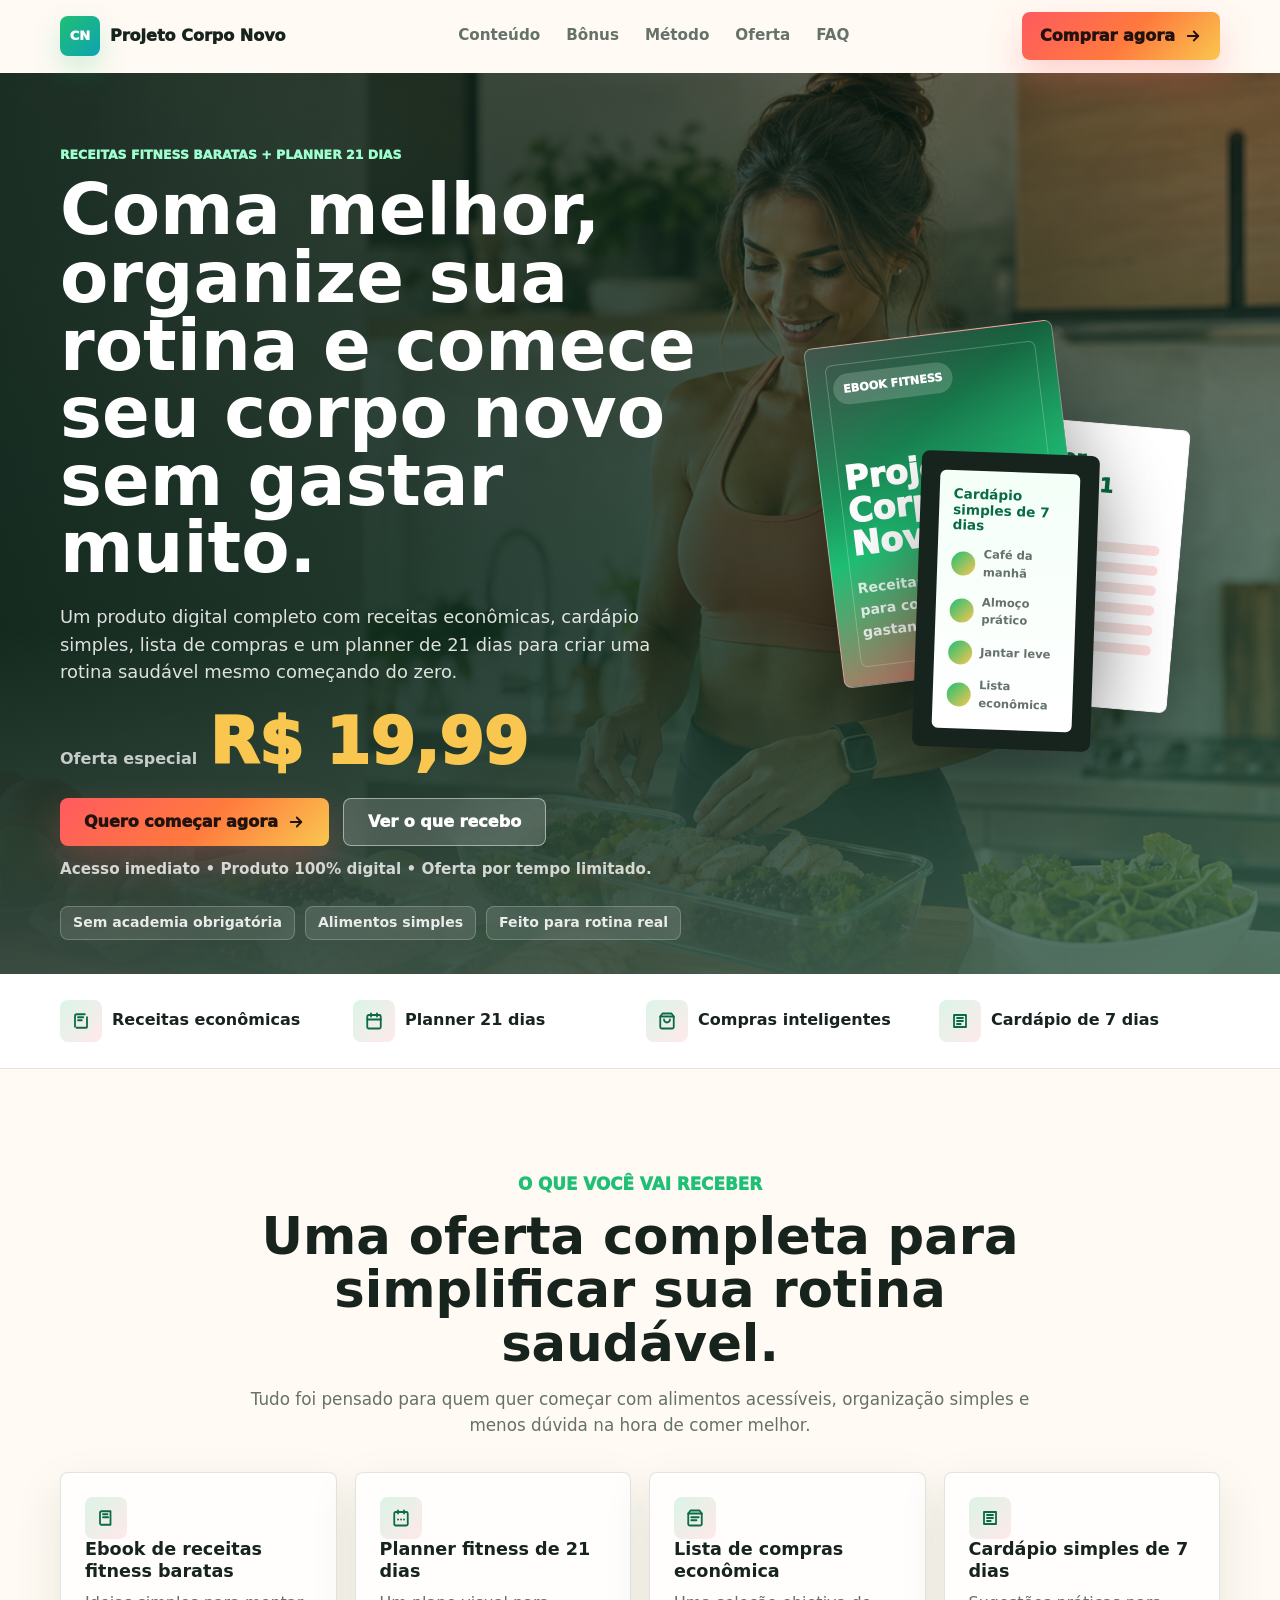
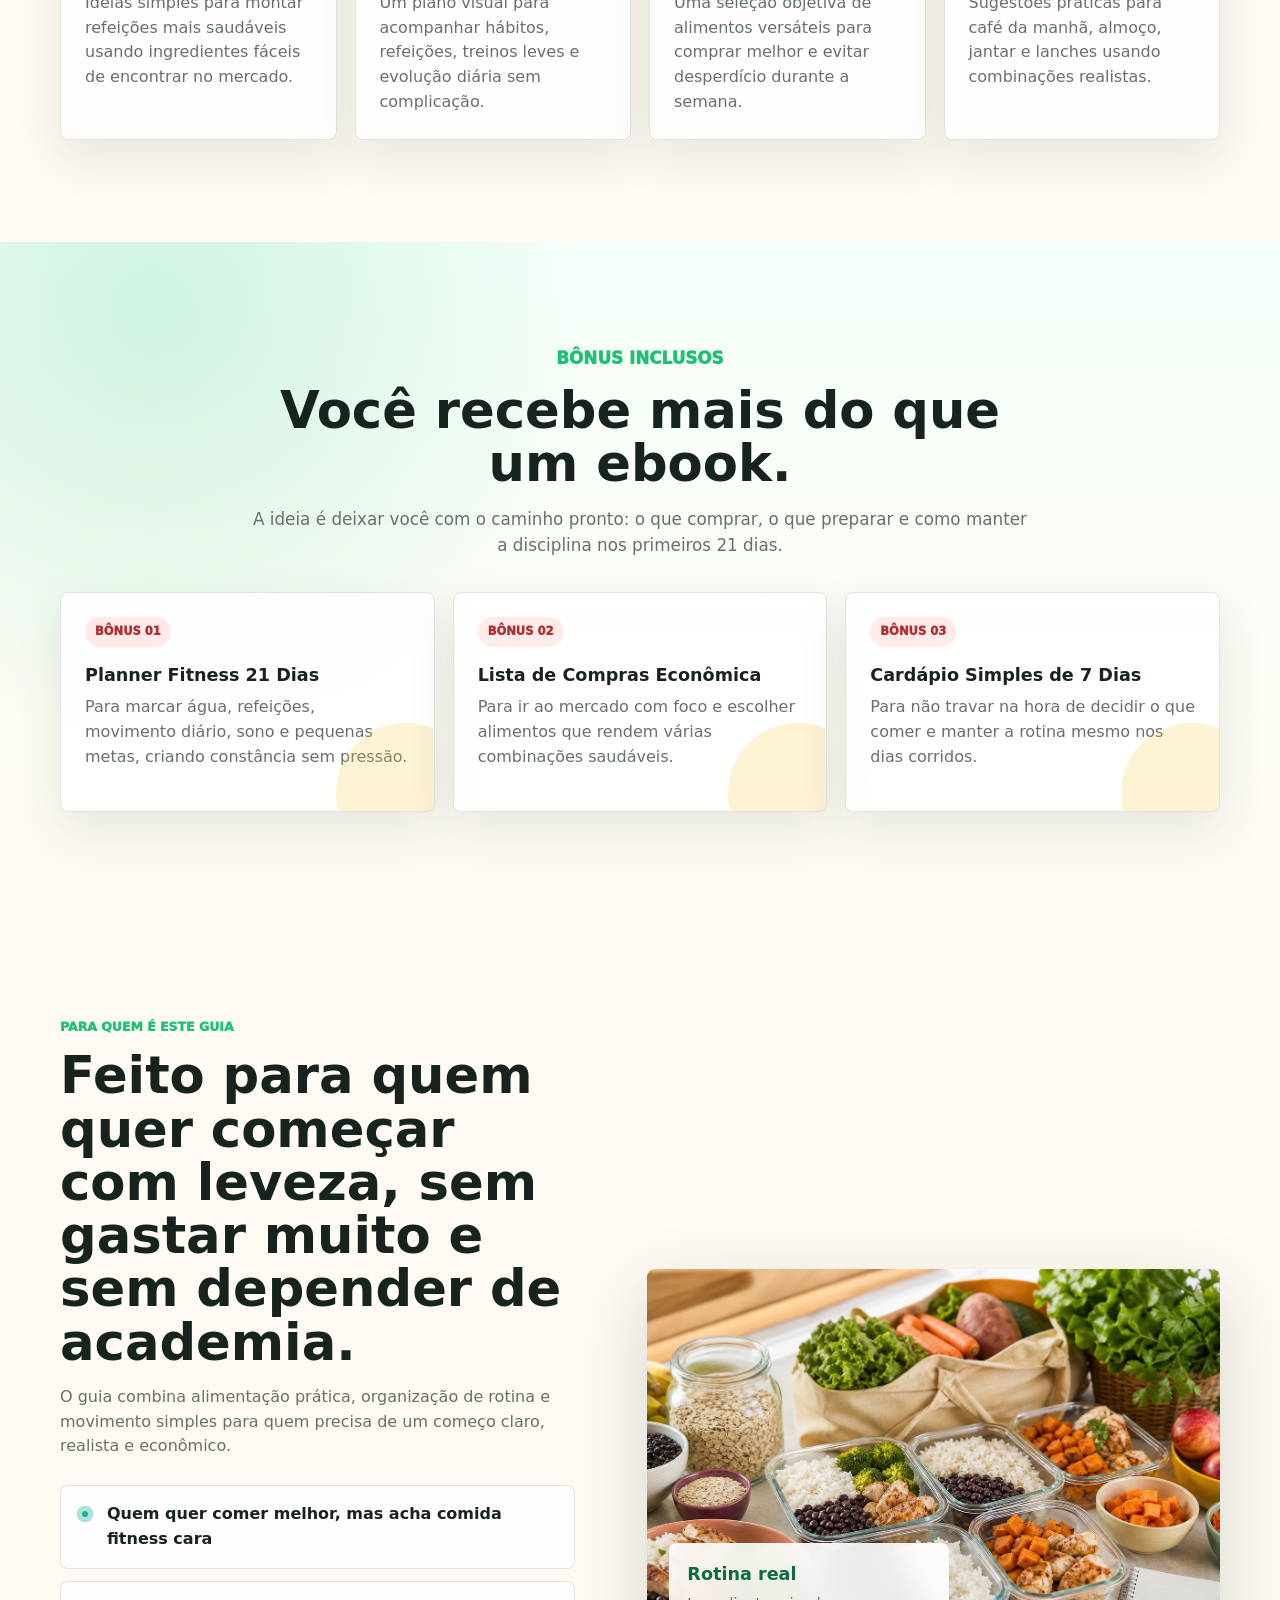
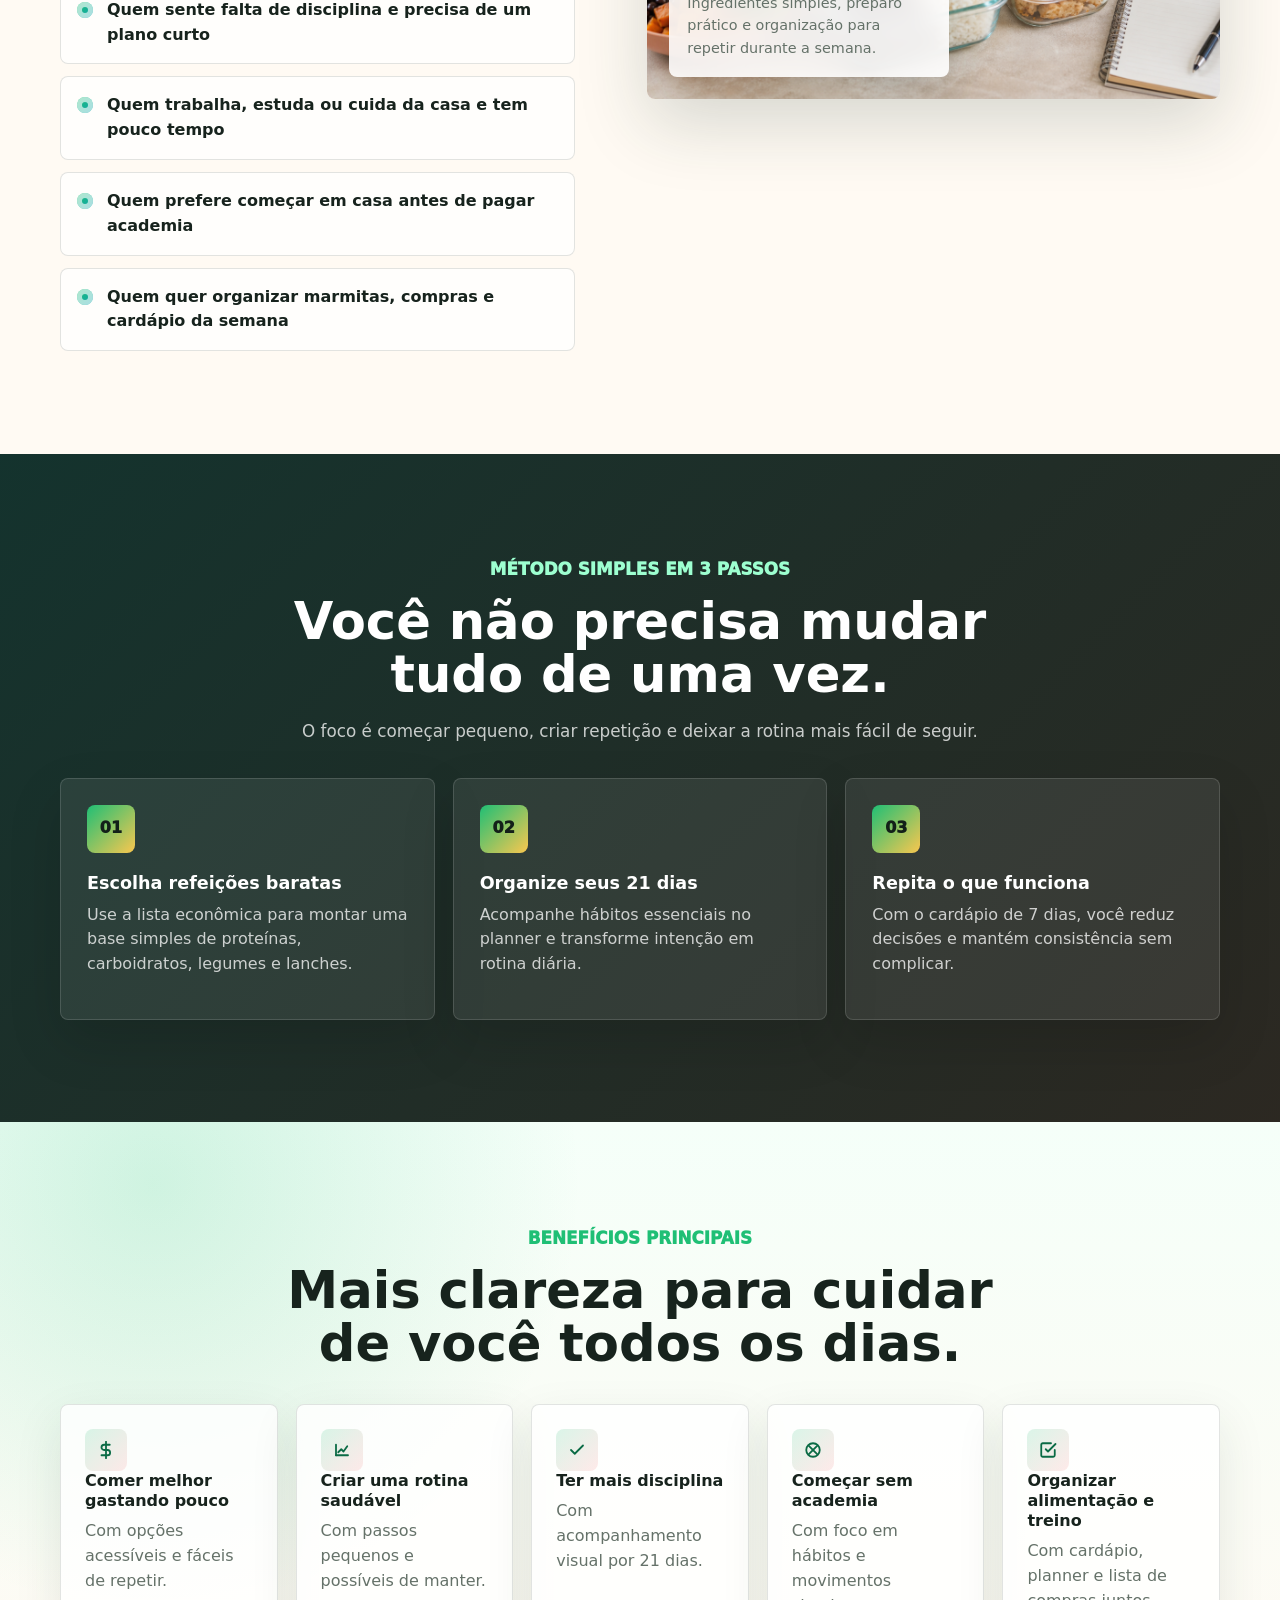
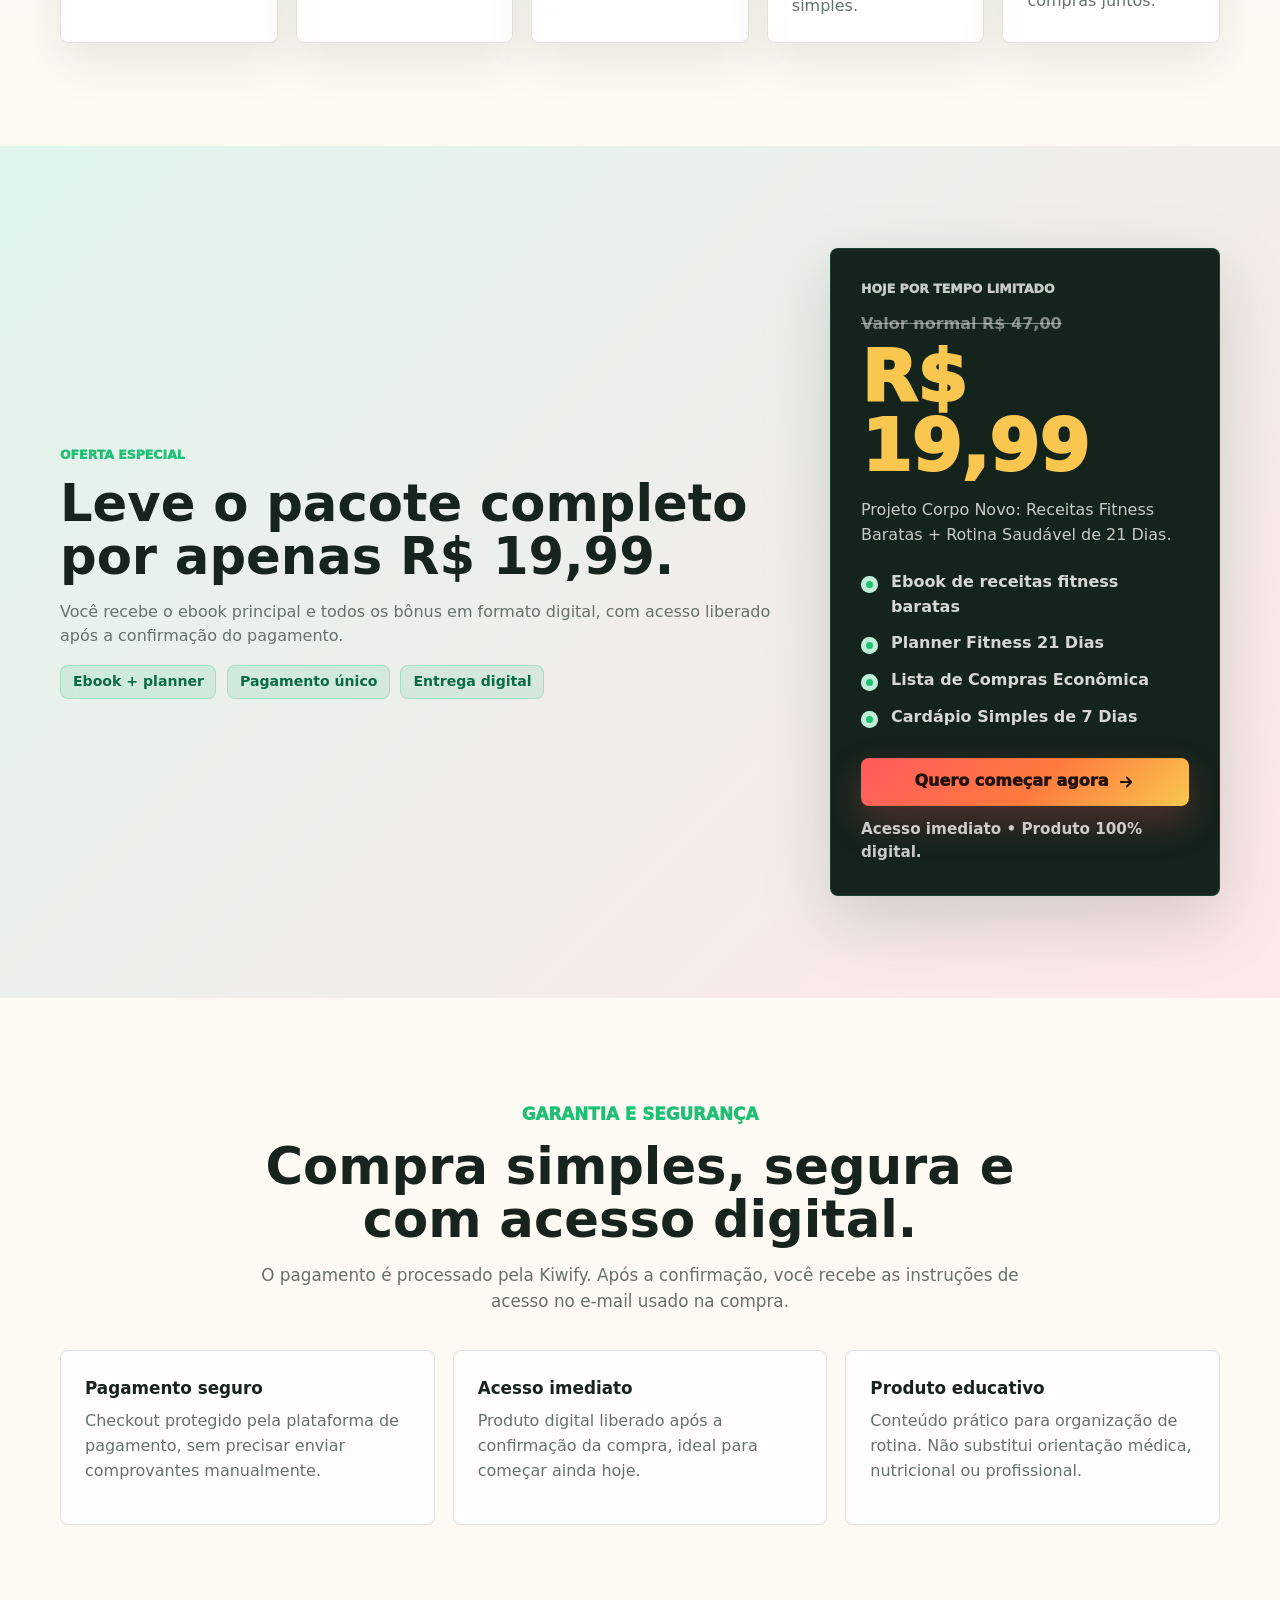
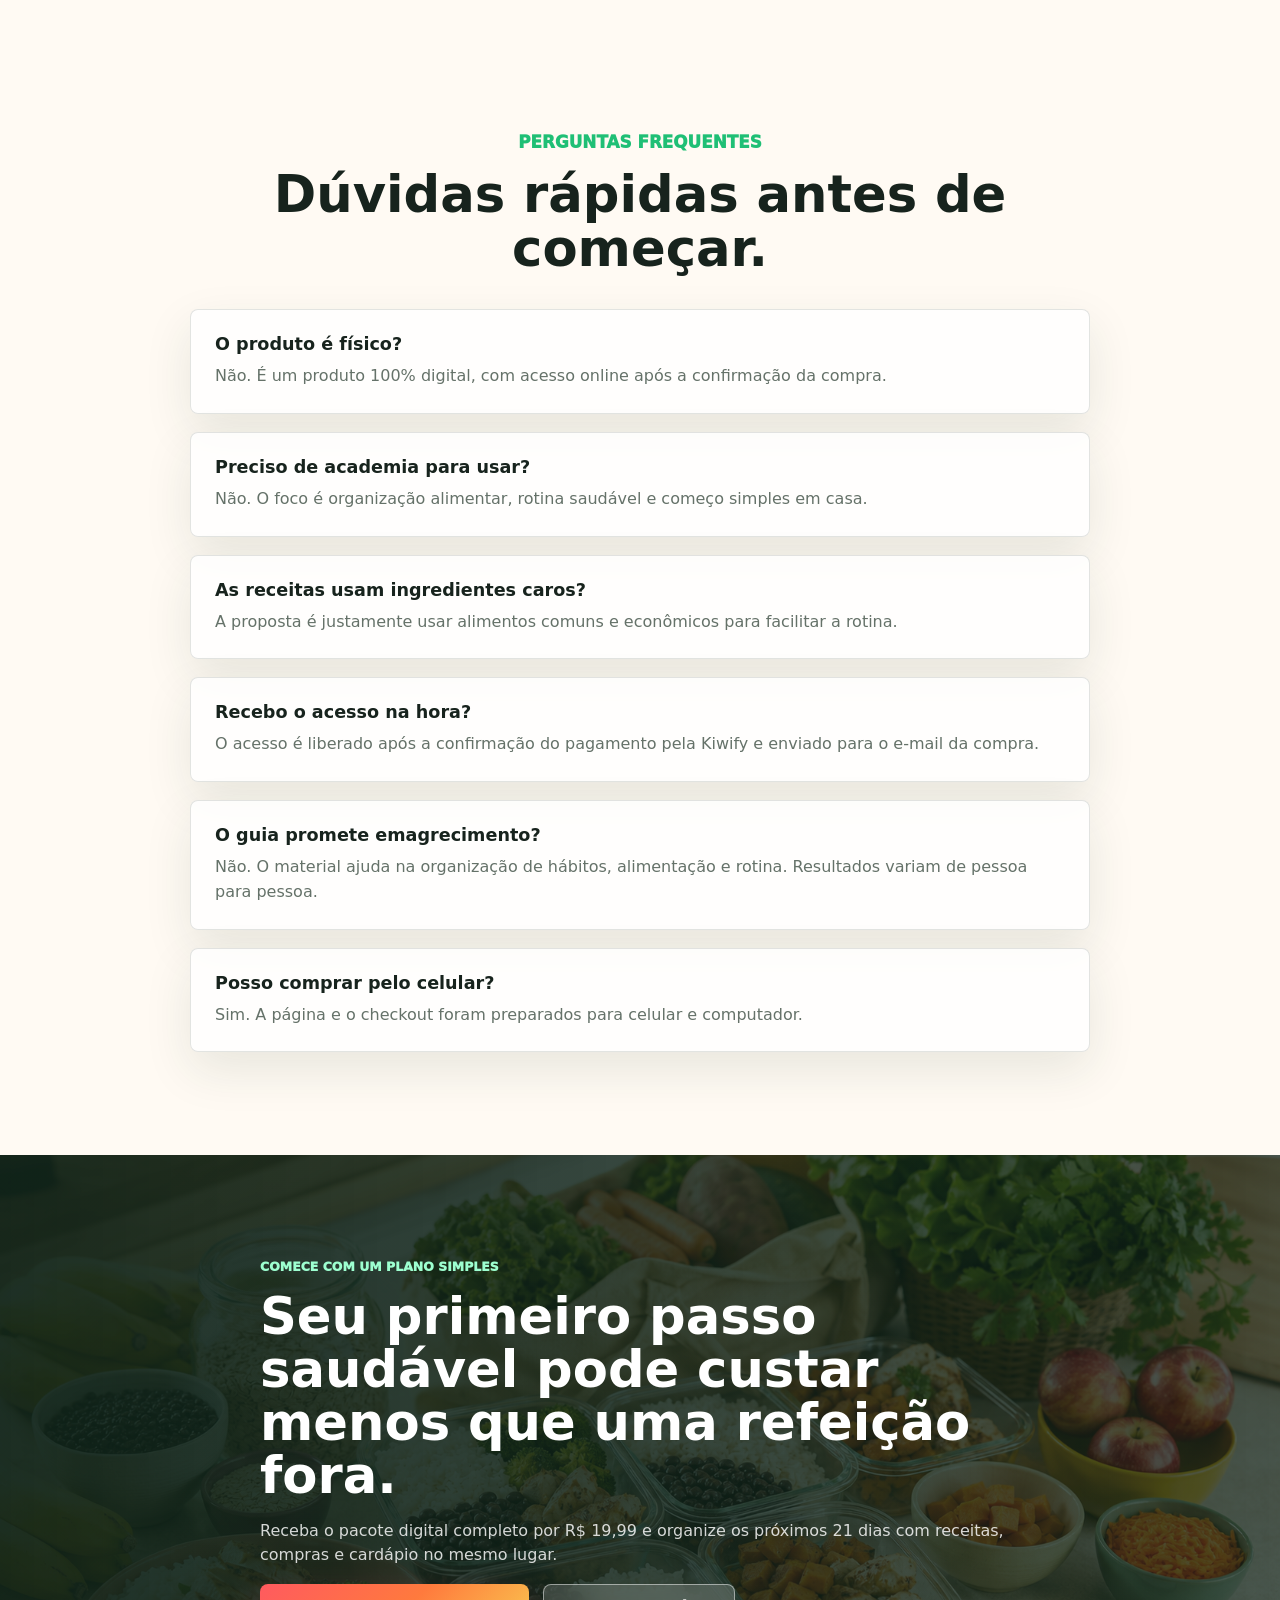
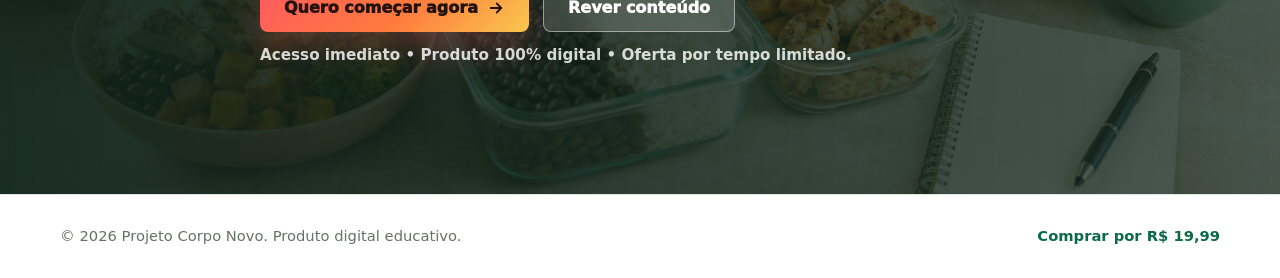
==== index.html @ d10a330c "Add files via upload" ====
<!DOCTYPE html>
<html lang="pt-BR">
<head>
  <meta charset="UTF-8">
  <meta name="viewport" content="width=device-width, initial-scale=1.0">
  <meta name="description" content="Projeto Corpo Novo: ebook de receitas fitness baratas com planner fitness de 21 dias, lista de compras econômica e cardápio simples por R$ 19,99.">
  <meta property="og:title" content="Projeto Corpo Novo | Receitas Fitness Baratas">
  <meta property="og:description" content="Coma melhor, organize sua rotina e comece uma vida mais saudável gastando pouco. Produto 100% digital por R$ 19,99.">
  <meta property="og:type" content="website">
  <meta property="og:image" content="assets/images/projeto-corpo-novo-hero.png">
  <title>Projeto Corpo Novo | Receitas Fitness Baratas + Planner 21 Dias</title>
  <script>document.documentElement.classList.add("js");</script>
  <style>
    :root {
      --cream: #fffaf3;
      --mint: #e8fff3;
      --green: #1fbf75;
      --green-dark: #0a6b45;
      --teal: #0fa3b1;
      --coral: #ff5a5f;
      --yellow: #f9c74f;
      --ink: #17231d;
      --muted: #657269;
      --white: #ffffff;
      --line: rgba(23, 35, 29, 0.12);
      --shadow: 0 24px 70px rgba(25, 55, 42, 0.18);
      --radius: 8px;
    }

    * {
      box-sizing: border-box;
    }

    html {
      scroll-behavior: smooth;
    }

    body {
      margin: 0;
      background: var(--cream);
      color: var(--ink);
      font-family: Inter, ui-sans-serif, system-ui, -apple-system, BlinkMacSystemFont, "Segoe UI", Arial, sans-serif;
      line-height: 1.55;
      overflow-x: hidden;
    }

    a {
      color: inherit;
    }

    img,
    svg {
      display: block;
    }

    .wrap {
      width: min(1160px, calc(100% - 40px));
      margin: 0 auto;
    }

    .site-header {
      position: sticky;
      top: 0;
      z-index: 50;
      border-bottom: 1px solid rgba(255, 255, 255, 0.26);
      background: rgba(255, 250, 243, 0.84);
      backdrop-filter: blur(18px);
    }

    .nav {
      min-height: 72px;
      display: flex;
      align-items: center;
      justify-content: space-between;
      gap: 20px;
    }

    .brand {
      display: inline-flex;
      align-items: center;
      gap: 10px;
      color: var(--ink);
      font-weight: 950;
      text-decoration: none;
      white-space: nowrap;
    }

    .brand-mark {
      width: 40px;
      height: 40px;
      display: inline-grid;
      place-items: center;
      border-radius: var(--radius);
      background: linear-gradient(135deg, var(--green), var(--teal));
      color: var(--white);
      font-size: 0.82rem;
      font-weight: 950;
      box-shadow: 0 12px 28px rgba(31, 191, 117, 0.22);
    }

    .nav-links {
      display: flex;
      align-items: center;
      gap: 26px;
      color: var(--muted);
      font-size: 0.95rem;
      font-weight: 800;
    }

    .nav-links a {
      text-decoration: none;
    }

    .nav-links a:hover {
      color: var(--green-dark);
    }

    .nav-cta,
    .btn-primary,
    .btn-secondary {
      min-height: 48px;
      display: inline-flex;
      align-items: center;
      justify-content: center;
      gap: 9px;
      border-radius: var(--radius);
      font-weight: 950;
      text-decoration: none;
      transition: transform 180ms ease, box-shadow 180ms ease, background 180ms ease;
    }

    .nav-cta,
    .btn-primary {
      background: linear-gradient(135deg, var(--coral), #ff7a3d 54%, var(--yellow));
      color: #23130e;
      box-shadow: 0 16px 36px rgba(255, 90, 95, 0.26);
    }

    .nav-cta {
      padding: 0 18px;
    }

    .btn-primary,
    .btn-secondary {
      padding: 0 24px;
    }

    .btn-secondary {
      border: 1px solid rgba(255, 255, 255, 0.48);
      background: rgba(255, 255, 255, 0.16);
      color: var(--white);
      backdrop-filter: blur(14px);
    }

    .nav-cta:hover,
    .btn-primary:hover,
    .btn-secondary:hover {
      transform: translateY(-2px);
      box-shadow: 0 20px 42px rgba(255, 90, 95, 0.3);
    }

    .icon-svg {
      width: 18px;
      height: 18px;
      flex: 0 0 auto;
      stroke: currentColor;
      stroke-width: 2.4;
      stroke-linecap: round;
      stroke-linejoin: round;
      fill: none;
    }

    .hero {
      position: relative;
      isolation: isolate;
      min-height: auto;
      display: grid;
      align-items: center;
      padding: clamp(48px, 6vw, 72px) 0 34px;
      overflow: hidden;
      background: #14221a;
    }

    .hero-bg {
      position: absolute;
      inset: 0;
      z-index: -3;
      width: 100%;
      height: 100%;
      object-fit: cover;
      object-position: center right;
      transform: scale(1.02);
    }

    .hero::before {
      content: "";
      position: absolute;
      inset: 0;
      z-index: -2;
      background:
        linear-gradient(90deg, rgba(9, 30, 20, 0.9) 0%, rgba(9, 30, 20, 0.72) 44%, rgba(9, 30, 20, 0.28) 100%),
        linear-gradient(180deg, rgba(12, 84, 55, 0.08), rgba(12, 84, 55, 0.7));
    }

    .hero::after {
      content: "";
      position: absolute;
      left: 0;
      right: 0;
      bottom: 0;
      z-index: -1;
      height: 38%;
      background: linear-gradient(180deg, transparent, rgba(255, 250, 243, 0.18));
      pointer-events: none;
    }

    .hero-content {
      display: grid;
      grid-template-columns: minmax(0, 0.98fr) minmax(300px, 0.68fr);
      gap: clamp(28px, 5vw, 64px);
      align-items: center;
    }

    .hero-copy {
      max-width: 720px;
      color: var(--white);
    }

    .eyebrow {
      margin: 0 0 13px;
      color: var(--green);
      font-size: 0.78rem;
      font-weight: 950;
      letter-spacing: 0;
      text-transform: uppercase;
    }

    .hero .eyebrow {
      color: #9dffd0;
    }

    h1,
    h2,
    h3,
    p {
      margin-top: 0;
    }

    h1 {
      max-width: 780px;
      margin-bottom: 20px;
      font-size: clamp(2.55rem, 5.5vw, 4.7rem);
      line-height: 0.96;
      letter-spacing: 0;
      overflow-wrap: break-word;
    }

    h2 {
      margin-bottom: 16px;
      font-size: clamp(2rem, 4vw, 3.35rem);
      line-height: 1.04;
      letter-spacing: 0;
      overflow-wrap: break-word;
    }

    h3 {
      margin-bottom: 8px;
      font-size: 1.1rem;
      line-height: 1.25;
    }

    p {
      color: var(--muted);
      overflow-wrap: break-word;
    }

    .hero-subtitle {
      max-width: 640px;
      margin-bottom: 24px;
      color: rgba(255, 255, 255, 0.86);
      font-size: 1.12rem;
    }

    .hero-price {
      display: flex;
      flex-wrap: wrap;
      align-items: baseline;
      gap: 12px;
      margin: 0 0 24px;
    }

    .hero-price span {
      color: rgba(255, 255, 255, 0.74);
      font-weight: 850;
    }

    .hero-price strong {
      color: var(--yellow);
      font-size: clamp(2.4rem, 5vw, 4rem);
      line-height: 1;
      font-weight: 950;
    }

    .hero-actions {
      display: flex;
      flex-wrap: wrap;
      gap: 14px;
      align-items: center;
      margin-bottom: 12px;
    }

    .cta-note {
      margin: 0 0 24px;
      color: rgba(255, 255, 255, 0.78);
      font-size: 0.95rem;
      font-weight: 750;
    }

    .hero-proof {
      display: flex;
      flex-wrap: wrap;
      gap: 10px;
    }

    .hero-proof span {
      display: inline-flex;
      align-items: center;
      min-height: 34px;
      padding: 0 12px;
      border: 1px solid rgba(255, 255, 255, 0.22);
      border-radius: var(--radius);
      background: rgba(255, 255, 255, 0.11);
      color: rgba(255, 255, 255, 0.88);
      font-size: 0.88rem;
      font-weight: 850;
      backdrop-filter: blur(10px);
    }

    .product-stage {
      position: relative;
      min-height: 470px;
      display: grid;
      place-items: center;
    }

    .mockup-stack {
      position: relative;
      width: min(390px, 100%);
      min-height: 430px;
    }

    .ebook-cover,
    .planner-cover,
    .phone-mockup {
      position: absolute;
      border-radius: var(--radius);
      box-shadow: 0 28px 80px rgba(0, 0, 0, 0.32);
    }

    .ebook-cover {
      left: 22px;
      top: 6px;
      z-index: 3;
      width: 250px;
      min-height: 342px;
      padding: 28px 24px;
      border: 1px solid rgba(255, 255, 255, 0.36);
      background:
        linear-gradient(145deg, rgba(255, 255, 255, 0.22), transparent 32%),
        linear-gradient(160deg, #11251b 0%, #1fbf75 52%, #ff5a5f 100%);
      color: var(--white);
      transform: rotate(-7deg);
    }

    .ebook-cover::after {
      content: "";
      position: absolute;
      inset: 18px;
      border: 1px solid rgba(255, 255, 255, 0.24);
      border-radius: 7px;
      pointer-events: none;
    }

    .mock-label {
      display: inline-flex;
      margin-bottom: 58px;
      padding: 7px 10px;
      border-radius: 999px;
      background: rgba(255, 255, 255, 0.18);
      color: var(--white);
      font-size: 0.7rem;
      font-weight: 950;
      text-transform: uppercase;
    }

    .ebook-title {
      position: relative;
      z-index: 1;
      max-width: 170px;
      font-size: 2.08rem;
      font-weight: 950;
      line-height: 0.98;
    }

    .ebook-sub {
      position: relative;
      z-index: 1;
      margin: 18px 0 0;
      color: rgba(255, 255, 255, 0.84);
      font-size: 0.88rem;
      font-weight: 750;
    }

    .planner-cover {
      right: 12px;
      top: 94px;
      z-index: 2;
      width: 210px;
      min-height: 284px;
      padding: 24px 20px;
      border: 1px solid rgba(23, 35, 29, 0.08);
      background: var(--white);
      color: var(--ink);
      transform: rotate(5deg);
    }

    .planner-cover h3 {
      margin: 0 0 18px;
      color: var(--green-dark);
      font-size: 1.25rem;
      font-weight: 950;
    }

    .planner-lines {
      display: grid;
      gap: 10px;
    }

    .planner-lines span {
      height: 10px;
      border-radius: 999px;
      background: linear-gradient(90deg, rgba(31, 191, 117, 0.22), rgba(255, 90, 95, 0.2));
    }

    .phone-mockup {
      left: 116px;
      bottom: 8px;
      z-index: 4;
      width: 178px;
      min-height: 244px;
      padding: 13px;
      border: 6px solid #17231d;
      background: #17231d;
      transform: rotate(2deg);
    }

    .phone-screen {
      min-height: 206px;
      padding: 16px 14px;
      border-radius: 6px;
      background: linear-gradient(180deg, #f4fff8, #ffffff);
    }

    .phone-screen strong {
      display: block;
      color: var(--green-dark);
      font-size: 0.85rem;
      line-height: 1.15;
    }

    .phone-row {
      display: flex;
      align-items: center;
      gap: 8px;
      margin-top: 12px;
      color: var(--muted);
      font-size: 0.72rem;
      font-weight: 800;
    }

    .phone-dot {
      width: 24px;
      height: 24px;
      border-radius: 999px;
      background: linear-gradient(135deg, var(--green), var(--yellow));
      flex: 0 0 auto;
    }

    section {
      padding: clamp(66px, 8vw, 104px) 0;
    }

    .intro-strip {
      padding: 18px 0;
      background: var(--white);
      border-bottom: 1px solid var(--line);
    }

    .strip-grid {
      display: grid;
      grid-template-columns: repeat(4, minmax(0, 1fr));
      gap: 12px;
    }

    .strip-item {
      min-height: 58px;
      display: flex;
      align-items: center;
      gap: 10px;
      color: var(--ink);
      font-weight: 900;
    }

    .strip-icon,
    .card-icon {
      width: 42px;
      height: 42px;
      display: grid;
      place-items: center;
      border-radius: var(--radius);
      background: linear-gradient(135deg, rgba(31, 191, 117, 0.16), rgba(255, 90, 95, 0.13));
      color: var(--green-dark);
      flex: 0 0 auto;
    }

    .section-head {
      max-width: 780px;
      margin-bottom: 34px;
    }

    .center {
      margin-left: auto;
      margin-right: auto;
      text-align: center;
    }

    .section-head p {
      font-size: 1.05rem;
    }

    .receive-grid,
    .bonus-grid,
    .benefit-grid,
    .faq-grid {
      display: grid;
      gap: 18px;
    }

    .receive-grid {
      grid-template-columns: repeat(4, minmax(0, 1fr));
    }

    .bonus-grid,
    .benefit-grid {
      grid-template-columns: repeat(3, minmax(0, 1fr));
    }

    .card,
    .bonus-card,
    .benefit-card,
    .faq-item {
      border: 1px solid var(--line);
      border-radius: var(--radius);
      background: rgba(255, 255, 255, 0.82);
      box-shadow: 0 18px 48px rgba(25, 55, 42, 0.1);
    }

    .card,
    .bonus-card,
    .benefit-card {
      padding: 24px;
    }

    .card {
      min-height: 248px;
    }

    .card p,
    .bonus-card p,
    .benefit-card p,
    .faq-item p {
      margin-bottom: 0;
    }

    .section-tint {
      background:
        radial-gradient(circle at 12% 10%, rgba(31, 191, 117, 0.18), transparent 34%),
        linear-gradient(180deg, #f5fff9 0%, #fffaf3 100%);
    }

    .bonus-card {
      position: relative;
      min-height: 220px;
      overflow: hidden;
    }

    .bonus-card::after {
      content: "";
      position: absolute;
      right: -42px;
      bottom: -52px;
      width: 140px;
      height: 140px;
      border-radius: 999px;
      background: rgba(249, 199, 79, 0.24);
      pointer-events: none;
    }

    .bonus-tag {
      display: inline-flex;
      margin-bottom: 18px;
      padding: 6px 10px;
      border-radius: 999px;
      background: rgba(255, 90, 95, 0.12);
      color: #ad3135;
      font-size: 0.72rem;
      font-weight: 950;
      text-transform: uppercase;
    }

    .image-split {
      display: grid;
      grid-template-columns: minmax(0, 0.9fr) minmax(320px, 1fr);
      gap: clamp(30px, 6vw, 72px);
      align-items: center;
    }

    .image-panel {
      position: relative;
      min-height: 430px;
      overflow: hidden;
      border-radius: var(--radius);
      box-shadow: var(--shadow);
    }

    .image-panel img {
      width: 100%;
      height: 100%;
      min-height: 430px;
      object-fit: cover;
    }

    .floating-note {
      position: absolute;
      left: 22px;
      bottom: 22px;
      width: min(280px, calc(100% - 44px));
      padding: 18px;
      border-radius: var(--radius);
      background: rgba(255, 255, 255, 0.9);
      box-shadow: 0 18px 48px rgba(25, 55, 42, 0.16);
      backdrop-filter: blur(12px);
    }

    .floating-note strong {
      display: block;
      margin-bottom: 4px;
      color: var(--green-dark);
      font-size: 1.1rem;
    }

    .floating-note p {
      margin: 0;
      font-size: 0.9rem;
    }

    .audience-list {
      display: grid;
      gap: 12px;
      margin: 26px 0 0;
      padding: 0;
      list-style: none;
    }

    .audience-list li {
      position: relative;
      padding: 16px 16px 16px 46px;
      border: 1px solid var(--line);
      border-radius: var(--radius);
      background: rgba(255, 255, 255, 0.72);
      color: var(--ink);
      font-weight: 850;
    }

    .audience-list li::before {
      content: "";
      position: absolute;
      left: 16px;
      top: 20px;
      width: 16px;
      height: 16px;
      border-radius: 999px;
      background: linear-gradient(135deg, var(--green), var(--teal));
      box-shadow: inset 0 0 0 5px rgba(255, 255, 255, 0.64);
    }

    .method {
      background:
        linear-gradient(135deg, rgba(15, 163, 177, 0.12), rgba(255, 90, 95, 0.1)),
        #14231b;
      color: var(--white);
    }

    .method p {
      color: rgba(255, 255, 255, 0.76);
    }

    .method .eyebrow {
      color: #9dffd0;
    }

    .steps {
      display: grid;
      grid-template-columns: repeat(3, minmax(0, 1fr));
      gap: 18px;
    }

    .step {
      padding: 26px;
      border: 1px solid rgba(255, 255, 255, 0.14);
      border-radius: var(--radius);
      background: rgba(255, 255, 255, 0.08);
      box-shadow: 0 22px 54px rgba(0, 0, 0, 0.14);
    }

    .step-num {
      width: 48px;
      height: 48px;
      display: grid;
      place-items: center;
      margin-bottom: 20px;
      border-radius: var(--radius);
      background: linear-gradient(135deg, var(--green), var(--yellow));
      color: #132019;
      font-weight: 950;
    }

    .step h3,
    .method h2 {
      color: var(--white);
    }

    .benefit-card {
      min-height: 190px;
    }

    .benefit-grid {
      grid-template-columns: repeat(5, minmax(0, 1fr));
    }

    .benefit-card h3 {
      font-size: 1rem;
    }

    .offer {
      position: relative;
      overflow: hidden;
      background:
        linear-gradient(135deg, rgba(31, 191, 117, 0.14), rgba(255, 90, 95, 0.14)),
        var(--white);
    }

    .offer-grid {
      display: grid;
      grid-template-columns: minmax(0, 1fr) minmax(320px, 390px);
      gap: clamp(28px, 5vw, 58px);
      align-items: center;
    }

    .offer-copy {
      max-width: 720px;
    }

    .price-box {
      padding: 30px;
      border: 1px solid rgba(31, 191, 117, 0.2);
      border-radius: var(--radius);
      background: #14231b;
      color: var(--white);
      box-shadow: var(--shadow);
    }

    .price-box p {
      color: rgba(255, 255, 255, 0.76);
    }

    .old-price {
      display: inline-block;
      margin-bottom: 7px;
      color: rgba(255, 255, 255, 0.48);
      font-weight: 900;
      text-decoration: line-through;
    }

    .price {
      margin-bottom: 18px;
      color: var(--yellow);
      font-size: clamp(3rem, 6vw, 4.5rem);
      line-height: 0.95;
      font-weight: 950;
    }

    .check-list {
      display: grid;
      gap: 12px;
      margin: 22px 0;
      padding: 0;
      list-style: none;
    }

    .check-list li {
      position: relative;
      padding-left: 30px;
      color: rgba(255, 255, 255, 0.82);
      font-weight: 760;
    }

    .check-list li::before {
      content: "";
      position: absolute;
      left: 0;
      top: 6px;
      width: 17px;
      height: 17px;
      border-radius: 999px;
      background: var(--green);
      box-shadow: inset 0 0 0 5px rgba(255, 255, 255, 0.72);
    }

    .price-box .btn-primary {
      width: 100%;
      margin-top: 6px;
    }

    .safe-row {
      display: grid;
      grid-template-columns: repeat(3, minmax(0, 1fr));
      gap: 18px;
      margin-top: 36px;
    }

    .safe-item {
      min-height: 168px;
      padding: 24px;
      border: 1px solid var(--line);
      border-radius: var(--radius);
      background: rgba(255, 255, 255, 0.78);
    }

    .safe-item strong {
      display: block;
      margin-bottom: 8px;
      font-size: 1.05rem;
    }

    .faq {
      background: var(--cream);
    }

    .faq-grid {
      max-width: 900px;
      margin: 0 auto;
    }

    .faq-item {
      padding: 24px;
    }

    .final-cta {
      position: relative;
      color: var(--white);
      background:
        linear-gradient(90deg, rgba(15, 35, 25, 0.94), rgba(15, 35, 25, 0.72)),
        url("assets/images/projeto-corpo-novo-mealprep.png") center/cover;
    }

    .final-cta p {
      color: rgba(255, 255, 255, 0.82);
    }

    .final-cta .eyebrow {
      color: #9dffd0;
    }

    .final-box {
      max-width: 760px;
    }

    .footer {
      padding: 30px 0;
      border-top: 1px solid var(--line);
      background: var(--white);
      color: var(--muted);
      font-size: 0.92rem;
    }

    .footer .wrap {
      display: flex;
      justify-content: space-between;
      gap: 18px;
      align-items: center;
    }

    .footer a {
      color: var(--green-dark);
      font-weight: 900;
      text-decoration: none;
    }

    .reveal {
      opacity: 1;
      transform: none;
    }

    .js .reveal {
      opacity: 0;
      transform: translateY(18px);
      transition: opacity 560ms ease, transform 560ms ease;
    }

    .js .reveal.is-visible {
      opacity: 1;
      transform: translateY(0);
    }

    @media (prefers-reduced-motion: reduce) {
      html {
        scroll-behavior: auto;
      }

      .nav-cta,
      .btn-primary,
      .btn-secondary,
      .js .reveal {
        transition: none;
      }
    }

    @media (max-width: 1040px) {
      .nav-links {
        display: none;
      }

      .hero-content,
      .image-split,
      .offer-grid {
        grid-template-columns: 1fr;
      }

      .hero {
        min-height: auto;
      }

      .product-stage {
        min-height: 430px;
        place-items: start center;
      }

      .receive-grid,
      .benefit-grid {
        grid-template-columns: repeat(2, minmax(0, 1fr));
      }
    }

    @media (max-width: 760px) {
      .wrap {
        width: calc(100vw - 32px);
      }

      .nav {
        min-height: 64px;
      }

      .brand span:last-child {
        max-width: 132px;
        overflow: hidden;
        text-overflow: ellipsis;
      }

      .nav-cta {
        min-height: 42px;
        padding: 0 13px;
        font-size: 0.9rem;
      }

      .hero {
        padding: 34px 0 18px;
      }

      .hero::before {
        background:
          linear-gradient(180deg, rgba(9, 30, 20, 0.92) 0%, rgba(9, 30, 20, 0.78) 60%, rgba(9, 30, 20, 0.44) 100%),
          linear-gradient(180deg, rgba(12, 84, 55, 0.12), rgba(12, 84, 55, 0.68));
      }

      .hero-bg {
        object-position: 68% center;
      }

      h1 {
        font-size: clamp(2rem, 10vw, 2.55rem);
        line-height: 1;
      }

      h2 {
        font-size: clamp(1.85rem, 9vw, 2.45rem);
      }

      .hero-subtitle {
        font-size: 0.98rem;
      }

      .hero .hero-proof {
        display: none;
      }

      .hero-actions,
      .btn-primary,
      .btn-secondary {
        width: 100%;
      }

      .hero-actions {
        display: grid;
      }

      .product-stage {
        display: none;
        min-height: 0;
      }

      .mockup-stack {
        width: min(328px, 100%);
        min-height: 340px;
      }

      .ebook-cover {
        left: 5px;
        top: 14px;
        width: 196px;
        min-height: 276px;
        padding: 22px 18px;
      }

      .mock-label {
        margin-bottom: 42px;
        font-size: 0.62rem;
      }

      .ebook-title {
        font-size: 1.58rem;
      }

      .planner-cover {
        right: 0;
        top: 92px;
        width: 164px;
        min-height: 224px;
        padding: 19px 16px;
      }

      .phone-mockup {
        left: 90px;
        width: 142px;
        min-height: 198px;
        padding: 10px;
      }

      .phone-screen {
        min-height: 166px;
      }

      .strip-grid,
      .receive-grid,
      .bonus-grid,
      .benefit-grid,
      .steps,
      .safe-row {
        grid-template-columns: 1fr;
      }

      .strip-item {
        min-height: 48px;
      }

      section {
        padding: 58px 0;
      }

      .image-panel,
      .image-panel img {
        min-height: 330px;
      }

      .floating-note {
        left: 14px;
        bottom: 14px;
        width: calc(100% - 28px);
      }

      .price-box,
      .card,
      .bonus-card,
      .benefit-card,
      .safe-item,
      .faq-item {
        padding: 22px;
      }

      .footer .wrap {
        flex-direction: column;
        align-items: flex-start;
      }
    }
  </style>
</head>
<body>
  <header class="site-header">
    <div class="wrap nav">
      <a class="brand" href="#topo" aria-label="Projeto Corpo Novo">
        <span class="brand-mark">CN</span>
        <span>Projeto Corpo Novo</span>
      </a>
      <nav class="nav-links" aria-label="Navegação principal">
        <a href="#receber">Conteúdo</a>
        <a href="#bonus">Bônus</a>
        <a href="#metodo">Método</a>
        <a href="#oferta">Oferta</a>
        <a href="#faq">FAQ</a>
      </nav>
      <a class="nav-cta js-checkout-link" href="https://pay.kiwify.com.br/RQPyQaS">
        Comprar agora
        <svg class="icon-svg" viewBox="0 0 24 24" aria-hidden="true"><path d="M5 12h14"></path><path d="m13 6 6 6-6 6"></path></svg>
      </a>
    </div>
  </header>

  <main id="topo">
    <section class="hero" aria-label="Oferta principal">
      <img class="hero-bg" src="assets/images/projeto-corpo-novo-hero.png" alt="Mulher preparando marmitas saudáveis em uma cozinha moderna">
      <div class="wrap hero-content">
        <div class="hero-copy reveal">
          <p class="eyebrow">Receitas fitness baratas + planner 21 dias</p>
          <h1>Coma melhor, organize sua rotina e comece seu corpo novo sem gastar muito.</h1>
          <p class="hero-subtitle">Um produto digital completo com receitas econômicas, cardápio simples, lista de compras e um planner de 21 dias para criar uma rotina saudável mesmo começando do zero.</p>
          <div class="hero-price" aria-label="Preço da oferta">
            <span>Oferta especial</span>
            <strong>R$ 19,99</strong>
          </div>
          <div class="hero-actions">
            <a class="btn-primary js-checkout-link" href="https://pay.kiwify.com.br/RQPyQaS">
              Quero começar agora
              <svg class="icon-svg" viewBox="0 0 24 24" aria-hidden="true"><path d="M5 12h14"></path><path d="m13 6 6 6-6 6"></path></svg>
            </a>
            <a class="btn-secondary" href="#receber">Ver o que recebo</a>
          </div>
          <p class="cta-note">Acesso imediato &bull; Produto 100% digital &bull; Oferta por tempo limitado.</p>
          <div class="hero-proof" aria-label="Destaques do produto">
            <span>Sem academia obrigatória</span>
            <span>Alimentos simples</span>
            <span>Feito para rotina real</span>
          </div>
        </div>

        <div class="product-stage reveal" aria-label="Mockups do produto">
          <div class="mockup-stack">
            <div class="ebook-cover">
              <span class="mock-label">Ebook fitness</span>
              <div class="ebook-title">Projeto Corpo Novo</div>
              <p class="ebook-sub">Receitas fitness baratas para comer melhor gastando pouco.</p>
            </div>
            <div class="planner-cover">
              <h3>Planner Fitness 21 Dias</h3>
              <div class="planner-lines" aria-hidden="true">
                <span></span>
                <span></span>
                <span></span>
                <span></span>
                <span></span>
                <span></span>
              </div>
            </div>
            <div class="phone-mockup">
              <div class="phone-screen">
                <strong>Cardápio simples de 7 dias</strong>
                <div class="phone-row"><span class="phone-dot"></span><span>Café da manhã</span></div>
                <div class="phone-row"><span class="phone-dot"></span><span>Almoço prático</span></div>
                <div class="phone-row"><span class="phone-dot"></span><span>Jantar leve</span></div>
                <div class="phone-row"><span class="phone-dot"></span><span>Lista econômica</span></div>
              </div>
            </div>
          </div>
        </div>
      </div>
    </section>

    <section class="intro-strip" aria-label="Resumo rápido">
      <div class="wrap strip-grid">
        <div class="strip-item"><span class="strip-icon"><svg class="icon-svg" viewBox="0 0 24 24" aria-hidden="true"><path d="M4 19.5V5a2 2 0 0 1 2-2h11"></path><path d="M8 7h7"></path><path d="M8 11h5"></path><path d="M6 21h13a1 1 0 0 0 1-1V7"></path></svg></span>Receitas econômicas</div>
        <div class="strip-item"><span class="strip-icon"><svg class="icon-svg" viewBox="0 0 24 24" aria-hidden="true"><path d="M8 2v4"></path><path d="M16 2v4"></path><rect x="3" y="4" width="18" height="18" rx="2"></rect><path d="M3 10h18"></path></svg></span>Planner 21 dias</div>
        <div class="strip-item"><span class="strip-icon"><svg class="icon-svg" viewBox="0 0 24 24" aria-hidden="true"><path d="M6 2 3 6v14a2 2 0 0 0 2 2h14a2 2 0 0 0 2-2V6l-3-4Z"></path><path d="M3 6h18"></path><path d="M16 10a4 4 0 0 1-8 0"></path></svg></span>Compras inteligentes</div>
        <div class="strip-item"><span class="strip-icon"><svg class="icon-svg" viewBox="0 0 24 24" aria-hidden="true"><path d="M4 4h16v16H4z"></path><path d="M8 8h8"></path><path d="M8 12h8"></path><path d="M8 16h5"></path></svg></span>Cardápio de 7 dias</div>
      </div>
    </section>

    <section id="receber">
      <div class="wrap">
        <div class="section-head center reveal">
          <p class="eyebrow">O que você vai receber</p>
          <h2>Uma oferta completa para simplificar sua rotina saudável.</h2>
          <p>Tudo foi pensado para quem quer começar com alimentos acessíveis, organização simples e menos dúvida na hora de comer melhor.</p>
        </div>
        <div class="receive-grid">
          <article class="card reveal">
            <span class="card-icon"><svg class="icon-svg" viewBox="0 0 24 24" aria-hidden="true"><path d="M4 19.5V5a2 2 0 0 1 2-2h12v18H6a2 2 0 0 1-2-1.5Z"></path><path d="M8 7h6"></path><path d="M8 11h7"></path></svg></span>
            <h3>Ebook de receitas fitness baratas</h3>
            <p>Ideias simples para montar refeições mais saudáveis usando ingredientes fáceis de encontrar no mercado.</p>
          </article>
          <article class="card reveal">
            <span class="card-icon"><svg class="icon-svg" viewBox="0 0 24 24" aria-hidden="true"><path d="M8 2v4"></path><path d="M16 2v4"></path><rect x="3" y="4" width="18" height="18" rx="2"></rect><path d="M8 14h.01"></path><path d="M12 14h.01"></path><path d="M16 14h.01"></path></svg></span>
            <h3>Planner fitness de 21 dias</h3>
            <p>Um plano visual para acompanhar hábitos, refeições, treinos leves e evolução diária sem complicação.</p>
          </article>
          <article class="card reveal">
            <span class="card-icon"><svg class="icon-svg" viewBox="0 0 24 24" aria-hidden="true"><path d="M6 2 3 6v14a2 2 0 0 0 2 2h14a2 2 0 0 0 2-2V6l-3-4Z"></path><path d="M3 6h18"></path><path d="M7 11h10"></path><path d="M7 15h7"></path></svg></span>
            <h3>Lista de compras econômica</h3>
            <p>Uma seleção objetiva de alimentos versáteis para comprar melhor e evitar desperdício durante a semana.</p>
          </article>
          <article class="card reveal">
            <span class="card-icon"><svg class="icon-svg" viewBox="0 0 24 24" aria-hidden="true"><path d="M4 4h16v16H4z"></path><path d="M8 8h8"></path><path d="M8 12h8"></path><path d="M8 16h5"></path></svg></span>
            <h3>Cardápio simples de 7 dias</h3>
            <p>Sugestões práticas para café da manhã, almoço, jantar e lanches usando combinações realistas.</p>
          </article>
        </div>
      </div>
    </section>

    <section id="bonus" class="section-tint">
      <div class="wrap">
        <div class="section-head center reveal">
          <p class="eyebrow">Bônus inclusos</p>
          <h2>Você recebe mais do que um ebook.</h2>
          <p>A ideia é deixar você com o caminho pronto: o que comprar, o que preparar e como manter a disciplina nos primeiros 21 dias.</p>
        </div>
        <div class="bonus-grid">
          <article class="bonus-card reveal">
            <span class="bonus-tag">Bônus 01</span>
            <h3>Planner Fitness 21 Dias</h3>
            <p>Para marcar água, refeições, movimento diário, sono e pequenas metas, criando constância sem pressão.</p>
          </article>
          <article class="bonus-card reveal">
            <span class="bonus-tag">Bônus 02</span>
            <h3>Lista de Compras Econômica</h3>
            <p>Para ir ao mercado com foco e escolher alimentos que rendem várias combinações saudáveis.</p>
          </article>
          <article class="bonus-card reveal">
            <span class="bonus-tag">Bônus 03</span>
            <h3>Cardápio Simples de 7 Dias</h3>
            <p>Para não travar na hora de decidir o que comer e manter a rotina mesmo nos dias corridos.</p>
          </article>
        </div>
      </div>
    </section>

    <section id="para-quem">
      <div class="wrap image-split">
        <div class="reveal">
          <p class="eyebrow">Para quem é este guia</p>
          <h2>Feito para quem quer começar com leveza, sem gastar muito e sem depender de academia.</h2>
          <p>O guia combina alimentação prática, organização de rotina e movimento simples para quem precisa de um começo claro, realista e econômico.</p>
          <ul class="audience-list">
            <li>Quem quer comer melhor, mas acha comida fitness cara</li>
            <li>Quem sente falta de disciplina e precisa de um plano curto</li>
            <li>Quem trabalha, estuda ou cuida da casa e tem pouco tempo</li>
            <li>Quem prefere começar em casa antes de pagar academia</li>
            <li>Quem quer organizar marmitas, compras e cardápio da semana</li>
          </ul>
        </div>
        <div class="image-panel reveal">
          <img src="assets/images/projeto-corpo-novo-mealprep.png" alt="Marmitas saudáveis e ingredientes econômicos organizados na cozinha">
          <div class="floating-note">
            <strong>Rotina real</strong>
            <p>Ingredientes simples, preparo prático e organização para repetir durante a semana.</p>
          </div>
        </div>
      </div>
    </section>

    <section id="metodo" class="method">
      <div class="wrap">
        <div class="section-head center reveal">
          <p class="eyebrow">Método simples em 3 passos</p>
          <h2>Você não precisa mudar tudo de uma vez.</h2>
          <p>O foco é começar pequeno, criar repetição e deixar a rotina mais fácil de seguir.</p>
        </div>
        <div class="steps">
          <article class="step reveal">
            <span class="step-num">01</span>
            <h3>Escolha refeições baratas</h3>
            <p>Use a lista econômica para montar uma base simples de proteínas, carboidratos, legumes e lanches.</p>
          </article>
          <article class="step reveal">
            <span class="step-num">02</span>
            <h3>Organize seus 21 dias</h3>
            <p>Acompanhe hábitos essenciais no planner e transforme intenção em rotina diária.</p>
          </article>
          <article class="step reveal">
            <span class="step-num">03</span>
            <h3>Repita o que funciona</h3>
            <p>Com o cardápio de 7 dias, você reduz decisões e mantém consistência sem complicar.</p>
          </article>
        </div>
      </div>
    </section>

    <section id="beneficios" class="section-tint">
      <div class="wrap">
        <div class="section-head center reveal">
          <p class="eyebrow">Benefícios principais</p>
          <h2>Mais clareza para cuidar de você todos os dias.</h2>
        </div>
        <div class="benefit-grid">
          <article class="benefit-card reveal">
            <span class="card-icon"><svg class="icon-svg" viewBox="0 0 24 24" aria-hidden="true"><path d="M12 1v22"></path><path d="M17 5H9.5a3.5 3.5 0 0 0 0 7H14a3.5 3.5 0 0 1 0 7H6"></path></svg></span>
            <h3>Comer melhor gastando pouco</h3>
            <p>Com opções acessíveis e fáceis de repetir.</p>
          </article>
          <article class="benefit-card reveal">
            <span class="card-icon"><svg class="icon-svg" viewBox="0 0 24 24" aria-hidden="true"><path d="M4 19V5"></path><path d="M4 19h16"></path><path d="m7 15 4-4 3 3 5-7"></path></svg></span>
            <h3>Criar uma rotina saudável</h3>
            <p>Com passos pequenos e possíveis de manter.</p>
          </article>
          <article class="benefit-card reveal">
            <span class="card-icon"><svg class="icon-svg" viewBox="0 0 24 24" aria-hidden="true"><path d="M20 6 9 17l-5-5"></path></svg></span>
            <h3>Ter mais disciplina</h3>
            <p>Com acompanhamento visual por 21 dias.</p>
          </article>
          <article class="benefit-card reveal">
            <span class="card-icon"><svg class="icon-svg" viewBox="0 0 24 24" aria-hidden="true"><path d="M6.5 6.5 17.5 17.5"></path><path d="M17.5 6.5 6.5 17.5"></path><circle cx="12" cy="12" r="9"></circle></svg></span>
            <h3>Começar sem academia</h3>
            <p>Com foco em hábitos e movimentos simples.</p>
          </article>
          <article class="benefit-card reveal">
            <span class="card-icon"><svg class="icon-svg" viewBox="0 0 24 24" aria-hidden="true"><path d="M9 11l3 3L22 4"></path><path d="M21 12v7a2 2 0 0 1-2 2H5a2 2 0 0 1-2-2V5a2 2 0 0 1 2-2h11"></path></svg></span>
            <h3>Organizar alimentação e treino</h3>
            <p>Com cardápio, planner e lista de compras juntos.</p>
          </article>
        </div>
      </div>
    </section>

    <section id="oferta" class="offer">
      <div class="wrap offer-grid">
        <div class="offer-copy reveal">
          <p class="eyebrow">Oferta especial</p>
          <h2>Leve o pacote completo por apenas R$ 19,99.</h2>
          <p>Você recebe o ebook principal e todos os bônus em formato digital, com acesso liberado após a confirmação do pagamento.</p>
          <div class="hero-proof" aria-label="Resumo da oferta">
            <span style="color: var(--green-dark); background: rgba(31,191,117,0.12); border-color: rgba(31,191,117,0.25);">Ebook + planner</span>
            <span style="color: var(--green-dark); background: rgba(31,191,117,0.12); border-color: rgba(31,191,117,0.25);">Pagamento único</span>
            <span style="color: var(--green-dark); background: rgba(31,191,117,0.12); border-color: rgba(31,191,117,0.25);">Entrega digital</span>
          </div>
        </div>
        <aside class="price-box reveal" aria-label="Preço e compra">
          <p class="eyebrow">Hoje por tempo limitado</p>
          <span class="old-price">Valor normal R$ 47,00</span>
          <div class="price">R$ 19,99</div>
          <p>Projeto Corpo Novo: Receitas Fitness Baratas + Rotina Saudável de 21 Dias.</p>
          <ul class="check-list">
            <li>Ebook de receitas fitness baratas</li>
            <li>Planner Fitness 21 Dias</li>
            <li>Lista de Compras Econômica</li>
            <li>Cardápio Simples de 7 Dias</li>
          </ul>
          <a class="btn-primary js-checkout-link" href="https://pay.kiwify.com.br/RQPyQaS">
            Quero começar agora
            <svg class="icon-svg" viewBox="0 0 24 24" aria-hidden="true"><path d="M5 12h14"></path><path d="m13 6 6 6-6 6"></path></svg>
          </a>
          <p class="cta-note" style="margin-top: 12px; margin-bottom: 0;">Acesso imediato &bull; Produto 100% digital.</p>
        </aside>
      </div>
    </section>

    <section id="seguranca">
      <div class="wrap">
        <div class="section-head center reveal">
          <p class="eyebrow">Garantia e segurança</p>
          <h2>Compra simples, segura e com acesso digital.</h2>
          <p>O pagamento é processado pela Kiwify. Após a confirmação, você recebe as instruções de acesso no e-mail usado na compra.</p>
        </div>
        <div class="safe-row">
          <article class="safe-item reveal">
            <strong>Pagamento seguro</strong>
            <p>Checkout protegido pela plataforma de pagamento, sem precisar enviar comprovantes manualmente.</p>
          </article>
          <article class="safe-item reveal">
            <strong>Acesso imediato</strong>
            <p>Produto digital liberado após a confirmação da compra, ideal para começar ainda hoje.</p>
          </article>
          <article class="safe-item reveal">
            <strong>Produto educativo</strong>
            <p>Conteúdo prático para organização de rotina. Não substitui orientação médica, nutricional ou profissional.</p>
          </article>
        </div>
      </div>
    </section>

    <section id="faq" class="faq">
      <div class="wrap">
        <div class="section-head center reveal">
          <p class="eyebrow">Perguntas frequentes</p>
          <h2>Dúvidas rápidas antes de começar.</h2>
        </div>
        <div class="faq-grid">
          <article class="faq-item reveal">
            <h3>O produto é físico?</h3>
            <p>Não. É um produto 100% digital, com acesso online após a confirmação da compra.</p>
          </article>
          <article class="faq-item reveal">
            <h3>Preciso de academia para usar?</h3>
            <p>Não. O foco é organização alimentar, rotina saudável e começo simples em casa.</p>
          </article>
          <article class="faq-item reveal">
            <h3>As receitas usam ingredientes caros?</h3>
            <p>A proposta é justamente usar alimentos comuns e econômicos para facilitar a rotina.</p>
          </article>
          <article class="faq-item reveal">
            <h3>Recebo o acesso na hora?</h3>
            <p>O acesso é liberado após a confirmação do pagamento pela Kiwify e enviado para o e-mail da compra.</p>
          </article>
          <article class="faq-item reveal">
            <h3>O guia promete emagrecimento?</h3>
            <p>Não. O material ajuda na organização de hábitos, alimentação e rotina. Resultados variam de pessoa para pessoa.</p>
          </article>
          <article class="faq-item reveal">
            <h3>Posso comprar pelo celular?</h3>
            <p>Sim. A página e o checkout foram preparados para celular e computador.</p>
          </article>
        </div>
      </div>
    </section>

    <section class="final-cta">
      <div class="wrap final-box reveal">
        <p class="eyebrow">Comece com um plano simples</p>
        <h2>Seu primeiro passo saudável pode custar menos que uma refeição fora.</h2>
        <p>Receba o pacote digital completo por R$ 19,99 e organize os próximos 21 dias com receitas, compras e cardápio no mesmo lugar.</p>
        <div class="hero-actions">
          <a class="btn-primary js-checkout-link" href="https://pay.kiwify.com.br/RQPyQaS">
            Quero começar agora
            <svg class="icon-svg" viewBox="0 0 24 24" aria-hidden="true"><path d="M5 12h14"></path><path d="m13 6 6 6-6 6"></path></svg>
          </a>
          <a class="btn-secondary" href="#receber">Rever conteúdo</a>
        </div>
        <p class="cta-note">Acesso imediato &bull; Produto 100% digital &bull; Oferta por tempo limitado.</p>
      </div>
    </section>
  </main>

  <footer class="footer">
    <div class="wrap">
      <span>© 2026 Projeto Corpo Novo. Produto digital educativo.</span>
      <a class="js-checkout-link" href="https://pay.kiwify.com.br/RQPyQaS">Comprar por R$ 19,99</a>
    </div>
  </footer>

  <script>
    const checkoutLinks = document.querySelectorAll(".js-checkout-link");
    const params = new URLSearchParams(window.location.search);

    if ([...params].length) {
      checkoutLinks.forEach((link) => {
        const url = new URL(link.href);
        params.forEach((value, key) => url.searchParams.set(key, value));
        link.href = url.toString();
      });
    }

    const observer = new IntersectionObserver((entries) => {
      entries.forEach((entry) => {
        if (entry.isIntersecting) {
          entry.target.classList.add("is-visible");
          observer.unobserve(entry.target);
        }
      });
    }, { threshold: 0.14 });

    document.querySelectorAll(".reveal").forEach((element) => observer.observe(element));
  </script>
</body>
</html>
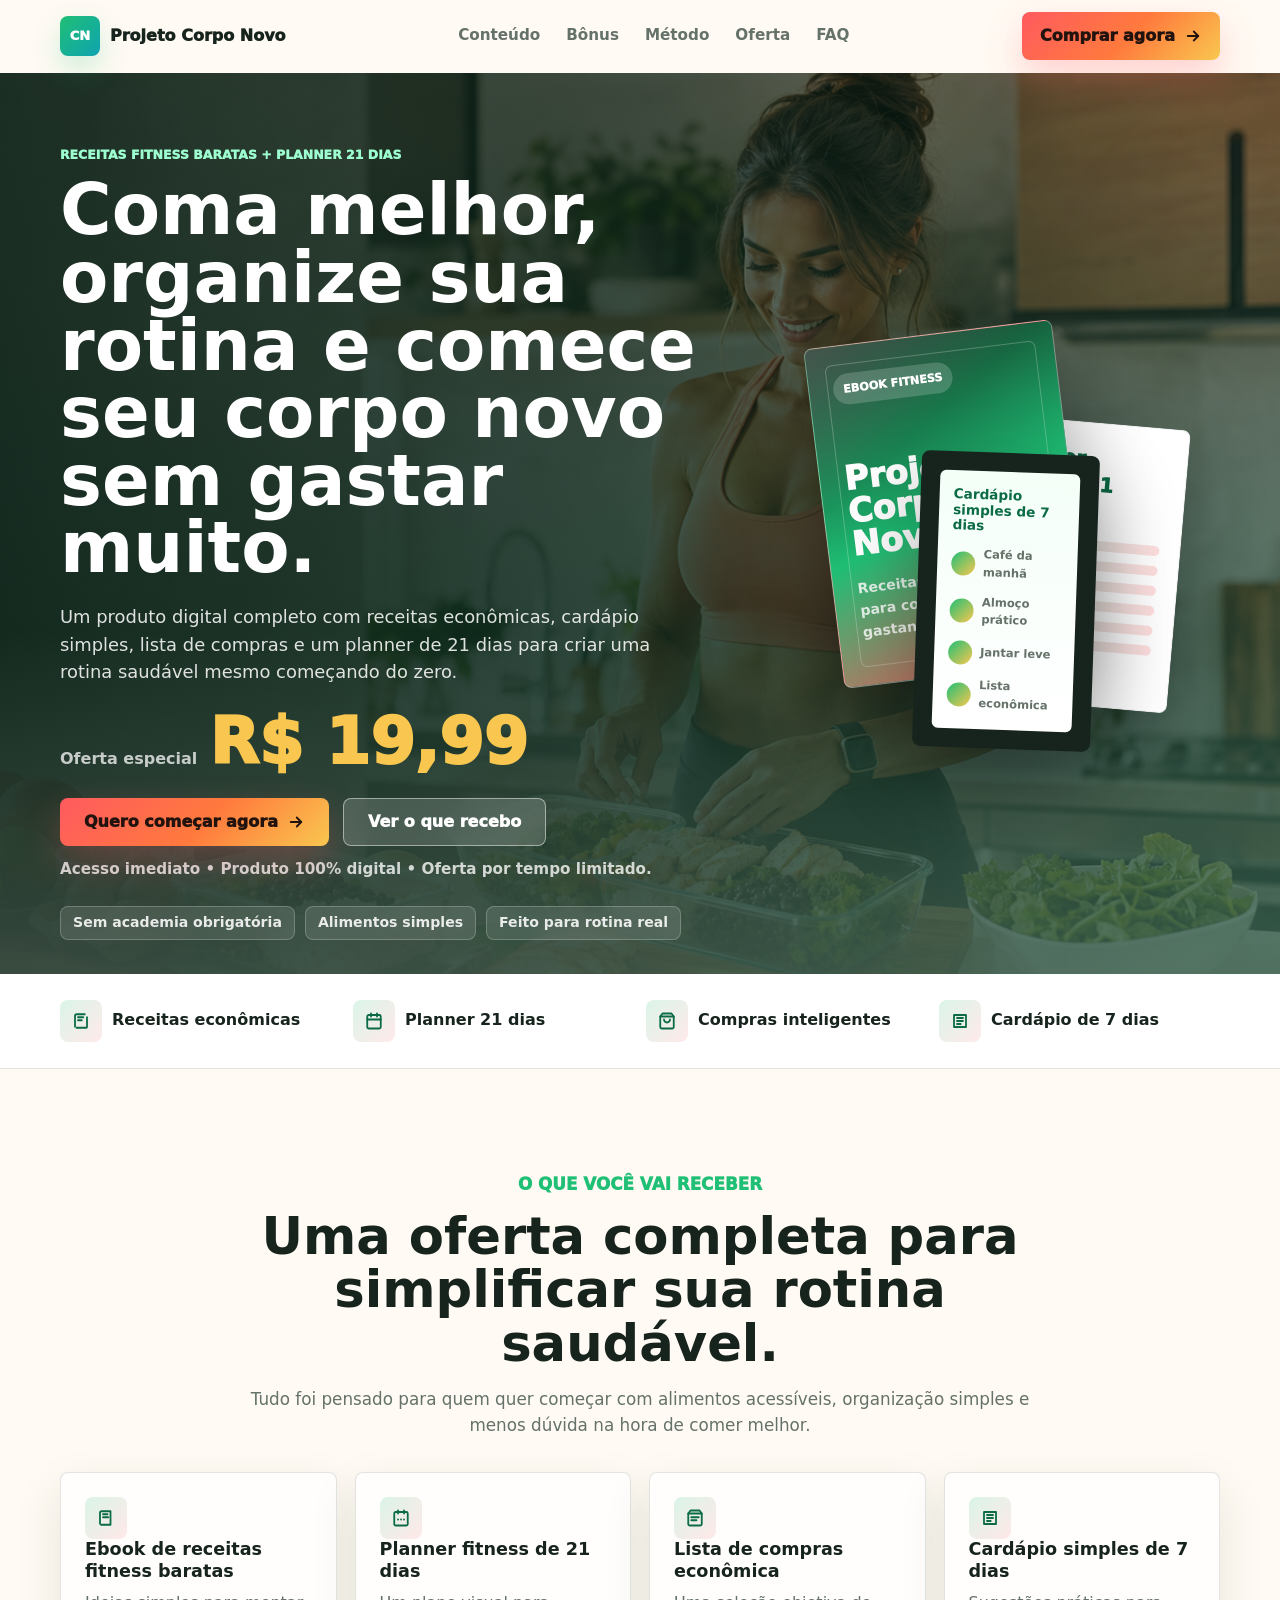
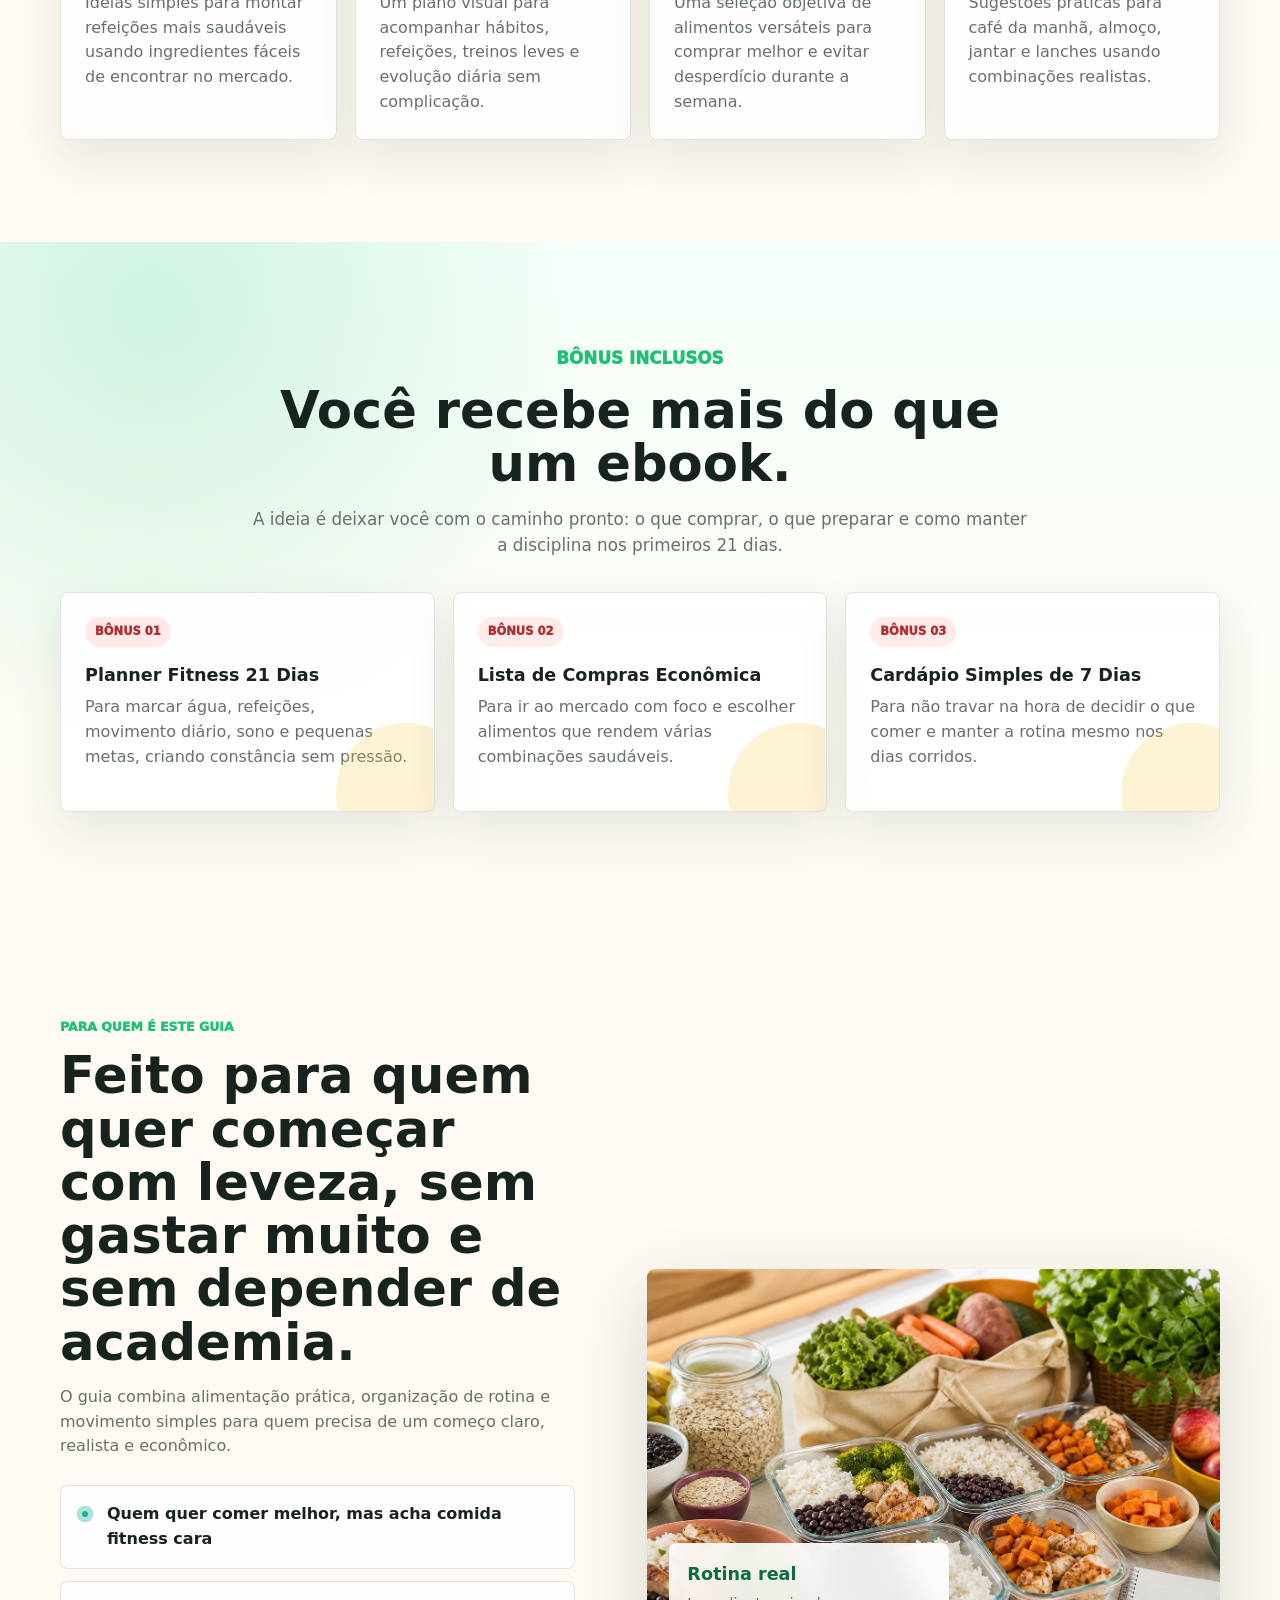
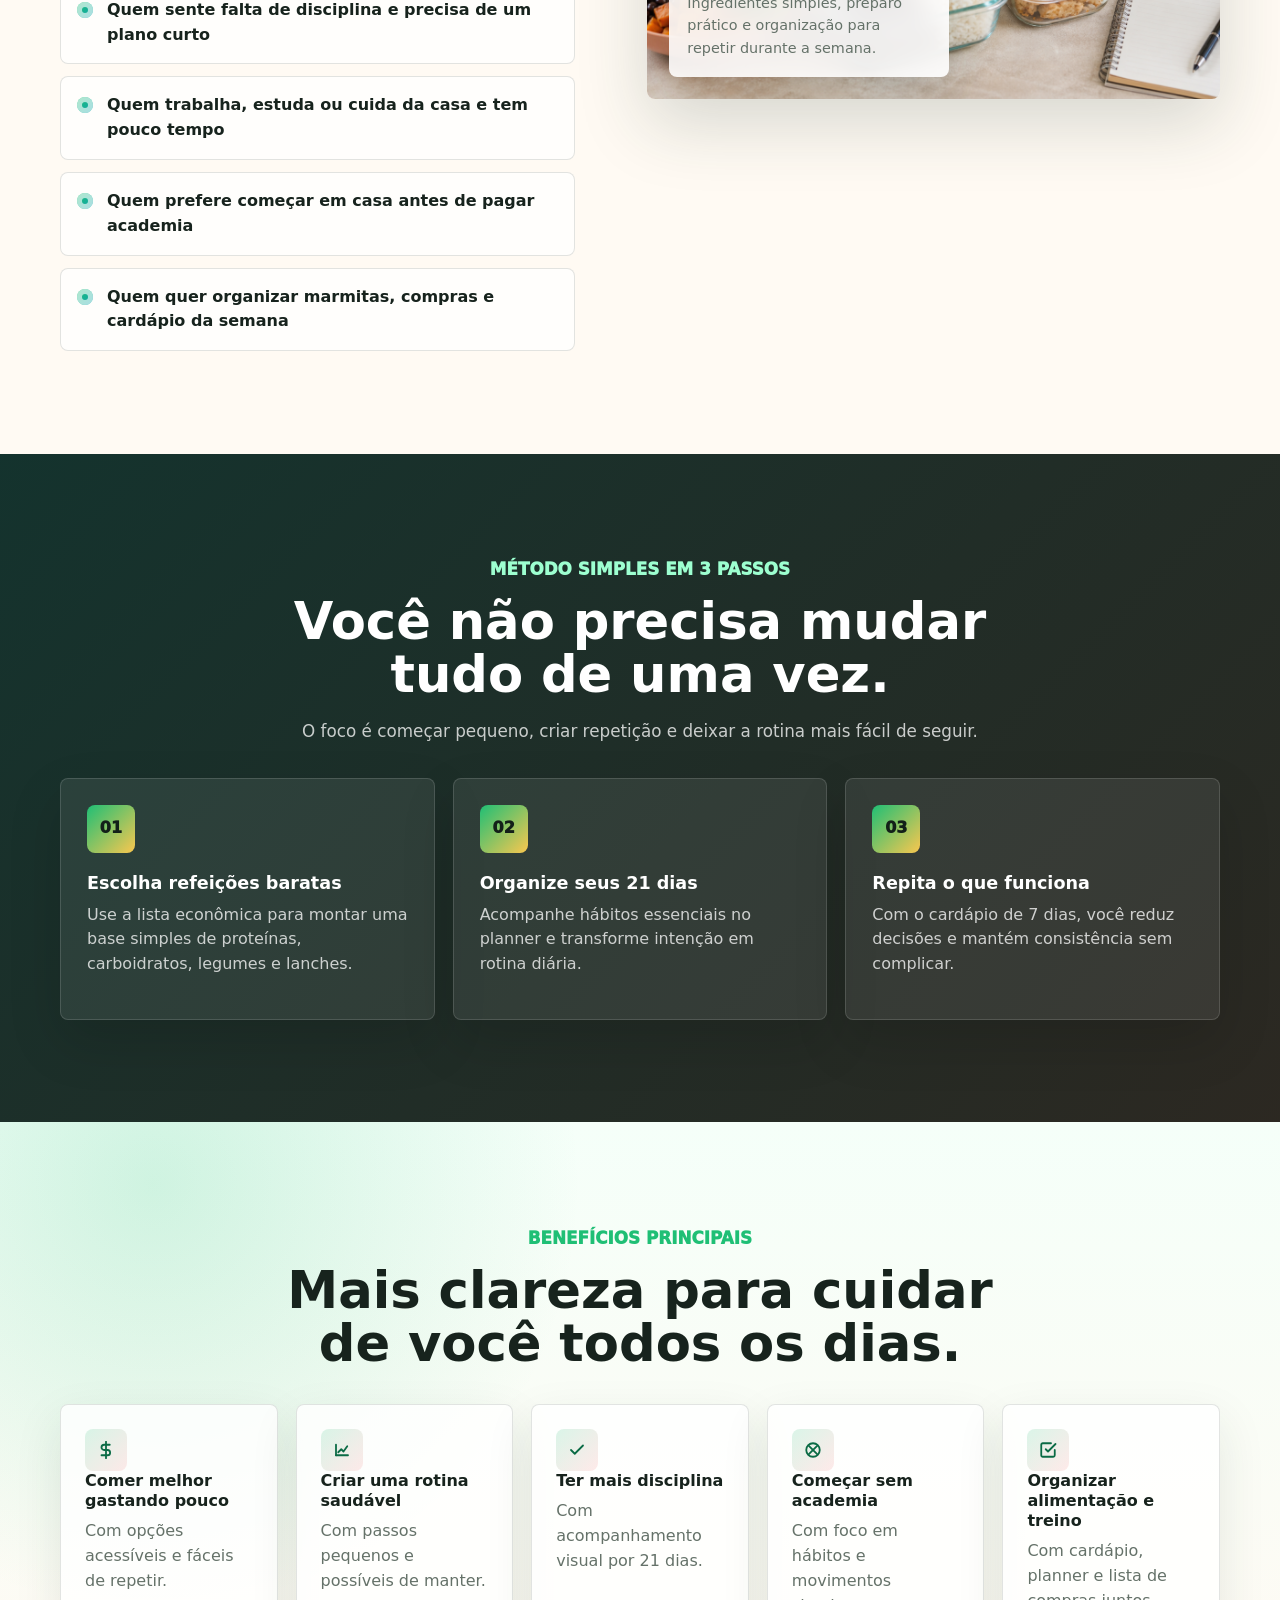
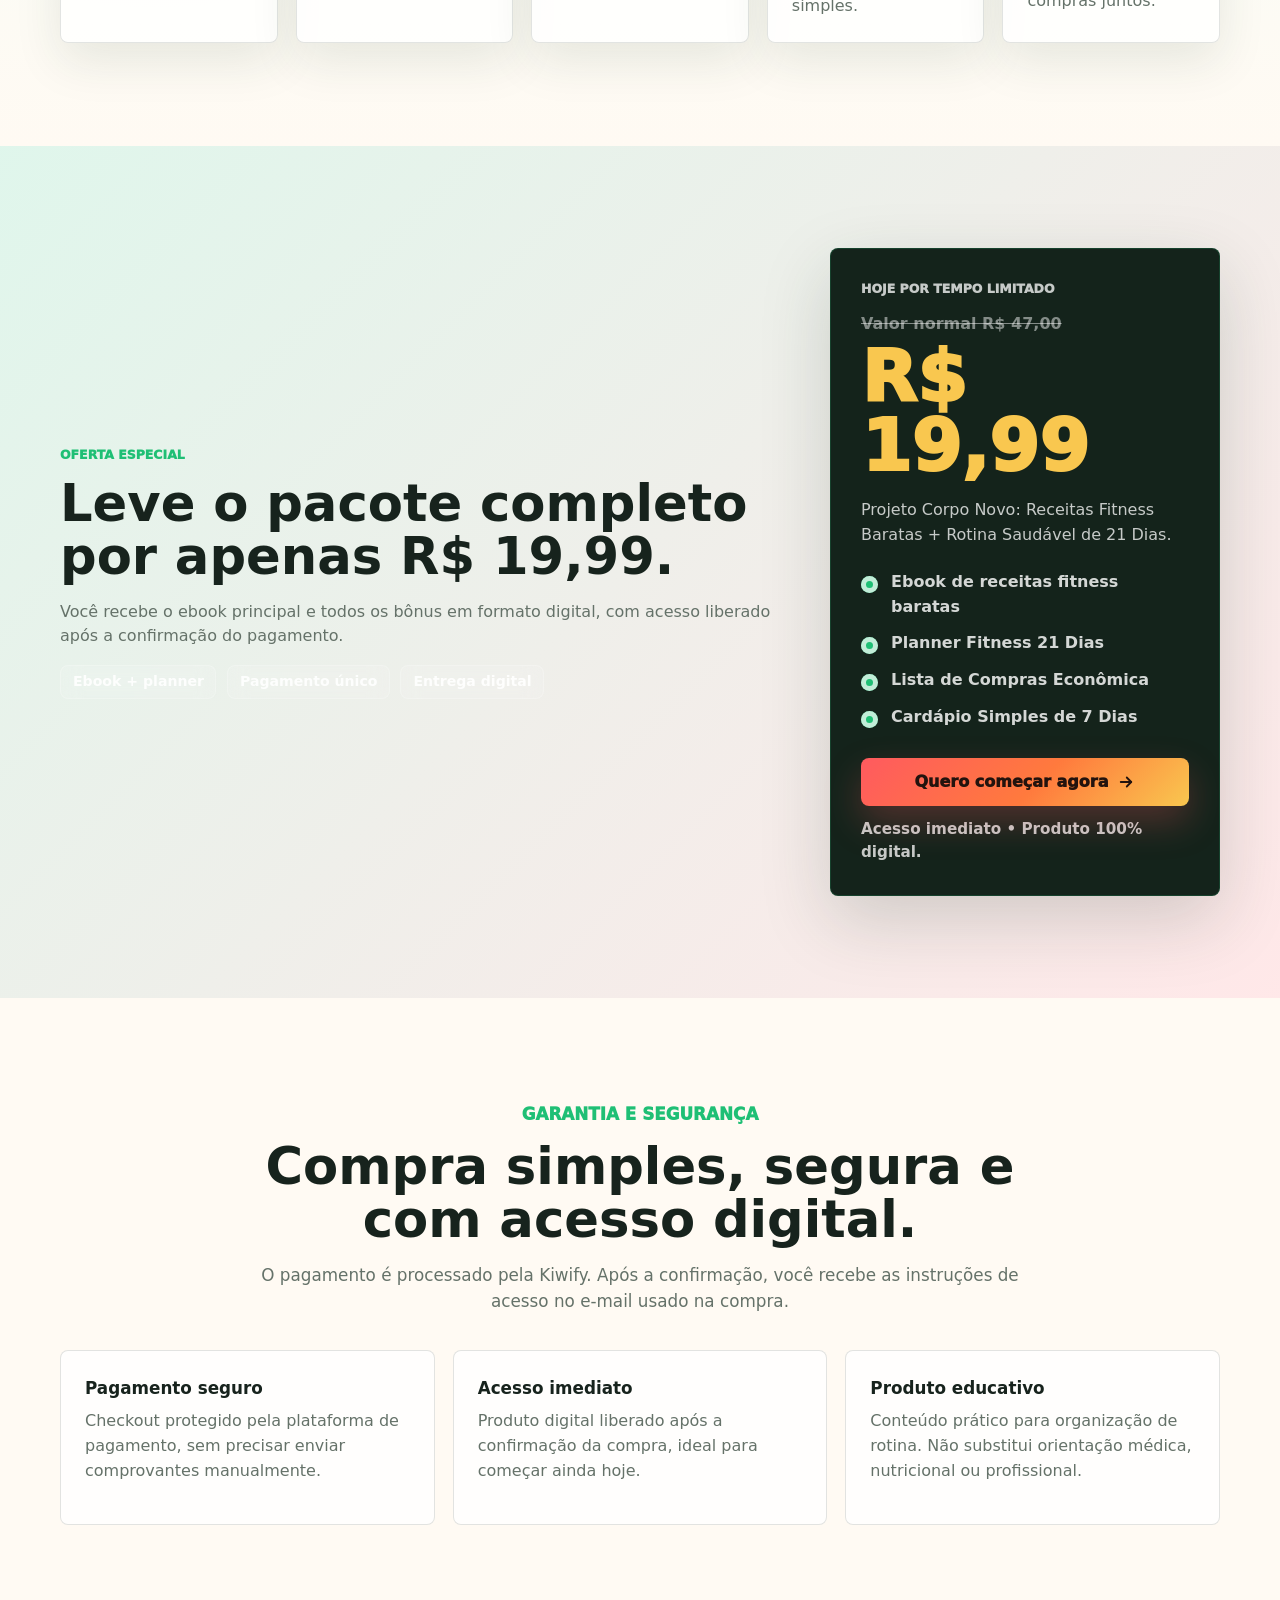
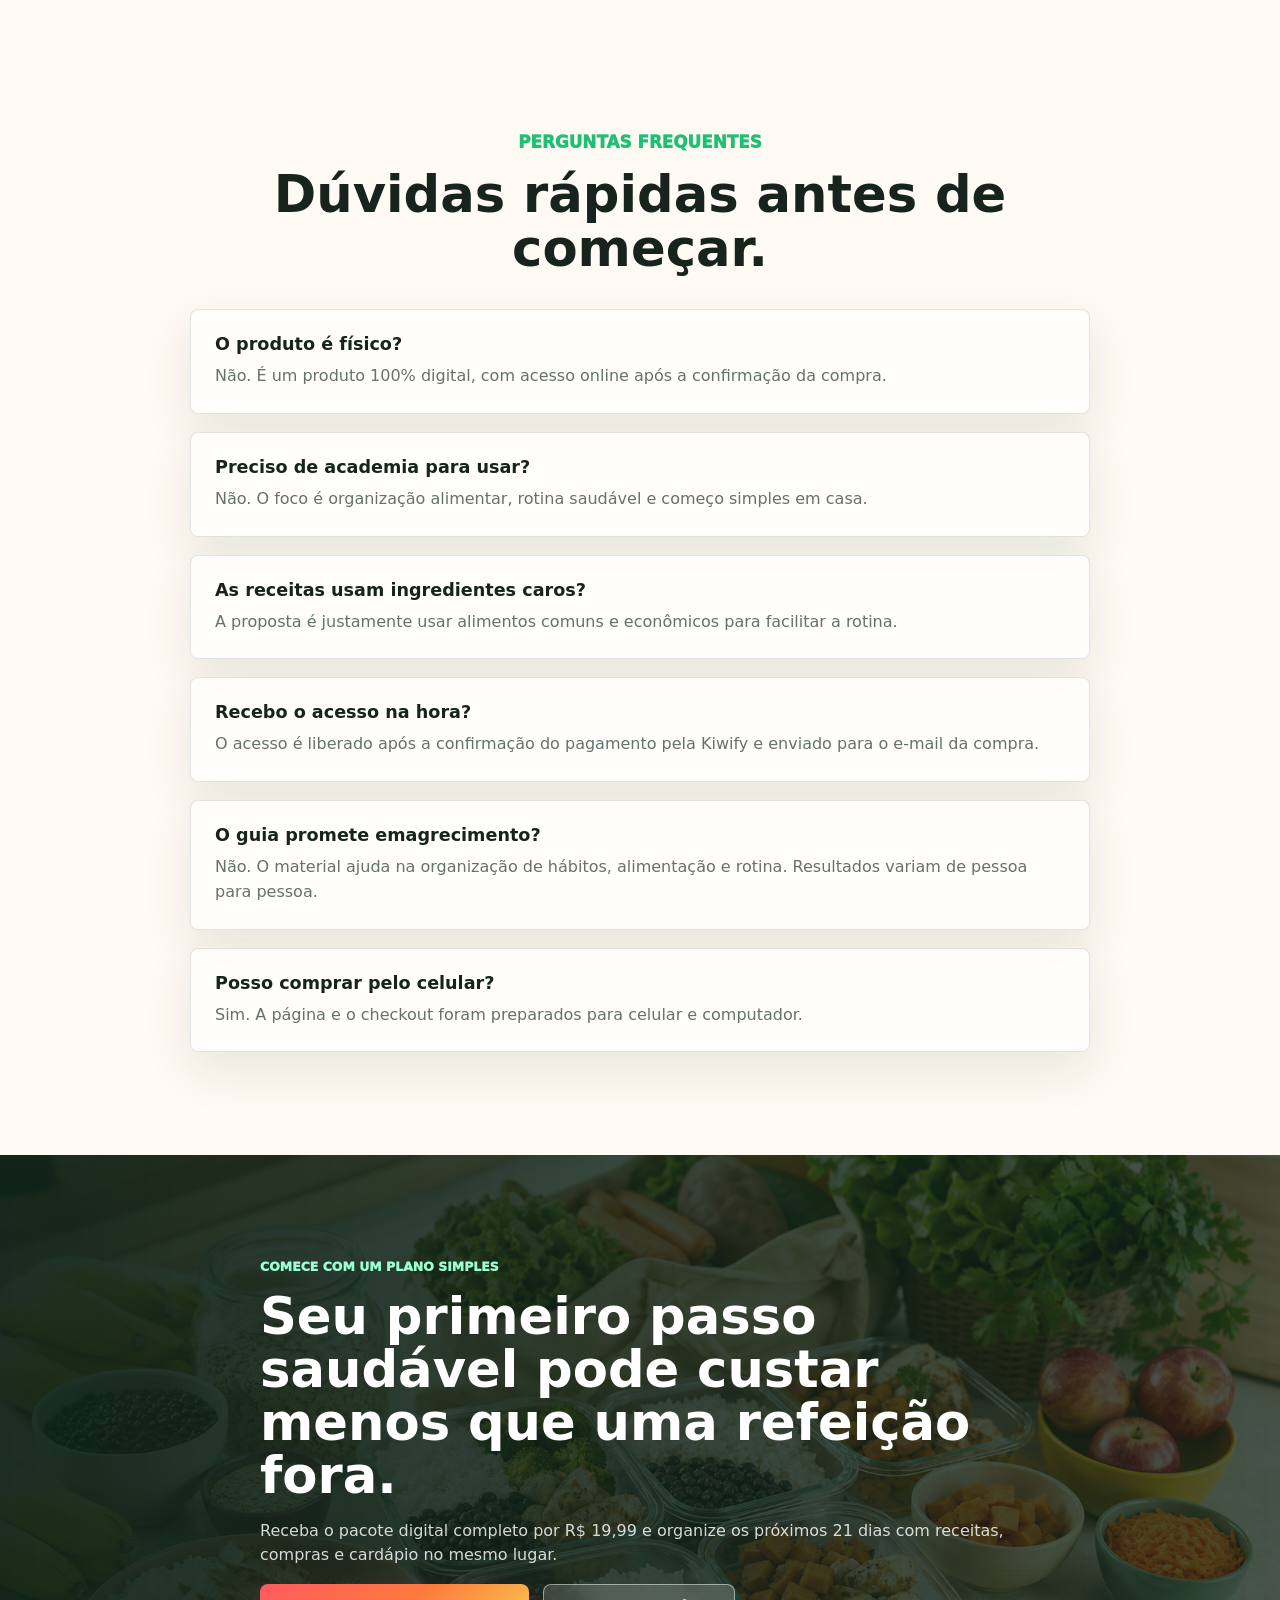
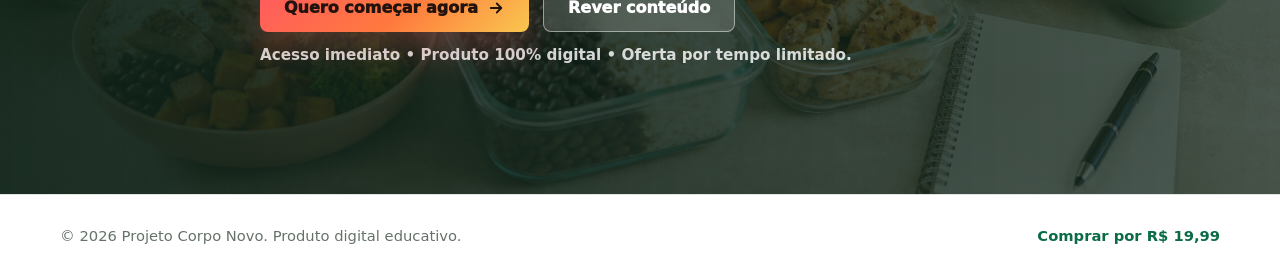
==== commit 73a1cf86: "Add files via upload" ====
--- a/index.html
+++ b/index.html
@@ -1,1491 +1,366 @@
-<!DOCTYPE html>
-<html lang="pt-BR">
-<head>
-  <meta charset="UTF-8">
-  <meta name="viewport" content="width=device-width, initial-scale=1.0">
-  <meta name="description" content="Projeto Corpo Novo: ebook de receitas fitness baratas com planner fitness de 21 dias, lista de compras econômica e cardápio simples por R$ 19,99.">
-  <meta property="og:title" content="Projeto Corpo Novo | Receitas Fitness Baratas">
-  <meta property="og:description" content="Coma melhor, organize sua rotina e comece uma vida mais saudável gastando pouco. Produto 100% digital por R$ 19,99.">
+<!DOCTYPE html>
+<html lang="pt-BR">
+<head>
+  <meta charset="UTF-8">
+  <meta name="viewport" content="width=device-width, initial-scale=1.0">
+  <meta name="description" content="Projeto Corpo Novo: ebook de receitas fitness baratas com planner fitness de 21 dias, lista de compras econômica e cardápio simples por R$ 19,99.">
+  <meta property="og:title" content="Projeto Corpo Novo | Receitas Fitness Baratas">
+  <meta property="og:description" content="Coma melhor, organize sua rotina e comece uma vida mais saudável gastando pouco. Produto 100% digital por R$ 19,99.">
   <meta property="og:type" content="website">
   <meta property="og:image" content="assets/images/projeto-corpo-novo-hero.png">
+  <link rel="icon" href="assets/images/favicon.svg" type="image/svg+xml">
   <title>Projeto Corpo Novo | Receitas Fitness Baratas + Planner 21 Dias</title>
-  <script>document.documentElement.classList.add("js");</script>
-  <style>
-    :root {
-      --cream: #fffaf3;
-      --mint: #e8fff3;
-      --green: #1fbf75;
-      --green-dark: #0a6b45;
-      --teal: #0fa3b1;
-      --coral: #ff5a5f;
-      --yellow: #f9c74f;
-      --ink: #17231d;
-      --muted: #657269;
-      --white: #ffffff;
-      --line: rgba(23, 35, 29, 0.12);
-      --shadow: 0 24px 70px rgba(25, 55, 42, 0.18);
-      --radius: 8px;
-    }
-
-    * {
-      box-sizing: border-box;
-    }
-
-    html {
-      scroll-behavior: smooth;
-    }
-
-    body {
-      margin: 0;
-      background: var(--cream);
-      color: var(--ink);
-      font-family: Inter, ui-sans-serif, system-ui, -apple-system, BlinkMacSystemFont, "Segoe UI", Arial, sans-serif;
-      line-height: 1.55;
-      overflow-x: hidden;
-    }
-
-    a {
-      color: inherit;
-    }
-
-    img,
-    svg {
-      display: block;
-    }
-
-    .wrap {
-      width: min(1160px, calc(100% - 40px));
-      margin: 0 auto;
-    }
-
-    .site-header {
-      position: sticky;
-      top: 0;
-      z-index: 50;
-      border-bottom: 1px solid rgba(255, 255, 255, 0.26);
-      background: rgba(255, 250, 243, 0.84);
-      backdrop-filter: blur(18px);
-    }
-
-    .nav {
-      min-height: 72px;
-      display: flex;
-      align-items: center;
-      justify-content: space-between;
-      gap: 20px;
-    }
-
-    .brand {
-      display: inline-flex;
-      align-items: center;
-      gap: 10px;
-      color: var(--ink);
-      font-weight: 950;
-      text-decoration: none;
-      white-space: nowrap;
-    }
-
-    .brand-mark {
-      width: 40px;
-      height: 40px;
-      display: inline-grid;
-      place-items: center;
-      border-radius: var(--radius);
-      background: linear-gradient(135deg, var(--green), var(--teal));
-      color: var(--white);
-      font-size: 0.82rem;
-      font-weight: 950;
-      box-shadow: 0 12px 28px rgba(31, 191, 117, 0.22);
-    }
-
-    .nav-links {
-      display: flex;
-      align-items: center;
-      gap: 26px;
-      color: var(--muted);
-      font-size: 0.95rem;
-      font-weight: 800;
-    }
-
-    .nav-links a {
-      text-decoration: none;
-    }
-
-    .nav-links a:hover {
-      color: var(--green-dark);
-    }
-
-    .nav-cta,
-    .btn-primary,
-    .btn-secondary {
-      min-height: 48px;
-      display: inline-flex;
-      align-items: center;
-      justify-content: center;
-      gap: 9px;
-      border-radius: var(--radius);
-      font-weight: 950;
-      text-decoration: none;
-      transition: transform 180ms ease, box-shadow 180ms ease, background 180ms ease;
-    }
-
-    .nav-cta,
-    .btn-primary {
-      background: linear-gradient(135deg, var(--coral), #ff7a3d 54%, var(--yellow));
-      color: #23130e;
-      box-shadow: 0 16px 36px rgba(255, 90, 95, 0.26);
-    }
-
-    .nav-cta {
-      padding: 0 18px;
-    }
-
-    .btn-primary,
-    .btn-secondary {
-      padding: 0 24px;
-    }
-
-    .btn-secondary {
-      border: 1px solid rgba(255, 255, 255, 0.48);
-      background: rgba(255, 255, 255, 0.16);
-      color: var(--white);
-      backdrop-filter: blur(14px);
-    }
-
-    .nav-cta:hover,
-    .btn-primary:hover,
-    .btn-secondary:hover {
-      transform: translateY(-2px);
-      box-shadow: 0 20px 42px rgba(255, 90, 95, 0.3);
-    }
-
-    .icon-svg {
-      width: 18px;
-      height: 18px;
-      flex: 0 0 auto;
-      stroke: currentColor;
-      stroke-width: 2.4;
-      stroke-linecap: round;
-      stroke-linejoin: round;
-      fill: none;
-    }
-
-    .hero {
-      position: relative;
-      isolation: isolate;
-      min-height: auto;
-      display: grid;
-      align-items: center;
-      padding: clamp(48px, 6vw, 72px) 0 34px;
-      overflow: hidden;
-      background: #14221a;
-    }
-
-    .hero-bg {
-      position: absolute;
-      inset: 0;
-      z-index: -3;
-      width: 100%;
-      height: 100%;
-      object-fit: cover;
-      object-position: center right;
-      transform: scale(1.02);
-    }
-
-    .hero::before {
-      content: "";
-      position: absolute;
-      inset: 0;
-      z-index: -2;
-      background:
-        linear-gradient(90deg, rgba(9, 30, 20, 0.9) 0%, rgba(9, 30, 20, 0.72) 44%, rgba(9, 30, 20, 0.28) 100%),
-        linear-gradient(180deg, rgba(12, 84, 55, 0.08), rgba(12, 84, 55, 0.7));
-    }
-
-    .hero::after {
-      content: "";
-      position: absolute;
-      left: 0;
-      right: 0;
-      bottom: 0;
-      z-index: -1;
-      height: 38%;
-      background: linear-gradient(180deg, transparent, rgba(255, 250, 243, 0.18));
-      pointer-events: none;
-    }
-
-    .hero-content {
-      display: grid;
-      grid-template-columns: minmax(0, 0.98fr) minmax(300px, 0.68fr);
-      gap: clamp(28px, 5vw, 64px);
-      align-items: center;
-    }
-
-    .hero-copy {
-      max-width: 720px;
-      color: var(--white);
-    }
-
-    .eyebrow {
-      margin: 0 0 13px;
-      color: var(--green);
-      font-size: 0.78rem;
-      font-weight: 950;
-      letter-spacing: 0;
-      text-transform: uppercase;
-    }
-
-    .hero .eyebrow {
-      color: #9dffd0;
-    }
-
-    h1,
-    h2,
-    h3,
-    p {
-      margin-top: 0;
-    }
-
-    h1 {
-      max-width: 780px;
-      margin-bottom: 20px;
-      font-size: clamp(2.55rem, 5.5vw, 4.7rem);
-      line-height: 0.96;
-      letter-spacing: 0;
-      overflow-wrap: break-word;
-    }
-
-    h2 {
-      margin-bottom: 16px;
-      font-size: clamp(2rem, 4vw, 3.35rem);
-      line-height: 1.04;
-      letter-spacing: 0;
-      overflow-wrap: break-word;
-    }
-
-    h3 {
-      margin-bottom: 8px;
-      font-size: 1.1rem;
-      line-height: 1.25;
-    }
-
-    p {
-      color: var(--muted);
-      overflow-wrap: break-word;
-    }
-
-    .hero-subtitle {
-      max-width: 640px;
-      margin-bottom: 24px;
-      color: rgba(255, 255, 255, 0.86);
-      font-size: 1.12rem;
-    }
-
-    .hero-price {
-      display: flex;
-      flex-wrap: wrap;
-      align-items: baseline;
-      gap: 12px;
-      margin: 0 0 24px;
-    }
-
-    .hero-price span {
-      color: rgba(255, 255, 255, 0.74);
-      font-weight: 850;
-    }
-
-    .hero-price strong {
-      color: var(--yellow);
-      font-size: clamp(2.4rem, 5vw, 4rem);
-      line-height: 1;
-      font-weight: 950;
-    }
-
-    .hero-actions {
-      display: flex;
-      flex-wrap: wrap;
-      gap: 14px;
-      align-items: center;
-      margin-bottom: 12px;
-    }
-
-    .cta-note {
-      margin: 0 0 24px;
-      color: rgba(255, 255, 255, 0.78);
-      font-size: 0.95rem;
-      font-weight: 750;
-    }
-
-    .hero-proof {
-      display: flex;
-      flex-wrap: wrap;
-      gap: 10px;
-    }
-
-    .hero-proof span {
-      display: inline-flex;
-      align-items: center;
-      min-height: 34px;
-      padding: 0 12px;
-      border: 1px solid rgba(255, 255, 255, 0.22);
-      border-radius: var(--radius);
-      background: rgba(255, 255, 255, 0.11);
-      color: rgba(255, 255, 255, 0.88);
-      font-size: 0.88rem;
-      font-weight: 850;
-      backdrop-filter: blur(10px);
-    }
-
-    .product-stage {
-      position: relative;
-      min-height: 470px;
-      display: grid;
-      place-items: center;
-    }
-
-    .mockup-stack {
-      position: relative;
-      width: min(390px, 100%);
-      min-height: 430px;
-    }
-
-    .ebook-cover,
-    .planner-cover,
-    .phone-mockup {
-      position: absolute;
-      border-radius: var(--radius);
-      box-shadow: 0 28px 80px rgba(0, 0, 0, 0.32);
-    }
-
-    .ebook-cover {
-      left: 22px;
-      top: 6px;
-      z-index: 3;
-      width: 250px;
-      min-height: 342px;
-      padding: 28px 24px;
-      border: 1px solid rgba(255, 255, 255, 0.36);
-      background:
-        linear-gradient(145deg, rgba(255, 255, 255, 0.22), transparent 32%),
-        linear-gradient(160deg, #11251b 0%, #1fbf75 52%, #ff5a5f 100%);
-      color: var(--white);
-      transform: rotate(-7deg);
-    }
-
-    .ebook-cover::after {
-      content: "";
-      position: absolute;
-      inset: 18px;
-      border: 1px solid rgba(255, 255, 255, 0.24);
-      border-radius: 7px;
-      pointer-events: none;
-    }
-
-    .mock-label {
-      display: inline-flex;
-      margin-bottom: 58px;
-      padding: 7px 10px;
-      border-radius: 999px;
-      background: rgba(255, 255, 255, 0.18);
-      color: var(--white);
-      font-size: 0.7rem;
-      font-weight: 950;
-      text-transform: uppercase;
-    }
-
-    .ebook-title {
-      position: relative;
-      z-index: 1;
-      max-width: 170px;
-      font-size: 2.08rem;
-      font-weight: 950;
-      line-height: 0.98;
-    }
-
-    .ebook-sub {
-      position: relative;
-      z-index: 1;
-      margin: 18px 0 0;
-      color: rgba(255, 255, 255, 0.84);
-      font-size: 0.88rem;
-      font-weight: 750;
-    }
-
-    .planner-cover {
-      right: 12px;
-      top: 94px;
-      z-index: 2;
-      width: 210px;
-      min-height: 284px;
-      padding: 24px 20px;
-      border: 1px solid rgba(23, 35, 29, 0.08);
-      background: var(--white);
-      color: var(--ink);
-      transform: rotate(5deg);
-    }
-
-    .planner-cover h3 {
-      margin: 0 0 18px;
-      color: var(--green-dark);
-      font-size: 1.25rem;
-      font-weight: 950;
-    }
-
-    .planner-lines {
-      display: grid;
-      gap: 10px;
-    }
-
-    .planner-lines span {
-      height: 10px;
-      border-radius: 999px;
-      background: linear-gradient(90deg, rgba(31, 191, 117, 0.22), rgba(255, 90, 95, 0.2));
-    }
-
-    .phone-mockup {
-      left: 116px;
-      bottom: 8px;
-      z-index: 4;
-      width: 178px;
-      min-height: 244px;
-      padding: 13px;
-      border: 6px solid #17231d;
-      background: #17231d;
-      transform: rotate(2deg);
-    }
-
-    .phone-screen {
-      min-height: 206px;
-      padding: 16px 14px;
-      border-radius: 6px;
-      background: linear-gradient(180deg, #f4fff8, #ffffff);
-    }
-
-    .phone-screen strong {
-      display: block;
-      color: var(--green-dark);
-      font-size: 0.85rem;
-      line-height: 1.15;
-    }
-
-    .phone-row {
-      display: flex;
-      align-items: center;
-      gap: 8px;
-      margin-top: 12px;
-      color: var(--muted);
-      font-size: 0.72rem;
-      font-weight: 800;
-    }
-
-    .phone-dot {
-      width: 24px;
-      height: 24px;
-      border-radius: 999px;
-      background: linear-gradient(135deg, var(--green), var(--yellow));
-      flex: 0 0 auto;
-    }
-
-    section {
-      padding: clamp(66px, 8vw, 104px) 0;
-    }
-
-    .intro-strip {
-      padding: 18px 0;
-      background: var(--white);
-      border-bottom: 1px solid var(--line);
-    }
-
-    .strip-grid {
-      display: grid;
-      grid-template-columns: repeat(4, minmax(0, 1fr));
-      gap: 12px;
-    }
-
-    .strip-item {
-      min-height: 58px;
-      display: flex;
-      align-items: center;
-      gap: 10px;
-      color: var(--ink);
-      font-weight: 900;
-    }
-
-    .strip-icon,
-    .card-icon {
-      width: 42px;
-      height: 42px;
-      display: grid;
-      place-items: center;
-      border-radius: var(--radius);
-      background: linear-gradient(135deg, rgba(31, 191, 117, 0.16), rgba(255, 90, 95, 0.13));
-      color: var(--green-dark);
-      flex: 0 0 auto;
-    }
-
-    .section-head {
-      max-width: 780px;
-      margin-bottom: 34px;
-    }
-
-    .center {
-      margin-left: auto;
-      margin-right: auto;
-      text-align: center;
-    }
-
-    .section-head p {
-      font-size: 1.05rem;
-    }
-
-    .receive-grid,
-    .bonus-grid,
-    .benefit-grid,
-    .faq-grid {
-      display: grid;
-      gap: 18px;
-    }
-
-    .receive-grid {
-      grid-template-columns: repeat(4, minmax(0, 1fr));
-    }
-
-    .bonus-grid,
-    .benefit-grid {
-      grid-template-columns: repeat(3, minmax(0, 1fr));
-    }
-
-    .card,
-    .bonus-card,
-    .benefit-card,
-    .faq-item {
-      border: 1px solid var(--line);
-      border-radius: var(--radius);
-      background: rgba(255, 255, 255, 0.82);
-      box-shadow: 0 18px 48px rgba(25, 55, 42, 0.1);
-    }
-
-    .card,
-    .bonus-card,
-    .benefit-card {
-      padding: 24px;
-    }
-
-    .card {
-      min-height: 248px;
-    }
-
-    .card p,
-    .bonus-card p,
-    .benefit-card p,
-    .faq-item p {
-      margin-bottom: 0;
-    }
-
-    .section-tint {
-      background:
-        radial-gradient(circle at 12% 10%, rgba(31, 191, 117, 0.18), transparent 34%),
-        linear-gradient(180deg, #f5fff9 0%, #fffaf3 100%);
-    }
-
-    .bonus-card {
-      position: relative;
-      min-height: 220px;
-      overflow: hidden;
-    }
-
-    .bonus-card::after {
-      content: "";
-      position: absolute;
-      right: -42px;
-      bottom: -52px;
-      width: 140px;
-      height: 140px;
-      border-radius: 999px;
-      background: rgba(249, 199, 79, 0.24);
-      pointer-events: none;
-    }
-
-    .bonus-tag {
-      display: inline-flex;
-      margin-bottom: 18px;
-      padding: 6px 10px;
-      border-radius: 999px;
-      background: rgba(255, 90, 95, 0.12);
-      color: #ad3135;
-      font-size: 0.72rem;
-      font-weight: 950;
-      text-transform: uppercase;
-    }
-
-    .image-split {
-      display: grid;
-      grid-template-columns: minmax(0, 0.9fr) minmax(320px, 1fr);
-      gap: clamp(30px, 6vw, 72px);
-      align-items: center;
-    }
-
-    .image-panel {
-      position: relative;
-      min-height: 430px;
-      overflow: hidden;
-      border-radius: var(--radius);
-      box-shadow: var(--shadow);
-    }
-
-    .image-panel img {
-      width: 100%;
-      height: 100%;
-      min-height: 430px;
-      object-fit: cover;
-    }
-
-    .floating-note {
-      position: absolute;
-      left: 22px;
-      bottom: 22px;
-      width: min(280px, calc(100% - 44px));
-      padding: 18px;
-      border-radius: var(--radius);
-      background: rgba(255, 255, 255, 0.9);
-      box-shadow: 0 18px 48px rgba(25, 55, 42, 0.16);
-      backdrop-filter: blur(12px);
-    }
-
-    .floating-note strong {
-      display: block;
-      margin-bottom: 4px;
-      color: var(--green-dark);
-      font-size: 1.1rem;
-    }
-
-    .floating-note p {
-      margin: 0;
-      font-size: 0.9rem;
-    }
-
-    .audience-list {
-      display: grid;
-      gap: 12px;
-      margin: 26px 0 0;
-      padding: 0;
-      list-style: none;
-    }
-
-    .audience-list li {
-      position: relative;
-      padding: 16px 16px 16px 46px;
-      border: 1px solid var(--line);
-      border-radius: var(--radius);
-      background: rgba(255, 255, 255, 0.72);
-      color: var(--ink);
-      font-weight: 850;
-    }
-
-    .audience-list li::before {
-      content: "";
-      position: absolute;
-      left: 16px;
-      top: 20px;
-      width: 16px;
-      height: 16px;
-      border-radius: 999px;
-      background: linear-gradient(135deg, var(--green), var(--teal));
-      box-shadow: inset 0 0 0 5px rgba(255, 255, 255, 0.64);
-    }
-
-    .method {
-      background:
-        linear-gradient(135deg, rgba(15, 163, 177, 0.12), rgba(255, 90, 95, 0.1)),
-        #14231b;
-      color: var(--white);
-    }
-
-    .method p {
-      color: rgba(255, 255, 255, 0.76);
-    }
-
-    .method .eyebrow {
-      color: #9dffd0;
-    }
-
-    .steps {
-      display: grid;
-      grid-template-columns: repeat(3, minmax(0, 1fr));
-      gap: 18px;
-    }
-
-    .step {
-      padding: 26px;
-      border: 1px solid rgba(255, 255, 255, 0.14);
-      border-radius: var(--radius);
-      background: rgba(255, 255, 255, 0.08);
-      box-shadow: 0 22px 54px rgba(0, 0, 0, 0.14);
-    }
-
-    .step-num {
-      width: 48px;
-      height: 48px;
-      display: grid;
-      place-items: center;
-      margin-bottom: 20px;
-      border-radius: var(--radius);
-      background: linear-gradient(135deg, var(--green), var(--yellow));
-      color: #132019;
-      font-weight: 950;
-    }
-
-    .step h3,
-    .method h2 {
-      color: var(--white);
-    }
-
-    .benefit-card {
-      min-height: 190px;
-    }
-
-    .benefit-grid {
-      grid-template-columns: repeat(5, minmax(0, 1fr));
-    }
-
-    .benefit-card h3 {
-      font-size: 1rem;
-    }
-
-    .offer {
-      position: relative;
-      overflow: hidden;
-      background:
-        linear-gradient(135deg, rgba(31, 191, 117, 0.14), rgba(255, 90, 95, 0.14)),
-        var(--white);
-    }
-
-    .offer-grid {
-      display: grid;
-      grid-template-columns: minmax(0, 1fr) minmax(320px, 390px);
-      gap: clamp(28px, 5vw, 58px);
-      align-items: center;
-    }
-
-    .offer-copy {
-      max-width: 720px;
-    }
-
-    .price-box {
-      padding: 30px;
-      border: 1px solid rgba(31, 191, 117, 0.2);
-      border-radius: var(--radius);
-      background: #14231b;
-      color: var(--white);
-      box-shadow: var(--shadow);
-    }
-
-    .price-box p {
-      color: rgba(255, 255, 255, 0.76);
-    }
-
-    .old-price {
-      display: inline-block;
-      margin-bottom: 7px;
-      color: rgba(255, 255, 255, 0.48);
-      font-weight: 900;
-      text-decoration: line-through;
-    }
-
-    .price {
-      margin-bottom: 18px;
-      color: var(--yellow);
-      font-size: clamp(3rem, 6vw, 4.5rem);
-      line-height: 0.95;
-      font-weight: 950;
-    }
-
-    .check-list {
-      display: grid;
-      gap: 12px;
-      margin: 22px 0;
-      padding: 0;
-      list-style: none;
-    }
-
-    .check-list li {
-      position: relative;
-      padding-left: 30px;
-      color: rgba(255, 255, 255, 0.82);
-      font-weight: 760;
-    }
-
-    .check-list li::before {
-      content: "";
-      position: absolute;
-      left: 0;
-      top: 6px;
-      width: 17px;
-      height: 17px;
-      border-radius: 999px;
-      background: var(--green);
-      box-shadow: inset 0 0 0 5px rgba(255, 255, 255, 0.72);
-    }
-
-    .price-box .btn-primary {
-      width: 100%;
-      margin-top: 6px;
-    }
-
-    .safe-row {
-      display: grid;
-      grid-template-columns: repeat(3, minmax(0, 1fr));
-      gap: 18px;
-      margin-top: 36px;
-    }
-
-    .safe-item {
-      min-height: 168px;
-      padding: 24px;
-      border: 1px solid var(--line);
-      border-radius: var(--radius);
-      background: rgba(255, 255, 255, 0.78);
-    }
-
-    .safe-item strong {
-      display: block;
-      margin-bottom: 8px;
-      font-size: 1.05rem;
-    }
-
-    .faq {
-      background: var(--cream);
-    }
-
-    .faq-grid {
-      max-width: 900px;
-      margin: 0 auto;
-    }
-
-    .faq-item {
-      padding: 24px;
-    }
-
-    .final-cta {
-      position: relative;
-      color: var(--white);
-      background:
-        linear-gradient(90deg, rgba(15, 35, 25, 0.94), rgba(15, 35, 25, 0.72)),
-        url("assets/images/projeto-corpo-novo-mealprep.png") center/cover;
-    }
-
-    .final-cta p {
-      color: rgba(255, 255, 255, 0.82);
-    }
-
-    .final-cta .eyebrow {
-      color: #9dffd0;
-    }
-
-    .final-box {
-      max-width: 760px;
-    }
-
-    .footer {
-      padding: 30px 0;
-      border-top: 1px solid var(--line);
-      background: var(--white);
-      color: var(--muted);
-      font-size: 0.92rem;
-    }
-
-    .footer .wrap {
-      display: flex;
-      justify-content: space-between;
-      gap: 18px;
-      align-items: center;
-    }
-
-    .footer a {
-      color: var(--green-dark);
-      font-weight: 900;
-      text-decoration: none;
-    }
-
-    .reveal {
-      opacity: 1;
-      transform: none;
-    }
-
-    .js .reveal {
-      opacity: 0;
-      transform: translateY(18px);
-      transition: opacity 560ms ease, transform 560ms ease;
-    }
-
-    .js .reveal.is-visible {
-      opacity: 1;
-      transform: translateY(0);
-    }
-
-    @media (prefers-reduced-motion: reduce) {
-      html {
-        scroll-behavior: auto;
-      }
-
-      .nav-cta,
-      .btn-primary,
-      .btn-secondary,
-      .js .reveal {
-        transition: none;
-      }
-    }
-
-    @media (max-width: 1040px) {
-      .nav-links {
-        display: none;
-      }
-
-      .hero-content,
-      .image-split,
-      .offer-grid {
-        grid-template-columns: 1fr;
-      }
-
-      .hero {
-        min-height: auto;
-      }
-
-      .product-stage {
-        min-height: 430px;
-        place-items: start center;
-      }
-
-      .receive-grid,
-      .benefit-grid {
-        grid-template-columns: repeat(2, minmax(0, 1fr));
-      }
-    }
-
-    @media (max-width: 760px) {
-      .wrap {
-        width: calc(100vw - 32px);
-      }
-
-      .nav {
-        min-height: 64px;
-      }
-
-      .brand span:last-child {
-        max-width: 132px;
-        overflow: hidden;
-        text-overflow: ellipsis;
-      }
-
-      .nav-cta {
-        min-height: 42px;
-        padding: 0 13px;
-        font-size: 0.9rem;
-      }
-
-      .hero {
-        padding: 34px 0 18px;
-      }
-
-      .hero::before {
-        background:
-          linear-gradient(180deg, rgba(9, 30, 20, 0.92) 0%, rgba(9, 30, 20, 0.78) 60%, rgba(9, 30, 20, 0.44) 100%),
-          linear-gradient(180deg, rgba(12, 84, 55, 0.12), rgba(12, 84, 55, 0.68));
-      }
-
-      .hero-bg {
-        object-position: 68% center;
-      }
-
-      h1 {
-        font-size: clamp(2rem, 10vw, 2.55rem);
-        line-height: 1;
-      }
-
-      h2 {
-        font-size: clamp(1.85rem, 9vw, 2.45rem);
-      }
-
-      .hero-subtitle {
-        font-size: 0.98rem;
-      }
-
-      .hero .hero-proof {
-        display: none;
-      }
-
-      .hero-actions,
-      .btn-primary,
-      .btn-secondary {
-        width: 100%;
-      }
-
-      .hero-actions {
-        display: grid;
-      }
-
-      .product-stage {
-        display: none;
-        min-height: 0;
-      }
-
-      .mockup-stack {
-        width: min(328px, 100%);
-        min-height: 340px;
-      }
-
-      .ebook-cover {
-        left: 5px;
-        top: 14px;
-        width: 196px;
-        min-height: 276px;
-        padding: 22px 18px;
-      }
-
-      .mock-label {
-        margin-bottom: 42px;
-        font-size: 0.62rem;
-      }
-
-      .ebook-title {
-        font-size: 1.58rem;
-      }
-
-      .planner-cover {
-        right: 0;
-        top: 92px;
-        width: 164px;
-        min-height: 224px;
-        padding: 19px 16px;
-      }
-
-      .phone-mockup {
-        left: 90px;
-        width: 142px;
-        min-height: 198px;
-        padding: 10px;
-      }
-
-      .phone-screen {
-        min-height: 166px;
-      }
-
-      .strip-grid,
-      .receive-grid,
-      .bonus-grid,
-      .benefit-grid,
-      .steps,
-      .safe-row {
-        grid-template-columns: 1fr;
-      }
-
-      .strip-item {
-        min-height: 48px;
-      }
-
-      section {
-        padding: 58px 0;
-      }
-
-      .image-panel,
-      .image-panel img {
-        min-height: 330px;
-      }
-
-      .floating-note {
-        left: 14px;
-        bottom: 14px;
-        width: calc(100% - 28px);
-      }
-
-      .price-box,
-      .card,
-      .bonus-card,
-      .benefit-card,
-      .safe-item,
-      .faq-item {
-        padding: 22px;
-      }
-
-      .footer .wrap {
-        flex-direction: column;
-        align-items: flex-start;
-      }
-    }
-  </style>
-</head>
-<body>
-  <header class="site-header">
-    <div class="wrap nav">
-      <a class="brand" href="#topo" aria-label="Projeto Corpo Novo">
-        <span class="brand-mark">CN</span>
-        <span>Projeto Corpo Novo</span>
-      </a>
-      <nav class="nav-links" aria-label="Navegação principal">
-        <a href="#receber">Conteúdo</a>
-        <a href="#bonus">Bônus</a>
-        <a href="#metodo">Método</a>
-        <a href="#oferta">Oferta</a>
-        <a href="#faq">FAQ</a>
-      </nav>
-      <a class="nav-cta js-checkout-link" href="https://pay.kiwify.com.br/RQPyQaS">
-        Comprar agora
-        <svg class="icon-svg" viewBox="0 0 24 24" aria-hidden="true"><path d="M5 12h14"></path><path d="m13 6 6 6-6 6"></path></svg>
-      </a>
-    </div>
-  </header>
-
-  <main id="topo">
-    <section class="hero" aria-label="Oferta principal">
-      <img class="hero-bg" src="assets/images/projeto-corpo-novo-hero.png" alt="Mulher preparando marmitas saudáveis em uma cozinha moderna">
-      <div class="wrap hero-content">
-        <div class="hero-copy reveal">
-          <p class="eyebrow">Receitas fitness baratas + planner 21 dias</p>
-          <h1>Coma melhor, organize sua rotina e comece seu corpo novo sem gastar muito.</h1>
-          <p class="hero-subtitle">Um produto digital completo com receitas econômicas, cardápio simples, lista de compras e um planner de 21 dias para criar uma rotina saudável mesmo começando do zero.</p>
-          <div class="hero-price" aria-label="Preço da oferta">
-            <span>Oferta especial</span>
-            <strong>R$ 19,99</strong>
-          </div>
-          <div class="hero-actions">
-            <a class="btn-primary js-checkout-link" href="https://pay.kiwify.com.br/RQPyQaS">
-              Quero começar agora
-              <svg class="icon-svg" viewBox="0 0 24 24" aria-hidden="true"><path d="M5 12h14"></path><path d="m13 6 6 6-6 6"></path></svg>
-            </a>
-            <a class="btn-secondary" href="#receber">Ver o que recebo</a>
-          </div>
-          <p class="cta-note">Acesso imediato &bull; Produto 100% digital &bull; Oferta por tempo limitado.</p>
-          <div class="hero-proof" aria-label="Destaques do produto">
-            <span>Sem academia obrigatória</span>
-            <span>Alimentos simples</span>
-            <span>Feito para rotina real</span>
-          </div>
-        </div>
-
-        <div class="product-stage reveal" aria-label="Mockups do produto">
-          <div class="mockup-stack">
-            <div class="ebook-cover">
-              <span class="mock-label">Ebook fitness</span>
-              <div class="ebook-title">Projeto Corpo Novo</div>
-              <p class="ebook-sub">Receitas fitness baratas para comer melhor gastando pouco.</p>
-            </div>
-            <div class="planner-cover">
-              <h3>Planner Fitness 21 Dias</h3>
-              <div class="planner-lines" aria-hidden="true">
-                <span></span>
-                <span></span>
-                <span></span>
-                <span></span>
-                <span></span>
-                <span></span>
-              </div>
-            </div>
-            <div class="phone-mockup">
-              <div class="phone-screen">
-                <strong>Cardápio simples de 7 dias</strong>
-                <div class="phone-row"><span class="phone-dot"></span><span>Café da manhã</span></div>
-                <div class="phone-row"><span class="phone-dot"></span><span>Almoço prático</span></div>
-                <div class="phone-row"><span class="phone-dot"></span><span>Jantar leve</span></div>
-                <div class="phone-row"><span class="phone-dot"></span><span>Lista econômica</span></div>
-              </div>
-            </div>
-          </div>
-        </div>
-      </div>
-    </section>
-
-    <section class="intro-strip" aria-label="Resumo rápido">
-      <div class="wrap strip-grid">
-        <div class="strip-item"><span class="strip-icon"><svg class="icon-svg" viewBox="0 0 24 24" aria-hidden="true"><path d="M4 19.5V5a2 2 0 0 1 2-2h11"></path><path d="M8 7h7"></path><path d="M8 11h5"></path><path d="M6 21h13a1 1 0 0 0 1-1V7"></path></svg></span>Receitas econômicas</div>
-        <div class="strip-item"><span class="strip-icon"><svg class="icon-svg" viewBox="0 0 24 24" aria-hidden="true"><path d="M8 2v4"></path><path d="M16 2v4"></path><rect x="3" y="4" width="18" height="18" rx="2"></rect><path d="M3 10h18"></path></svg></span>Planner 21 dias</div>
-        <div class="strip-item"><span class="strip-icon"><svg class="icon-svg" viewBox="0 0 24 24" aria-hidden="true"><path d="M6 2 3 6v14a2 2 0 0 0 2 2h14a2 2 0 0 0 2-2V6l-3-4Z"></path><path d="M3 6h18"></path><path d="M16 10a4 4 0 0 1-8 0"></path></svg></span>Compras inteligentes</div>
-        <div class="strip-item"><span class="strip-icon"><svg class="icon-svg" viewBox="0 0 24 24" aria-hidden="true"><path d="M4 4h16v16H4z"></path><path d="M8 8h8"></path><path d="M8 12h8"></path><path d="M8 16h5"></path></svg></span>Cardápio de 7 dias</div>
-      </div>
-    </section>
-
-    <section id="receber">
-      <div class="wrap">
-        <div class="section-head center reveal">
-          <p class="eyebrow">O que você vai receber</p>
-          <h2>Uma oferta completa para simplificar sua rotina saudável.</h2>
-          <p>Tudo foi pensado para quem quer começar com alimentos acessíveis, organização simples e menos dúvida na hora de comer melhor.</p>
-        </div>
-        <div class="receive-grid">
-          <article class="card reveal">
-            <span class="card-icon"><svg class="icon-svg" viewBox="0 0 24 24" aria-hidden="true"><path d="M4 19.5V5a2 2 0 0 1 2-2h12v18H6a2 2 0 0 1-2-1.5Z"></path><path d="M8 7h6"></path><path d="M8 11h7"></path></svg></span>
-            <h3>Ebook de receitas fitness baratas</h3>
-            <p>Ideias simples para montar refeições mais saudáveis usando ingredientes fáceis de encontrar no mercado.</p>
-          </article>
-          <article class="card reveal">
-            <span class="card-icon"><svg class="icon-svg" viewBox="0 0 24 24" aria-hidden="true"><path d="M8 2v4"></path><path d="M16 2v4"></path><rect x="3" y="4" width="18" height="18" rx="2"></rect><path d="M8 14h.01"></path><path d="M12 14h.01"></path><path d="M16 14h.01"></path></svg></span>
-            <h3>Planner fitness de 21 dias</h3>
-            <p>Um plano visual para acompanhar hábitos, refeições, treinos leves e evolução diária sem complicação.</p>
-          </article>
-          <article class="card reveal">
-            <span class="card-icon"><svg class="icon-svg" viewBox="0 0 24 24" aria-hidden="true"><path d="M6 2 3 6v14a2 2 0 0 0 2 2h14a2 2 0 0 0 2-2V6l-3-4Z"></path><path d="M3 6h18"></path><path d="M7 11h10"></path><path d="M7 15h7"></path></svg></span>
-            <h3>Lista de compras econômica</h3>
-            <p>Uma seleção objetiva de alimentos versáteis para comprar melhor e evitar desperdício durante a semana.</p>
-          </article>
-          <article class="card reveal">
-            <span class="card-icon"><svg class="icon-svg" viewBox="0 0 24 24" aria-hidden="true"><path d="M4 4h16v16H4z"></path><path d="M8 8h8"></path><path d="M8 12h8"></path><path d="M8 16h5"></path></svg></span>
-            <h3>Cardápio simples de 7 dias</h3>
-            <p>Sugestões práticas para café da manhã, almoço, jantar e lanches usando combinações realistas.</p>
-          </article>
-        </div>
-      </div>
-    </section>
-
-    <section id="bonus" class="section-tint">
-      <div class="wrap">
-        <div class="section-head center reveal">
-          <p class="eyebrow">Bônus inclusos</p>
-          <h2>Você recebe mais do que um ebook.</h2>
-          <p>A ideia é deixar você com o caminho pronto: o que comprar, o que preparar e como manter a disciplina nos primeiros 21 dias.</p>
-        </div>
-        <div class="bonus-grid">
-          <article class="bonus-card reveal">
-            <span class="bonus-tag">Bônus 01</span>
-            <h3>Planner Fitness 21 Dias</h3>
-            <p>Para marcar água, refeições, movimento diário, sono e pequenas metas, criando constância sem pressão.</p>
-          </article>
-          <article class="bonus-card reveal">
-            <span class="bonus-tag">Bônus 02</span>
-            <h3>Lista de Compras Econômica</h3>
-            <p>Para ir ao mercado com foco e escolher alimentos que rendem várias combinações saudáveis.</p>
-          </article>
-          <article class="bonus-card reveal">
-            <span class="bonus-tag">Bônus 03</span>
-            <h3>Cardápio Simples de 7 Dias</h3>
-            <p>Para não travar na hora de decidir o que comer e manter a rotina mesmo nos dias corridos.</p>
-          </article>
-        </div>
-      </div>
-    </section>
-
-    <section id="para-quem">
-      <div class="wrap image-split">
-        <div class="reveal">
-          <p class="eyebrow">Para quem é este guia</p>
-          <h2>Feito para quem quer começar com leveza, sem gastar muito e sem depender de academia.</h2>
-          <p>O guia combina alimentação prática, organização de rotina e movimento simples para quem precisa de um começo claro, realista e econômico.</p>
-          <ul class="audience-list">
-            <li>Quem quer comer melhor, mas acha comida fitness cara</li>
-            <li>Quem sente falta de disciplina e precisa de um plano curto</li>
-            <li>Quem trabalha, estuda ou cuida da casa e tem pouco tempo</li>
-            <li>Quem prefere começar em casa antes de pagar academia</li>
-            <li>Quem quer organizar marmitas, compras e cardápio da semana</li>
-          </ul>
-        </div>
-        <div class="image-panel reveal">
-          <img src="assets/images/projeto-corpo-novo-mealprep.png" alt="Marmitas saudáveis e ingredientes econômicos organizados na cozinha">
-          <div class="floating-note">
-            <strong>Rotina real</strong>
-            <p>Ingredientes simples, preparo prático e organização para repetir durante a semana.</p>
-          </div>
-        </div>
-      </div>
-    </section>
-
-    <section id="metodo" class="method">
-      <div class="wrap">
-        <div class="section-head center reveal">
-          <p class="eyebrow">Método simples em 3 passos</p>
-          <h2>Você não precisa mudar tudo de uma vez.</h2>
-          <p>O foco é começar pequeno, criar repetição e deixar a rotina mais fácil de seguir.</p>
-        </div>
-        <div class="steps">
-          <article class="step reveal">
-            <span class="step-num">01</span>
-            <h3>Escolha refeições baratas</h3>
-            <p>Use a lista econômica para montar uma base simples de proteínas, carboidratos, legumes e lanches.</p>
-          </article>
-          <article class="step reveal">
-            <span class="step-num">02</span>
-            <h3>Organize seus 21 dias</h3>
-            <p>Acompanhe hábitos essenciais no planner e transforme intenção em rotina diária.</p>
-          </article>
-          <article class="step reveal">
-            <span class="step-num">03</span>
-            <h3>Repita o que funciona</h3>
-            <p>Com o cardápio de 7 dias, você reduz decisões e mantém consistência sem complicar.</p>
-          </article>
-        </div>
-      </div>
-    </section>
-
-    <section id="beneficios" class="section-tint">
-      <div class="wrap">
-        <div class="section-head center reveal">
-          <p class="eyebrow">Benefícios principais</p>
-          <h2>Mais clareza para cuidar de você todos os dias.</h2>
-        </div>
-        <div class="benefit-grid">
-          <article class="benefit-card reveal">
-            <span class="card-icon"><svg class="icon-svg" viewBox="0 0 24 24" aria-hidden="true"><path d="M12 1v22"></path><path d="M17 5H9.5a3.5 3.5 0 0 0 0 7H14a3.5 3.5 0 0 1 0 7H6"></path></svg></span>
-            <h3>Comer melhor gastando pouco</h3>
-            <p>Com opções acessíveis e fáceis de repetir.</p>
-          </article>
-          <article class="benefit-card reveal">
-            <span class="card-icon"><svg class="icon-svg" viewBox="0 0 24 24" aria-hidden="true"><path d="M4 19V5"></path><path d="M4 19h16"></path><path d="m7 15 4-4 3 3 5-7"></path></svg></span>
-            <h3>Criar uma rotina saudável</h3>
-            <p>Com passos pequenos e possíveis de manter.</p>
-          </article>
-          <article class="benefit-card reveal">
-            <span class="card-icon"><svg class="icon-svg" viewBox="0 0 24 24" aria-hidden="true"><path d="M20 6 9 17l-5-5"></path></svg></span>
-            <h3>Ter mais disciplina</h3>
-            <p>Com acompanhamento visual por 21 dias.</p>
-          </article>
-          <article class="benefit-card reveal">
-            <span class="card-icon"><svg class="icon-svg" viewBox="0 0 24 24" aria-hidden="true"><path d="M6.5 6.5 17.5 17.5"></path><path d="M17.5 6.5 6.5 17.5"></path><circle cx="12" cy="12" r="9"></circle></svg></span>
-            <h3>Começar sem academia</h3>
-            <p>Com foco em hábitos e movimentos simples.</p>
-          </article>
-          <article class="benefit-card reveal">
-            <span class="card-icon"><svg class="icon-svg" viewBox="0 0 24 24" aria-hidden="true"><path d="M9 11l3 3L22 4"></path><path d="M21 12v7a2 2 0 0 1-2 2H5a2 2 0 0 1-2-2V5a2 2 0 0 1 2-2h11"></path></svg></span>
-            <h3>Organizar alimentação e treino</h3>
-            <p>Com cardápio, planner e lista de compras juntos.</p>
-          </article>
-        </div>
-      </div>
-    </section>
-
-    <section id="oferta" class="offer">
-      <div class="wrap offer-grid">
-        <div class="offer-copy reveal">
-          <p class="eyebrow">Oferta especial</p>
-          <h2>Leve o pacote completo por apenas R$ 19,99.</h2>
-          <p>Você recebe o ebook principal e todos os bônus em formato digital, com acesso liberado após a confirmação do pagamento.</p>
-          <div class="hero-proof" aria-label="Resumo da oferta">
-            <span style="color: var(--green-dark); background: rgba(31,191,117,0.12); border-color: rgba(31,191,117,0.25);">Ebook + planner</span>
-            <span style="color: var(--green-dark); background: rgba(31,191,117,0.12); border-color: rgba(31,191,117,0.25);">Pagamento único</span>
-            <span style="color: var(--green-dark); background: rgba(31,191,117,0.12); border-color: rgba(31,191,117,0.25);">Entrega digital</span>
-          </div>
-        </div>
-        <aside class="price-box reveal" aria-label="Preço e compra">
-          <p class="eyebrow">Hoje por tempo limitado</p>
-          <span class="old-price">Valor normal R$ 47,00</span>
-          <div class="price">R$ 19,99</div>
-          <p>Projeto Corpo Novo: Receitas Fitness Baratas + Rotina Saudável de 21 Dias.</p>
-          <ul class="check-list">
-            <li>Ebook de receitas fitness baratas</li>
-            <li>Planner Fitness 21 Dias</li>
-            <li>Lista de Compras Econômica</li>
-            <li>Cardápio Simples de 7 Dias</li>
-          </ul>
-          <a class="btn-primary js-checkout-link" href="https://pay.kiwify.com.br/RQPyQaS">
-            Quero começar agora
-            <svg class="icon-svg" viewBox="0 0 24 24" aria-hidden="true"><path d="M5 12h14"></path><path d="m13 6 6 6-6 6"></path></svg>
-          </a>
-          <p class="cta-note" style="margin-top: 12px; margin-bottom: 0;">Acesso imediato &bull; Produto 100% digital.</p>
-        </aside>
-      </div>
-    </section>
-
-    <section id="seguranca">
-      <div class="wrap">
-        <div class="section-head center reveal">
-          <p class="eyebrow">Garantia e segurança</p>
-          <h2>Compra simples, segura e com acesso digital.</h2>
-          <p>O pagamento é processado pela Kiwify. Após a confirmação, você recebe as instruções de acesso no e-mail usado na compra.</p>
-        </div>
-        <div class="safe-row">
-          <article class="safe-item reveal">
-            <strong>Pagamento seguro</strong>
-            <p>Checkout protegido pela plataforma de pagamento, sem precisar enviar comprovantes manualmente.</p>
-          </article>
-          <article class="safe-item reveal">
-            <strong>Acesso imediato</strong>
-            <p>Produto digital liberado após a confirmação da compra, ideal para começar ainda hoje.</p>
-          </article>
-          <article class="safe-item reveal">
-            <strong>Produto educativo</strong>
-            <p>Conteúdo prático para organização de rotina. Não substitui orientação médica, nutricional ou profissional.</p>
-          </article>
-        </div>
-      </div>
-    </section>
-
-    <section id="faq" class="faq">
-      <div class="wrap">
-        <div class="section-head center reveal">
-          <p class="eyebrow">Perguntas frequentes</p>
-          <h2>Dúvidas rápidas antes de começar.</h2>
-        </div>
-        <div class="faq-grid">
-          <article class="faq-item reveal">
-            <h3>O produto é físico?</h3>
-            <p>Não. É um produto 100% digital, com acesso online após a confirmação da compra.</p>
-          </article>
-          <article class="faq-item reveal">
-            <h3>Preciso de academia para usar?</h3>
-            <p>Não. O foco é organização alimentar, rotina saudável e começo simples em casa.</p>
-          </article>
-          <article class="faq-item reveal">
-            <h3>As receitas usam ingredientes caros?</h3>
-            <p>A proposta é justamente usar alimentos comuns e econômicos para facilitar a rotina.</p>
-          </article>
-          <article class="faq-item reveal">
-            <h3>Recebo o acesso na hora?</h3>
-            <p>O acesso é liberado após a confirmação do pagamento pela Kiwify e enviado para o e-mail da compra.</p>
-          </article>
-          <article class="faq-item reveal">
-            <h3>O guia promete emagrecimento?</h3>
-            <p>Não. O material ajuda na organização de hábitos, alimentação e rotina. Resultados variam de pessoa para pessoa.</p>
-          </article>
-          <article class="faq-item reveal">
-            <h3>Posso comprar pelo celular?</h3>
-            <p>Sim. A página e o checkout foram preparados para celular e computador.</p>
-          </article>
-        </div>
-      </div>
-    </section>
-
-    <section class="final-cta">
-      <div class="wrap final-box reveal">
-        <p class="eyebrow">Comece com um plano simples</p>
-        <h2>Seu primeiro passo saudável pode custar menos que uma refeição fora.</h2>
-        <p>Receba o pacote digital completo por R$ 19,99 e organize os próximos 21 dias com receitas, compras e cardápio no mesmo lugar.</p>
-        <div class="hero-actions">
-          <a class="btn-primary js-checkout-link" href="https://pay.kiwify.com.br/RQPyQaS">
-            Quero começar agora
-            <svg class="icon-svg" viewBox="0 0 24 24" aria-hidden="true"><path d="M5 12h14"></path><path d="m13 6 6 6-6 6"></path></svg>
-          </a>
-          <a class="btn-secondary" href="#receber">Rever conteúdo</a>
-        </div>
-        <p class="cta-note">Acesso imediato &bull; Produto 100% digital &bull; Oferta por tempo limitado.</p>
-      </div>
-    </section>
-  </main>
-
-  <footer class="footer">
-    <div class="wrap">
-      <span>© 2026 Projeto Corpo Novo. Produto digital educativo.</span>
-      <a class="js-checkout-link" href="https://pay.kiwify.com.br/RQPyQaS">Comprar por R$ 19,99</a>
-    </div>
-  </footer>
-
-  <script>
-    const checkoutLinks = document.querySelectorAll(".js-checkout-link");
-    const params = new URLSearchParams(window.location.search);
-
-    if ([...params].length) {
-      checkoutLinks.forEach((link) => {
-        const url = new URL(link.href);
-        params.forEach((value, key) => url.searchParams.set(key, value));
-        link.href = url.toString();
-      });
-    }
-
-    const observer = new IntersectionObserver((entries) => {
-      entries.forEach((entry) => {
-        if (entry.isIntersecting) {
-          entry.target.classList.add("is-visible");
-          observer.unobserve(entry.target);
-        }
-      });
-    }, { threshold: 0.14 });
-
-    document.querySelectorAll(".reveal").forEach((element) => observer.observe(element));
-  </script>
-</body>
-</html>
+  
+  <link rel="stylesheet" href="assets/css/style.css">
+  <script src="assets/js/script.js"></script>
+</head>
+<body class="page-index">
+  <header class="site-header">
+    <div class="wrap nav">
+      <a class="brand" href="#topo" aria-label="Projeto Corpo Novo">
+        <span class="brand-mark">CN</span>
+        <span>Projeto Corpo Novo</span>
+      </a>
+      <nav class="nav-links" aria-label="Navegação principal">
+        <a href="#receber">Conteúdo</a>
+        <a href="#bonus">Bônus</a>
+        <a href="#metodo">Método</a>
+        <a href="#oferta">Oferta</a>
+        <a href="#faq">FAQ</a>
+      </nav>
+      <a class="nav-cta js-checkout-link" href="https://pay.kiwify.com.br/RQPyQaS">
+        Comprar agora
+        <svg class="icon-svg" viewBox="0 0 24 24" aria-hidden="true"><path d="M5 12h14"></path><path d="m13 6 6 6-6 6"></path></svg>
+      </a>
+    </div>
+  </header>
+
+  <main id="topo">
+    <section class="hero" aria-label="Oferta principal">
+      <img class="hero-bg" src="assets/images/projeto-corpo-novo-hero.png" alt="Mulher preparando marmitas saudáveis em uma cozinha moderna">
+      <div class="wrap hero-content">
+        <div class="hero-copy reveal">
+          <p class="eyebrow">Receitas fitness baratas + planner 21 dias</p>
+          <h1>Coma melhor, organize sua rotina e comece seu corpo novo sem gastar muito.</h1>
+          <p class="hero-subtitle">Um produto digital completo com receitas econômicas, cardápio simples, lista de compras e um planner de 21 dias para criar uma rotina saudável mesmo começando do zero.</p>
+          <div class="hero-price" aria-label="Preço da oferta">
+            <span>Oferta especial</span>
+            <strong>R$ 19,99</strong>
+          </div>
+          <div class="hero-actions">
+            <a class="btn-primary js-checkout-link" href="https://pay.kiwify.com.br/RQPyQaS">
+              Quero começar agora
+              <svg class="icon-svg" viewBox="0 0 24 24" aria-hidden="true"><path d="M5 12h14"></path><path d="m13 6 6 6-6 6"></path></svg>
+            </a>
+            <a class="btn-secondary" href="#receber">Ver o que recebo</a>
+          </div>
+          <p class="cta-note">Acesso imediato &bull; Produto 100% digital &bull; Oferta por tempo limitado.</p>
+          <div class="hero-proof" aria-label="Destaques do produto">
+            <span>Sem academia obrigatória</span>
+            <span>Alimentos simples</span>
+            <span>Feito para rotina real</span>
+          </div>
+        </div>
+
+        <div class="product-stage reveal" aria-label="Mockups do produto">
+          <div class="mockup-stack">
+            <div class="ebook-cover">
+              <span class="mock-label">Ebook fitness</span>
+              <div class="ebook-title">Projeto Corpo Novo</div>
+              <p class="ebook-sub">Receitas fitness baratas para comer melhor gastando pouco.</p>
+            </div>
+            <div class="planner-cover">
+              <h3>Planner Fitness 21 Dias</h3>
+              <div class="planner-lines" aria-hidden="true">
+                <span></span>
+                <span></span>
+                <span></span>
+                <span></span>
+                <span></span>
+                <span></span>
+              </div>
+            </div>
+            <div class="phone-mockup">
+              <div class="phone-screen">
+                <strong>Cardápio simples de 7 dias</strong>
+                <div class="phone-row"><span class="phone-dot"></span><span>Café da manhã</span></div>
+                <div class="phone-row"><span class="phone-dot"></span><span>Almoço prático</span></div>
+                <div class="phone-row"><span class="phone-dot"></span><span>Jantar leve</span></div>
+                <div class="phone-row"><span class="phone-dot"></span><span>Lista econômica</span></div>
+              </div>
+            </div>
+          </div>
+        </div>
+      </div>
+    </section>
+
+    <section class="intro-strip" aria-label="Resumo rápido">
+      <div class="wrap strip-grid">
+        <div class="strip-item"><span class="strip-icon"><svg class="icon-svg" viewBox="0 0 24 24" aria-hidden="true"><path d="M4 19.5V5a2 2 0 0 1 2-2h11"></path><path d="M8 7h7"></path><path d="M8 11h5"></path><path d="M6 21h13a1 1 0 0 0 1-1V7"></path></svg></span>Receitas econômicas</div>
+        <div class="strip-item"><span class="strip-icon"><svg class="icon-svg" viewBox="0 0 24 24" aria-hidden="true"><path d="M8 2v4"></path><path d="M16 2v4"></path><rect x="3" y="4" width="18" height="18" rx="2"></rect><path d="M3 10h18"></path></svg></span>Planner 21 dias</div>
+        <div class="strip-item"><span class="strip-icon"><svg class="icon-svg" viewBox="0 0 24 24" aria-hidden="true"><path d="M6 2 3 6v14a2 2 0 0 0 2 2h14a2 2 0 0 0 2-2V6l-3-4Z"></path><path d="M3 6h18"></path><path d="M16 10a4 4 0 0 1-8 0"></path></svg></span>Compras inteligentes</div>
+        <div class="strip-item"><span class="strip-icon"><svg class="icon-svg" viewBox="0 0 24 24" aria-hidden="true"><path d="M4 4h16v16H4z"></path><path d="M8 8h8"></path><path d="M8 12h8"></path><path d="M8 16h5"></path></svg></span>Cardápio de 7 dias</div>
+      </div>
+    </section>
+
+    <section id="receber">
+      <div class="wrap">
+        <div class="section-head center reveal">
+          <p class="eyebrow">O que você vai receber</p>
+          <h2>Uma oferta completa para simplificar sua rotina saudável.</h2>
+          <p>Tudo foi pensado para quem quer começar com alimentos acessíveis, organização simples e menos dúvida na hora de comer melhor.</p>
+        </div>
+        <div class="receive-grid">
+          <article class="card reveal">
+            <span class="card-icon"><svg class="icon-svg" viewBox="0 0 24 24" aria-hidden="true"><path d="M4 19.5V5a2 2 0 0 1 2-2h12v18H6a2 2 0 0 1-2-1.5Z"></path><path d="M8 7h6"></path><path d="M8 11h7"></path></svg></span>
+            <h3>Ebook de receitas fitness baratas</h3>
+            <p>Ideias simples para montar refeições mais saudáveis usando ingredientes fáceis de encontrar no mercado.</p>
+          </article>
+          <article class="card reveal">
+            <span class="card-icon"><svg class="icon-svg" viewBox="0 0 24 24" aria-hidden="true"><path d="M8 2v4"></path><path d="M16 2v4"></path><rect x="3" y="4" width="18" height="18" rx="2"></rect><path d="M8 14h.01"></path><path d="M12 14h.01"></path><path d="M16 14h.01"></path></svg></span>
+            <h3>Planner fitness de 21 dias</h3>
+            <p>Um plano visual para acompanhar hábitos, refeições, treinos leves e evolução diária sem complicação.</p>
+          </article>
+          <article class="card reveal">
+            <span class="card-icon"><svg class="icon-svg" viewBox="0 0 24 24" aria-hidden="true"><path d="M6 2 3 6v14a2 2 0 0 0 2 2h14a2 2 0 0 0 2-2V6l-3-4Z"></path><path d="M3 6h18"></path><path d="M7 11h10"></path><path d="M7 15h7"></path></svg></span>
+            <h3>Lista de compras econômica</h3>
+            <p>Uma seleção objetiva de alimentos versáteis para comprar melhor e evitar desperdício durante a semana.</p>
+          </article>
+          <article class="card reveal">
+            <span class="card-icon"><svg class="icon-svg" viewBox="0 0 24 24" aria-hidden="true"><path d="M4 4h16v16H4z"></path><path d="M8 8h8"></path><path d="M8 12h8"></path><path d="M8 16h5"></path></svg></span>
+            <h3>Cardápio simples de 7 dias</h3>
+            <p>Sugestões práticas para café da manhã, almoço, jantar e lanches usando combinações realistas.</p>
+          </article>
+        </div>
+      </div>
+    </section>
+
+    <section id="bonus" class="section-tint">
+      <div class="wrap">
+        <div class="section-head center reveal">
+          <p class="eyebrow">Bônus inclusos</p>
+          <h2>Você recebe mais do que um ebook.</h2>
+          <p>A ideia é deixar você com o caminho pronto: o que comprar, o que preparar e como manter a disciplina nos primeiros 21 dias.</p>
+        </div>
+        <div class="bonus-grid">
+          <article class="bonus-card reveal">
+            <span class="bonus-tag">Bônus 01</span>
+            <h3>Planner Fitness 21 Dias</h3>
+            <p>Para marcar água, refeições, movimento diário, sono e pequenas metas, criando constância sem pressão.</p>
+          </article>
+          <article class="bonus-card reveal">
+            <span class="bonus-tag">Bônus 02</span>
+            <h3>Lista de Compras Econômica</h3>
+            <p>Para ir ao mercado com foco e escolher alimentos que rendem várias combinações saudáveis.</p>
+          </article>
+          <article class="bonus-card reveal">
+            <span class="bonus-tag">Bônus 03</span>
+            <h3>Cardápio Simples de 7 Dias</h3>
+            <p>Para não travar na hora de decidir o que comer e manter a rotina mesmo nos dias corridos.</p>
+          </article>
+        </div>
+      </div>
+    </section>
+
+    <section id="para-quem">
+      <div class="wrap image-split">
+        <div class="reveal">
+          <p class="eyebrow">Para quem é este guia</p>
+          <h2>Feito para quem quer começar com leveza, sem gastar muito e sem depender de academia.</h2>
+          <p>O guia combina alimentação prática, organização de rotina e movimento simples para quem precisa de um começo claro, realista e econômico.</p>
+          <ul class="audience-list">
+            <li>Quem quer comer melhor, mas acha comida fitness cara</li>
+            <li>Quem sente falta de disciplina e precisa de um plano curto</li>
+            <li>Quem trabalha, estuda ou cuida da casa e tem pouco tempo</li>
+            <li>Quem prefere começar em casa antes de pagar academia</li>
+            <li>Quem quer organizar marmitas, compras e cardápio da semana</li>
+          </ul>
+        </div>
+        <div class="image-panel reveal">
+          <img src="assets/images/projeto-corpo-novo-mealprep.png" alt="Marmitas saudáveis e ingredientes econômicos organizados na cozinha">
+          <div class="floating-note">
+            <strong>Rotina real</strong>
+            <p>Ingredientes simples, preparo prático e organização para repetir durante a semana.</p>
+          </div>
+        </div>
+      </div>
+    </section>
+
+    <section id="metodo" class="method">
+      <div class="wrap">
+        <div class="section-head center reveal">
+          <p class="eyebrow">Método simples em 3 passos</p>
+          <h2>Você não precisa mudar tudo de uma vez.</h2>
+          <p>O foco é começar pequeno, criar repetição e deixar a rotina mais fácil de seguir.</p>
+        </div>
+        <div class="steps">
+          <article class="step reveal">
+            <span class="step-num">01</span>
+            <h3>Escolha refeições baratas</h3>
+            <p>Use a lista econômica para montar uma base simples de proteínas, carboidratos, legumes e lanches.</p>
+          </article>
+          <article class="step reveal">
+            <span class="step-num">02</span>
+            <h3>Organize seus 21 dias</h3>
+            <p>Acompanhe hábitos essenciais no planner e transforme intenção em rotina diária.</p>
+          </article>
+          <article class="step reveal">
+            <span class="step-num">03</span>
+            <h3>Repita o que funciona</h3>
+            <p>Com o cardápio de 7 dias, você reduz decisões e mantém consistência sem complicar.</p>
+          </article>
+        </div>
+      </div>
+    </section>
+
+    <section id="beneficios" class="section-tint">
+      <div class="wrap">
+        <div class="section-head center reveal">
+          <p class="eyebrow">Benefícios principais</p>
+          <h2>Mais clareza para cuidar de você todos os dias.</h2>
+        </div>
+        <div class="benefit-grid">
+          <article class="benefit-card reveal">
+            <span class="card-icon"><svg class="icon-svg" viewBox="0 0 24 24" aria-hidden="true"><path d="M12 1v22"></path><path d="M17 5H9.5a3.5 3.5 0 0 0 0 7H14a3.5 3.5 0 0 1 0 7H6"></path></svg></span>
+            <h3>Comer melhor gastando pouco</h3>
+            <p>Com opções acessíveis e fáceis de repetir.</p>
+          </article>
+          <article class="benefit-card reveal">
+            <span class="card-icon"><svg class="icon-svg" viewBox="0 0 24 24" aria-hidden="true"><path d="M4 19V5"></path><path d="M4 19h16"></path><path d="m7 15 4-4 3 3 5-7"></path></svg></span>
+            <h3>Criar uma rotina saudável</h3>
+            <p>Com passos pequenos e possíveis de manter.</p>
+          </article>
+          <article class="benefit-card reveal">
+            <span class="card-icon"><svg class="icon-svg" viewBox="0 0 24 24" aria-hidden="true"><path d="M20 6 9 17l-5-5"></path></svg></span>
+            <h3>Ter mais disciplina</h3>
+            <p>Com acompanhamento visual por 21 dias.</p>
+          </article>
+          <article class="benefit-card reveal">
+            <span class="card-icon"><svg class="icon-svg" viewBox="0 0 24 24" aria-hidden="true"><path d="M6.5 6.5 17.5 17.5"></path><path d="M17.5 6.5 6.5 17.5"></path><circle cx="12" cy="12" r="9"></circle></svg></span>
+            <h3>Começar sem academia</h3>
+            <p>Com foco em hábitos e movimentos simples.</p>
+          </article>
+          <article class="benefit-card reveal">
+            <span class="card-icon"><svg class="icon-svg" viewBox="0 0 24 24" aria-hidden="true"><path d="M9 11l3 3L22 4"></path><path d="M21 12v7a2 2 0 0 1-2 2H5a2 2 0 0 1-2-2V5a2 2 0 0 1 2-2h11"></path></svg></span>
+            <h3>Organizar alimentação e treino</h3>
+            <p>Com cardápio, planner e lista de compras juntos.</p>
+          </article>
+        </div>
+      </div>
+    </section>
+
+    <section id="oferta" class="offer">
+      <div class="wrap offer-grid">
+        <div class="offer-copy reveal">
+          <p class="eyebrow">Oferta especial</p>
+          <h2>Leve o pacote completo por apenas R$ 19,99.</h2>
+          <p>Você recebe o ebook principal e todos os bônus em formato digital, com acesso liberado após a confirmação do pagamento.</p>
+          <div class="hero-proof" aria-label="Resumo da oferta">
+            <span class="offer-pill">Ebook + planner</span>
+            <span class="offer-pill">Pagamento único</span>
+            <span class="offer-pill">Entrega digital</span>
+          </div>
+        </div>
+        <aside class="price-box reveal" aria-label="Preço e compra">
+          <p class="eyebrow">Hoje por tempo limitado</p>
+          <span class="old-price">Valor normal R$ 47,00</span>
+          <div class="price">R$ 19,99</div>
+          <p>Projeto Corpo Novo: Receitas Fitness Baratas + Rotina Saudável de 21 Dias.</p>
+          <ul class="check-list">
+            <li>Ebook de receitas fitness baratas</li>
+            <li>Planner Fitness 21 Dias</li>
+            <li>Lista de Compras Econômica</li>
+            <li>Cardápio Simples de 7 Dias</li>
+          </ul>
+          <a class="btn-primary js-checkout-link" href="https://pay.kiwify.com.br/RQPyQaS">
+            Quero começar agora
+            <svg class="icon-svg" viewBox="0 0 24 24" aria-hidden="true"><path d="M5 12h14"></path><path d="m13 6 6 6-6 6"></path></svg>
+          </a>
+          <p class="cta-note offer-note">Acesso imediato &bull; Produto 100% digital.</p>
+        </aside>
+      </div>
+    </section>
+
+    <section id="seguranca">
+      <div class="wrap">
+        <div class="section-head center reveal">
+          <p class="eyebrow">Garantia e segurança</p>
+          <h2>Compra simples, segura e com acesso digital.</h2>
+          <p>O pagamento é processado pela Kiwify. Após a confirmação, você recebe as instruções de acesso no e-mail usado na compra.</p>
+        </div>
+        <div class="safe-row">
+          <article class="safe-item reveal">
+            <strong>Pagamento seguro</strong>
+            <p>Checkout protegido pela plataforma de pagamento, sem precisar enviar comprovantes manualmente.</p>
+          </article>
+          <article class="safe-item reveal">
+            <strong>Acesso imediato</strong>
+            <p>Produto digital liberado após a confirmação da compra, ideal para começar ainda hoje.</p>
+          </article>
+          <article class="safe-item reveal">
+            <strong>Produto educativo</strong>
+            <p>Conteúdo prático para organização de rotina. Não substitui orientação médica, nutricional ou profissional.</p>
+          </article>
+        </div>
+      </div>
+    </section>
+
+    <section id="faq" class="faq">
+      <div class="wrap">
+        <div class="section-head center reveal">
+          <p class="eyebrow">Perguntas frequentes</p>
+          <h2>Dúvidas rápidas antes de começar.</h2>
+        </div>
+        <div class="faq-grid">
+          <article class="faq-item reveal">
+            <h3>O produto é físico?</h3>
+            <p>Não. É um produto 100% digital, com acesso online após a confirmação da compra.</p>
+          </article>
+          <article class="faq-item reveal">
+            <h3>Preciso de academia para usar?</h3>
+            <p>Não. O foco é organização alimentar, rotina saudável e começo simples em casa.</p>
+          </article>
+          <article class="faq-item reveal">
+            <h3>As receitas usam ingredientes caros?</h3>
+            <p>A proposta é justamente usar alimentos comuns e econômicos para facilitar a rotina.</p>
+          </article>
+          <article class="faq-item reveal">
+            <h3>Recebo o acesso na hora?</h3>
+            <p>O acesso é liberado após a confirmação do pagamento pela Kiwify e enviado para o e-mail da compra.</p>
+          </article>
+          <article class="faq-item reveal">
+            <h3>O guia promete emagrecimento?</h3>
+            <p>Não. O material ajuda na organização de hábitos, alimentação e rotina. Resultados variam de pessoa para pessoa.</p>
+          </article>
+          <article class="faq-item reveal">
+            <h3>Posso comprar pelo celular?</h3>
+            <p>Sim. A página e o checkout foram preparados para celular e computador.</p>
+          </article>
+        </div>
+      </div>
+    </section>
+
+    <section class="final-cta">
+      <div class="wrap final-box reveal">
+        <p class="eyebrow">Comece com um plano simples</p>
+        <h2>Seu primeiro passo saudável pode custar menos que uma refeição fora.</h2>
+        <p>Receba o pacote digital completo por R$ 19,99 e organize os próximos 21 dias com receitas, compras e cardápio no mesmo lugar.</p>
+        <div class="hero-actions">
+          <a class="btn-primary js-checkout-link" href="https://pay.kiwify.com.br/RQPyQaS">
+            Quero começar agora
+            <svg class="icon-svg" viewBox="0 0 24 24" aria-hidden="true"><path d="M5 12h14"></path><path d="m13 6 6 6-6 6"></path></svg>
+          </a>
+          <a class="btn-secondary" href="#receber">Rever conteúdo</a>
+        </div>
+        <p class="cta-note">Acesso imediato &bull; Produto 100% digital &bull; Oferta por tempo limitado.</p>
+      </div>
+    </section>
+  </main>
+
+  <footer class="footer">
+    <div class="wrap">
+      <span>© 2026 Projeto Corpo Novo. Produto digital educativo.</span>
+      <a class="js-checkout-link" href="https://pay.kiwify.com.br/RQPyQaS">Comprar por R$ 19,99</a>
+    </div>
+  </footer></body>
+</html>
--- a/assets/css/style.css
+++ b/assets/css/style.css
@@ -0,0 +1,1929 @@
+/* Projeto Corpo Novo - stylesheet central para GitHub Pages. */
+
+
+/* Landing page */
+:root {
+      --cream: #fffaf3;
+      --mint: #e8fff3;
+      --green: #1fbf75;
+      --green-dark: #0a6b45;
+      --teal: #0fa3b1;
+      --coral: #ff5a5f;
+      --yellow: #f9c74f;
+      --ink: #17231d;
+      --muted: #657269;
+      --white: #ffffff;
+      --line: rgba(23, 35, 29, 0.12);
+      --shadow: 0 24px 70px rgba(25, 55, 42, 0.18);
+      --radius: 8px;
+    
+}
+
+* {
+      box-sizing: border-box;
+    
+}
+
+html {
+      scroll-behavior: smooth;
+    
+}
+
+body.page-index {
+      margin: 0;
+      background: var(--cream);
+      color: var(--ink);
+      font-family: Inter, ui-sans-serif, system-ui, -apple-system, BlinkMacSystemFont, "Segoe UI", Arial, sans-serif;
+      line-height: 1.55;
+      overflow-x: hidden;
+    
+}
+
+.page-index a {
+      color: inherit;
+    
+}
+
+.page-index img,
+.page-index svg {
+      display: block;
+    
+}
+
+.page-index .wrap {
+      width: min(1160px, calc(100% - 40px));
+      margin: 0 auto;
+    
+}
+
+.page-index .site-header {
+      position: sticky;
+      top: 0;
+      z-index: 50;
+      border-bottom: 1px solid rgba(255, 255, 255, 0.26);
+      background: rgba(255, 250, 243, 0.84);
+      backdrop-filter: blur(18px);
+    
+}
+
+.page-index .nav {
+      min-height: 72px;
+      display: flex;
+      align-items: center;
+      justify-content: space-between;
+      gap: 20px;
+    
+}
+
+.page-index .brand {
+      display: inline-flex;
+      align-items: center;
+      gap: 10px;
+      color: var(--ink);
+      font-weight: 950;
+      text-decoration: none;
+      white-space: nowrap;
+    
+}
+
+.page-index .brand-mark {
+      width: 40px;
+      height: 40px;
+      display: inline-grid;
+      place-items: center;
+      border-radius: var(--radius);
+      background: linear-gradient(135deg, var(--green), var(--teal));
+      color: var(--white);
+      font-size: 0.82rem;
+      font-weight: 950;
+      box-shadow: 0 12px 28px rgba(31, 191, 117, 0.22);
+    
+}
+
+.page-index .nav-links {
+      display: flex;
+      align-items: center;
+      gap: 26px;
+      color: var(--muted);
+      font-size: 0.95rem;
+      font-weight: 800;
+    
+}
+
+.page-index .nav-links a {
+      text-decoration: none;
+    
+}
+
+.page-index .nav-links a:hover {
+      color: var(--green-dark);
+    
+}
+
+.page-index .nav-cta,
+.page-index .btn-primary,
+.page-index .btn-secondary {
+      min-height: 48px;
+      display: inline-flex;
+      align-items: center;
+      justify-content: center;
+      gap: 9px;
+      border-radius: var(--radius);
+      font-weight: 950;
+      text-decoration: none;
+      transition: transform 180ms ease, box-shadow 180ms ease, background 180ms ease;
+    
+}
+
+.page-index .nav-cta,
+.page-index .btn-primary {
+      background: linear-gradient(135deg, var(--coral), #ff7a3d 54%, var(--yellow));
+      color: #23130e;
+      box-shadow: 0 16px 36px rgba(255, 90, 95, 0.26);
+    
+}
+
+.page-index .nav-cta {
+      padding: 0 18px;
+    
+}
+
+.page-index .btn-primary,
+.page-index .btn-secondary {
+      padding: 0 24px;
+    
+}
+
+.page-index .btn-secondary {
+      border: 1px solid rgba(255, 255, 255, 0.48);
+      background: rgba(255, 255, 255, 0.16);
+      color: var(--white);
+      backdrop-filter: blur(14px);
+    
+}
+
+.page-index .nav-cta:hover,
+.page-index .btn-primary:hover,
+.page-index .btn-secondary:hover {
+      transform: translateY(-2px);
+      box-shadow: 0 20px 42px rgba(255, 90, 95, 0.3);
+    
+}
+
+.page-index .icon-svg {
+      width: 18px;
+      height: 18px;
+      flex: 0 0 auto;
+      stroke: currentColor;
+      stroke-width: 2.4;
+      stroke-linecap: round;
+      stroke-linejoin: round;
+      fill: none;
+    
+}
+
+.page-index .hero {
+      position: relative;
+      isolation: isolate;
+      min-height: auto;
+      display: grid;
+      align-items: center;
+      padding: clamp(48px, 6vw, 72px) 0 34px;
+      overflow: hidden;
+      background: #14221a;
+    
+}
+
+.page-index .hero-bg {
+      position: absolute;
+      inset: 0;
+      z-index: -3;
+      width: 100%;
+      height: 100%;
+      object-fit: cover;
+      object-position: center right;
+      transform: scale(1.02);
+    
+}
+
+.page-index .hero::before {
+      content: "";
+      position: absolute;
+      inset: 0;
+      z-index: -2;
+      background:
+        linear-gradient(90deg, rgba(9, 30, 20, 0.9) 0%, rgba(9, 30, 20, 0.72) 44%, rgba(9, 30, 20, 0.28) 100%),
+        linear-gradient(180deg, rgba(12, 84, 55, 0.08), rgba(12, 84, 55, 0.7));
+    
+}
+
+.page-index .hero::after {
+      content: "";
+      position: absolute;
+      left: 0;
+      right: 0;
+      bottom: 0;
+      z-index: -1;
+      height: 38%;
+      background: linear-gradient(180deg, transparent, rgba(255, 250, 243, 0.18));
+      pointer-events: none;
+    
+}
+
+.page-index .hero-content {
+      display: grid;
+      grid-template-columns: minmax(0, 0.98fr) minmax(300px, 0.68fr);
+      gap: clamp(28px, 5vw, 64px);
+      align-items: center;
+    
+}
+
+.page-index .hero-copy {
+      max-width: 720px;
+      color: var(--white);
+    
+}
+
+.page-index .eyebrow {
+      margin: 0 0 13px;
+      color: var(--green);
+      font-size: 0.78rem;
+      font-weight: 950;
+      letter-spacing: 0;
+      text-transform: uppercase;
+    
+}
+
+.page-index .hero .eyebrow {
+      color: #9dffd0;
+    
+}
+
+.page-index h1,
+.page-index h2,
+.page-index h3,
+.page-index p {
+      margin-top: 0;
+    
+}
+
+.page-index h1 {
+      max-width: 780px;
+      margin-bottom: 20px;
+      font-size: clamp(2.55rem, 5.5vw, 4.7rem);
+      line-height: 0.96;
+      letter-spacing: 0;
+      overflow-wrap: break-word;
+    
+}
+
+.page-index h2 {
+      margin-bottom: 16px;
+      font-size: clamp(2rem, 4vw, 3.35rem);
+      line-height: 1.04;
+      letter-spacing: 0;
+      overflow-wrap: break-word;
+    
+}
+
+.page-index h3 {
+      margin-bottom: 8px;
+      font-size: 1.1rem;
+      line-height: 1.25;
+    
+}
+
+.page-index p {
+      color: var(--muted);
+      overflow-wrap: break-word;
+    
+}
+
+.page-index .hero-subtitle {
+      max-width: 640px;
+      margin-bottom: 24px;
+      color: rgba(255, 255, 255, 0.86);
+      font-size: 1.12rem;
+    
+}
+
+.page-index .hero-price {
+      display: flex;
+      flex-wrap: wrap;
+      align-items: baseline;
+      gap: 12px;
+      margin: 0 0 24px;
+    
+}
+
+.page-index .hero-price span {
+      color: rgba(255, 255, 255, 0.74);
+      font-weight: 850;
+    
+}
+
+.page-index .hero-price strong {
+      color: var(--yellow);
+      font-size: clamp(2.4rem, 5vw, 4rem);
+      line-height: 1;
+      font-weight: 950;
+    
+}
+
+.page-index .hero-actions {
+      display: flex;
+      flex-wrap: wrap;
+      gap: 14px;
+      align-items: center;
+      margin-bottom: 12px;
+    
+}
+
+.page-index .cta-note {
+      margin: 0 0 24px;
+      color: rgba(255, 255, 255, 0.78);
+      font-size: 0.95rem;
+      font-weight: 750;
+    
+}
+
+.page-index .hero-proof {
+      display: flex;
+      flex-wrap: wrap;
+      gap: 10px;
+    
+}
+
+.page-index .hero-proof span {
+      display: inline-flex;
+      align-items: center;
+      min-height: 34px;
+      padding: 0 12px;
+      border: 1px solid rgba(255, 255, 255, 0.22);
+      border-radius: var(--radius);
+      background: rgba(255, 255, 255, 0.11);
+      color: rgba(255, 255, 255, 0.88);
+      font-size: 0.88rem;
+      font-weight: 850;
+      backdrop-filter: blur(10px);
+    
+}
+
+.page-index .product-stage {
+      position: relative;
+      min-height: 470px;
+      display: grid;
+      place-items: center;
+    
+}
+
+.page-index .mockup-stack {
+      position: relative;
+      width: min(390px, 100%);
+      min-height: 430px;
+    
+}
+
+.page-index .ebook-cover,
+.page-index .planner-cover,
+.page-index .phone-mockup {
+      position: absolute;
+      border-radius: var(--radius);
+      box-shadow: 0 28px 80px rgba(0, 0, 0, 0.32);
+    
+}
+
+.page-index .ebook-cover {
+      left: 22px;
+      top: 6px;
+      z-index: 3;
+      width: 250px;
+      min-height: 342px;
+      padding: 28px 24px;
+      border: 1px solid rgba(255, 255, 255, 0.36);
+      background:
+        linear-gradient(145deg, rgba(255, 255, 255, 0.22), transparent 32%),
+        linear-gradient(160deg, #11251b 0%, #1fbf75 52%, #ff5a5f 100%);
+      color: var(--white);
+      transform: rotate(-7deg);
+    
+}
+
+.page-index .ebook-cover::after {
+      content: "";
+      position: absolute;
+      inset: 18px;
+      border: 1px solid rgba(255, 255, 255, 0.24);
+      border-radius: 7px;
+      pointer-events: none;
+    
+}
+
+.page-index .mock-label {
+      display: inline-flex;
+      margin-bottom: 58px;
+      padding: 7px 10px;
+      border-radius: 999px;
+      background: rgba(255, 255, 255, 0.18);
+      color: var(--white);
+      font-size: 0.7rem;
+      font-weight: 950;
+      text-transform: uppercase;
+    
+}
+
+.page-index .ebook-title {
+      position: relative;
+      z-index: 1;
+      max-width: 170px;
+      font-size: 2.08rem;
+      font-weight: 950;
+      line-height: 0.98;
+    
+}
+
+.page-index .ebook-sub {
+      position: relative;
+      z-index: 1;
+      margin: 18px 0 0;
+      color: rgba(255, 255, 255, 0.84);
+      font-size: 0.88rem;
+      font-weight: 750;
+    
+}
+
+.page-index .planner-cover {
+      right: 12px;
+      top: 94px;
+      z-index: 2;
+      width: 210px;
+      min-height: 284px;
+      padding: 24px 20px;
+      border: 1px solid rgba(23, 35, 29, 0.08);
+      background: var(--white);
+      color: var(--ink);
+      transform: rotate(5deg);
+    
+}
+
+.page-index .planner-cover h3 {
+      margin: 0 0 18px;
+      color: var(--green-dark);
+      font-size: 1.25rem;
+      font-weight: 950;
+    
+}
+
+.page-index .planner-lines {
+      display: grid;
+      gap: 10px;
+    
+}
+
+.page-index .planner-lines span {
+      height: 10px;
+      border-radius: 999px;
+      background: linear-gradient(90deg, rgba(31, 191, 117, 0.22), rgba(255, 90, 95, 0.2));
+    
+}
+
+.page-index .phone-mockup {
+      left: 116px;
+      bottom: 8px;
+      z-index: 4;
+      width: 178px;
+      min-height: 244px;
+      padding: 13px;
+      border: 6px solid #17231d;
+      background: #17231d;
+      transform: rotate(2deg);
+    
+}
+
+.page-index .phone-screen {
+      min-height: 206px;
+      padding: 16px 14px;
+      border-radius: 6px;
+      background: linear-gradient(180deg, #f4fff8, #ffffff);
+    
+}
+
+.page-index .phone-screen strong {
+      display: block;
+      color: var(--green-dark);
+      font-size: 0.85rem;
+      line-height: 1.15;
+    
+}
+
+.page-index .phone-row {
+      display: flex;
+      align-items: center;
+      gap: 8px;
+      margin-top: 12px;
+      color: var(--muted);
+      font-size: 0.72rem;
+      font-weight: 800;
+    
+}
+
+.page-index .phone-dot {
+      width: 24px;
+      height: 24px;
+      border-radius: 999px;
+      background: linear-gradient(135deg, var(--green), var(--yellow));
+      flex: 0 0 auto;
+    
+}
+
+.page-index section {
+      padding: clamp(66px, 8vw, 104px) 0;
+    
+}
+
+.page-index .intro-strip {
+      padding: 18px 0;
+      background: var(--white);
+      border-bottom: 1px solid var(--line);
+    
+}
+
+.page-index .strip-grid {
+      display: grid;
+      grid-template-columns: repeat(4, minmax(0, 1fr));
+      gap: 12px;
+    
+}
+
+.page-index .strip-item {
+      min-height: 58px;
+      display: flex;
+      align-items: center;
+      gap: 10px;
+      color: var(--ink);
+      font-weight: 900;
+    
+}
+
+.page-index .strip-icon,
+.page-index .card-icon {
+      width: 42px;
+      height: 42px;
+      display: grid;
+      place-items: center;
+      border-radius: var(--radius);
+      background: linear-gradient(135deg, rgba(31, 191, 117, 0.16), rgba(255, 90, 95, 0.13));
+      color: var(--green-dark);
+      flex: 0 0 auto;
+    
+}
+
+.page-index .section-head {
+      max-width: 780px;
+      margin-bottom: 34px;
+    
+}
+
+.page-index .center {
+      margin-left: auto;
+      margin-right: auto;
+      text-align: center;
+    
+}
+
+.page-index .section-head p {
+      font-size: 1.05rem;
+    
+}
+
+.page-index .receive-grid,
+.page-index .bonus-grid,
+.page-index .benefit-grid,
+.page-index .faq-grid {
+      display: grid;
+      gap: 18px;
+    
+}
+
+.page-index .receive-grid {
+      grid-template-columns: repeat(4, minmax(0, 1fr));
+    
+}
+
+.page-index .bonus-grid,
+.page-index .benefit-grid {
+      grid-template-columns: repeat(3, minmax(0, 1fr));
+    
+}
+
+.page-index .card,
+.page-index .bonus-card,
+.page-index .benefit-card,
+.page-index .faq-item {
+      border: 1px solid var(--line);
+      border-radius: var(--radius);
+      background: rgba(255, 255, 255, 0.82);
+      box-shadow: 0 18px 48px rgba(25, 55, 42, 0.1);
+    
+}
+
+.page-index .card,
+.page-index .bonus-card,
+.page-index .benefit-card {
+      padding: 24px;
+    
+}
+
+.page-index .card {
+      min-height: 248px;
+    
+}
+
+.page-index .card p,
+.page-index .bonus-card p,
+.page-index .benefit-card p,
+.page-index .faq-item p {
+      margin-bottom: 0;
+    
+}
+
+.page-index .section-tint {
+      background:
+        radial-gradient(circle at 12% 10%, rgba(31, 191, 117, 0.18), transparent 34%),
+        linear-gradient(180deg, #f5fff9 0%, #fffaf3 100%);
+    
+}
+
+.page-index .bonus-card {
+      position: relative;
+      min-height: 220px;
+      overflow: hidden;
+    
+}
+
+.page-index .bonus-card::after {
+      content: "";
+      position: absolute;
+      right: -42px;
+      bottom: -52px;
+      width: 140px;
+      height: 140px;
+      border-radius: 999px;
+      background: rgba(249, 199, 79, 0.24);
+      pointer-events: none;
+    
+}
+
+.page-index .bonus-tag {
+      display: inline-flex;
+      margin-bottom: 18px;
+      padding: 6px 10px;
+      border-radius: 999px;
+      background: rgba(255, 90, 95, 0.12);
+      color: #ad3135;
+      font-size: 0.72rem;
+      font-weight: 950;
+      text-transform: uppercase;
+    
+}
+
+.page-index .image-split {
+      display: grid;
+      grid-template-columns: minmax(0, 0.9fr) minmax(320px, 1fr);
+      gap: clamp(30px, 6vw, 72px);
+      align-items: center;
+    
+}
+
+.page-index .image-panel {
+      position: relative;
+      min-height: 430px;
+      overflow: hidden;
+      border-radius: var(--radius);
+      box-shadow: var(--shadow);
+    
+}
+
+.page-index .image-panel img {
+      width: 100%;
+      height: 100%;
+      min-height: 430px;
+      object-fit: cover;
+    
+}
+
+.page-index .floating-note {
+      position: absolute;
+      left: 22px;
+      bottom: 22px;
+      width: min(280px, calc(100% - 44px));
+      padding: 18px;
+      border-radius: var(--radius);
+      background: rgba(255, 255, 255, 0.9);
+      box-shadow: 0 18px 48px rgba(25, 55, 42, 0.16);
+      backdrop-filter: blur(12px);
+    
+}
+
+.page-index .floating-note strong {
+      display: block;
+      margin-bottom: 4px;
+      color: var(--green-dark);
+      font-size: 1.1rem;
+    
+}
+
+.page-index .floating-note p {
+      margin: 0;
+      font-size: 0.9rem;
+    
+}
+
+.page-index .audience-list {
+      display: grid;
+      gap: 12px;
+      margin: 26px 0 0;
+      padding: 0;
+      list-style: none;
+    
+}
+
+.page-index .audience-list li {
+      position: relative;
+      padding: 16px 16px 16px 46px;
+      border: 1px solid var(--line);
+      border-radius: var(--radius);
+      background: rgba(255, 255, 255, 0.72);
+      color: var(--ink);
+      font-weight: 850;
+    
+}
+
+.page-index .audience-list li::before {
+      content: "";
+      position: absolute;
+      left: 16px;
+      top: 20px;
+      width: 16px;
+      height: 16px;
+      border-radius: 999px;
+      background: linear-gradient(135deg, var(--green), var(--teal));
+      box-shadow: inset 0 0 0 5px rgba(255, 255, 255, 0.64);
+    
+}
+
+.page-index .method {
+      background:
+        linear-gradient(135deg, rgba(15, 163, 177, 0.12), rgba(255, 90, 95, 0.1)),
+        #14231b;
+      color: var(--white);
+    
+}
+
+.page-index .method p {
+      color: rgba(255, 255, 255, 0.76);
+    
+}
+
+.page-index .method .eyebrow {
+      color: #9dffd0;
+    
+}
+
+.page-index .steps {
+      display: grid;
+      grid-template-columns: repeat(3, minmax(0, 1fr));
+      gap: 18px;
+    
+}
+
+.page-index .step {
+      padding: 26px;
+      border: 1px solid rgba(255, 255, 255, 0.14);
+      border-radius: var(--radius);
+      background: rgba(255, 255, 255, 0.08);
+      box-shadow: 0 22px 54px rgba(0, 0, 0, 0.14);
+    
+}
+
+.page-index .step-num {
+      width: 48px;
+      height: 48px;
+      display: grid;
+      place-items: center;
+      margin-bottom: 20px;
+      border-radius: var(--radius);
+      background: linear-gradient(135deg, var(--green), var(--yellow));
+      color: #132019;
+      font-weight: 950;
+    
+}
+
+.page-index .step h3,
+.page-index .method h2 {
+      color: var(--white);
+    
+}
+
+.page-index .benefit-card {
+      min-height: 190px;
+    
+}
+
+.page-index .benefit-grid {
+      grid-template-columns: repeat(5, minmax(0, 1fr));
+    
+}
+
+.page-index .benefit-card h3 {
+      font-size: 1rem;
+    
+}
+
+.page-index .offer {
+      position: relative;
+      overflow: hidden;
+      background:
+        linear-gradient(135deg, rgba(31, 191, 117, 0.14), rgba(255, 90, 95, 0.14)),
+        var(--white);
+    
+}
+
+.page-index .offer-grid {
+      display: grid;
+      grid-template-columns: minmax(0, 1fr) minmax(320px, 390px);
+      gap: clamp(28px, 5vw, 58px);
+      align-items: center;
+    
+}
+
+.page-index .offer-copy {
+      max-width: 720px;
+    
+}
+
+.page-index .price-box {
+      padding: 30px;
+      border: 1px solid rgba(31, 191, 117, 0.2);
+      border-radius: var(--radius);
+      background: #14231b;
+      color: var(--white);
+      box-shadow: var(--shadow);
+    
+}
+
+.page-index .price-box p {
+      color: rgba(255, 255, 255, 0.76);
+    
+}
+
+.page-index .old-price {
+      display: inline-block;
+      margin-bottom: 7px;
+      color: rgba(255, 255, 255, 0.48);
+      font-weight: 900;
+      text-decoration: line-through;
+    
+}
+
+.page-index .price {
+      margin-bottom: 18px;
+      color: var(--yellow);
+      font-size: clamp(3rem, 6vw, 4.5rem);
+      line-height: 0.95;
+      font-weight: 950;
+    
+}
+
+.page-index .check-list {
+      display: grid;
+      gap: 12px;
+      margin: 22px 0;
+      padding: 0;
+      list-style: none;
+    
+}
+
+.page-index .check-list li {
+      position: relative;
+      padding-left: 30px;
+      color: rgba(255, 255, 255, 0.82);
+      font-weight: 760;
+    
+}
+
+.page-index .check-list li::before {
+      content: "";
+      position: absolute;
+      left: 0;
+      top: 6px;
+      width: 17px;
+      height: 17px;
+      border-radius: 999px;
+      background: var(--green);
+      box-shadow: inset 0 0 0 5px rgba(255, 255, 255, 0.72);
+    
+}
+
+.page-index .price-box .btn-primary {
+      width: 100%;
+      margin-top: 6px;
+    
+}
+
+.page-index .safe-row {
+      display: grid;
+      grid-template-columns: repeat(3, minmax(0, 1fr));
+      gap: 18px;
+      margin-top: 36px;
+    
+}
+
+.page-index .safe-item {
+      min-height: 168px;
+      padding: 24px;
+      border: 1px solid var(--line);
+      border-radius: var(--radius);
+      background: rgba(255, 255, 255, 0.78);
+    
+}
+
+.page-index .safe-item strong {
+      display: block;
+      margin-bottom: 8px;
+      font-size: 1.05rem;
+    
+}
+
+.page-index .faq {
+      background: var(--cream);
+    
+}
+
+.page-index .faq-grid {
+      max-width: 900px;
+      margin: 0 auto;
+    
+}
+
+.page-index .faq-item {
+      padding: 24px;
+    
+}
+
+.page-index .final-cta {
+      position: relative;
+      color: var(--white);
+      background:
+        linear-gradient(90deg, rgba(15, 35, 25, 0.94), rgba(15, 35, 25, 0.72)),
+        url("../images/projeto-corpo-novo-mealprep.png") center/cover;
+    
+}
+
+.page-index .final-cta p {
+      color: rgba(255, 255, 255, 0.82);
+    
+}
+
+.page-index .final-cta .eyebrow {
+      color: #9dffd0;
+    
+}
+
+.page-index .final-box {
+      max-width: 760px;
+    
+}
+
+.page-index .footer {
+      padding: 30px 0;
+      border-top: 1px solid var(--line);
+      background: var(--white);
+      color: var(--muted);
+      font-size: 0.92rem;
+    
+}
+
+.page-index .footer .wrap {
+      display: flex;
+      justify-content: space-between;
+      gap: 18px;
+      align-items: center;
+    
+}
+
+.page-index .footer a {
+      color: var(--green-dark);
+      font-weight: 900;
+      text-decoration: none;
+    
+}
+
+.page-index .reveal {
+      opacity: 1;
+      transform: none;
+    
+}
+
+.js .page-index .reveal {
+      opacity: 0;
+      transform: translateY(18px);
+      transition: opacity 560ms ease, transform 560ms ease;
+    
+}
+
+.js .page-index .reveal.is-visible {
+      opacity: 1;
+      transform: translateY(0);
+    
+}
+
+@media (prefers-reduced-motion: reduce) {
+html {
+        scroll-behavior: auto;
+      
+}
+
+.page-index .nav-cta,
+.page-index .btn-primary,
+.page-index .btn-secondary,
+.js .page-index .reveal {
+        transition: none;
+      
+}
+}
+
+@media (max-width: 1040px) {
+.page-index .nav-links {
+        display: none;
+      
+}
+
+.page-index .hero-content,
+.page-index .image-split,
+.page-index .offer-grid {
+        grid-template-columns: 1fr;
+      
+}
+
+.page-index .hero {
+        min-height: auto;
+      
+}
+
+.page-index .product-stage {
+        min-height: 430px;
+        place-items: start center;
+      
+}
+
+.page-index .receive-grid,
+.page-index .benefit-grid {
+        grid-template-columns: repeat(2, minmax(0, 1fr));
+      
+}
+}
+
+@media (max-width: 760px) {
+.page-index .wrap {
+        width: calc(100vw - 32px);
+      
+}
+
+.page-index .nav {
+        min-height: 64px;
+      
+}
+
+.page-index .brand span:last-child {
+        max-width: 132px;
+        overflow: hidden;
+        text-overflow: ellipsis;
+      
+}
+
+.page-index .nav-cta {
+        min-height: 42px;
+        padding: 0 13px;
+        font-size: 0.9rem;
+      
+}
+
+.page-index .hero {
+        padding: 34px 0 18px;
+      
+}
+
+.page-index .hero::before {
+        background:
+          linear-gradient(180deg, rgba(9, 30, 20, 0.92) 0%, rgba(9, 30, 20, 0.78) 60%, rgba(9, 30, 20, 0.44) 100%),
+          linear-gradient(180deg, rgba(12, 84, 55, 0.12), rgba(12, 84, 55, 0.68));
+      
+}
+
+.page-index .hero-bg {
+        object-position: 68% center;
+      
+}
+
+.page-index h1 {
+        font-size: clamp(2rem, 10vw, 2.55rem);
+        line-height: 1;
+      
+}
+
+.page-index h2 {
+        font-size: clamp(1.85rem, 9vw, 2.45rem);
+      
+}
+
+.page-index .hero-subtitle {
+        font-size: 0.98rem;
+      
+}
+
+.page-index .hero .hero-proof {
+        display: none;
+      
+}
+
+.page-index .hero-actions,
+.page-index .btn-primary,
+.page-index .btn-secondary {
+        width: 100%;
+      
+}
+
+.page-index .hero-actions {
+        display: grid;
+      
+}
+
+.page-index .product-stage {
+        display: none;
+        min-height: 0;
+      
+}
+
+.page-index .mockup-stack {
+        width: min(328px, 100%);
+        min-height: 340px;
+      
+}
+
+.page-index .ebook-cover {
+        left: 5px;
+        top: 14px;
+        width: 196px;
+        min-height: 276px;
+        padding: 22px 18px;
+      
+}
+
+.page-index .mock-label {
+        margin-bottom: 42px;
+        font-size: 0.62rem;
+      
+}
+
+.page-index .ebook-title {
+        font-size: 1.58rem;
+      
+}
+
+.page-index .planner-cover {
+        right: 0;
+        top: 92px;
+        width: 164px;
+        min-height: 224px;
+        padding: 19px 16px;
+      
+}
+
+.page-index .phone-mockup {
+        left: 90px;
+        width: 142px;
+        min-height: 198px;
+        padding: 10px;
+      
+}
+
+.page-index .phone-screen {
+        min-height: 166px;
+      
+}
+
+.page-index .strip-grid,
+.page-index .receive-grid,
+.page-index .bonus-grid,
+.page-index .benefit-grid,
+.page-index .steps,
+.page-index .safe-row {
+        grid-template-columns: 1fr;
+      
+}
+
+.page-index .strip-item {
+        min-height: 48px;
+      
+}
+
+.page-index section {
+        padding: 58px 0;
+      
+}
+
+.page-index .image-panel,
+.page-index .image-panel img {
+        min-height: 330px;
+      
+}
+
+.page-index .floating-note {
+        left: 14px;
+        bottom: 14px;
+        width: calc(100% - 28px);
+      
+}
+
+.page-index .price-box,
+.page-index .card,
+.page-index .bonus-card,
+.page-index .benefit-card,
+.page-index .safe-item,
+.page-index .faq-item {
+        padding: 22px;
+      
+}
+
+.page-index .footer .wrap {
+        flex-direction: column;
+        align-items: flex-start;
+      
+}
+}
+
+
+/* Checkout */
+:root {
+      --cream: #fffaf3;
+      --green: #1fbf75;
+      --green-dark: #0a6b45;
+      --teal: #0fa3b1;
+      --coral: #ff5a5f;
+      --yellow: #f9c74f;
+      --ink: #17231d;
+      --muted: #657269;
+      --white: #ffffff;
+      --line: rgba(23, 35, 29, 0.12);
+      --shadow: 0 24px 70px rgba(25, 55, 42, 0.18);
+      --radius: 8px;
+    
+}
+
+* {
+      box-sizing: border-box;
+    
+}
+
+body.page-checkout {
+      margin: 0;
+      background:
+        linear-gradient(135deg, rgba(31, 191, 117, 0.16), rgba(255, 90, 95, 0.12)),
+        var(--cream);
+      color: var(--ink);
+      font-family: Inter, ui-sans-serif, system-ui, -apple-system, BlinkMacSystemFont, "Segoe UI", Arial, sans-serif;
+      line-height: 1.55;
+      overflow-x: hidden;
+    
+}
+
+.page-checkout a {
+      color: inherit;
+    
+}
+
+.page-checkout .wrap {
+      width: min(1120px, calc(100% - 40px));
+      margin: 0 auto;
+    
+}
+
+.page-checkout .header {
+      position: sticky;
+      top: 0;
+      z-index: 20;
+      border-bottom: 1px solid rgba(255, 255, 255, 0.28);
+      background: rgba(255, 250, 243, 0.86);
+      backdrop-filter: blur(18px);
+    
+}
+
+.page-checkout .nav {
+      min-height: 72px;
+      display: flex;
+      align-items: center;
+      justify-content: space-between;
+      gap: 18px;
+    
+}
+
+.page-checkout .brand,
+.page-checkout .back {
+      font-weight: 950;
+      text-decoration: none;
+    
+}
+
+.page-checkout .brand {
+      display: inline-flex;
+      align-items: center;
+      gap: 10px;
+      color: var(--ink);
+    
+}
+
+.page-checkout .brand-mark {
+      width: 40px;
+      height: 40px;
+      display: inline-grid;
+      place-items: center;
+      border-radius: var(--radius);
+      background: linear-gradient(135deg, var(--green), var(--teal));
+      color: var(--white);
+      font-size: 0.82rem;
+      font-weight: 950;
+    
+}
+
+.page-checkout .back {
+      color: var(--green-dark);
+    
+}
+
+.page-checkout .page {
+      padding: clamp(48px, 7vw, 84px) 0;
+    
+}
+
+.page-checkout .layout {
+      display: grid;
+      grid-template-columns: minmax(0, 1fr) minmax(320px, 390px);
+      gap: 26px;
+      align-items: start;
+    
+}
+
+.page-checkout .intro {
+      max-width: 780px;
+      margin-bottom: 34px;
+    
+}
+
+.page-checkout .eyebrow {
+      margin: 0 0 13px;
+      color: var(--green-dark);
+      font-size: 0.78rem;
+      font-weight: 950;
+      letter-spacing: 0;
+      text-transform: uppercase;
+    
+}
+
+.page-checkout h1,
+.page-checkout h2,
+.page-checkout h3,
+.page-checkout p {
+      margin-top: 0;
+    
+}
+
+.page-checkout h1 {
+      margin-bottom: 18px;
+      font-size: clamp(2.25rem, 6vw, 4.4rem);
+      line-height: 0.98;
+      letter-spacing: 0;
+      overflow-wrap: break-word;
+    
+}
+
+.page-checkout h2 {
+      margin-bottom: 12px;
+      font-size: 1.7rem;
+      line-height: 1.1;
+      overflow-wrap: break-word;
+    
+}
+
+.page-checkout h3 {
+      margin-bottom: 8px;
+    
+}
+
+.page-checkout p {
+      color: var(--muted);
+      overflow-wrap: break-word;
+    
+}
+
+.page-checkout .product,
+.page-checkout .summary,
+.page-checkout .secure-box {
+      border: 1px solid var(--line);
+      border-radius: var(--radius);
+      background: rgba(255, 255, 255, 0.84);
+      box-shadow: var(--shadow);
+    
+}
+
+.page-checkout .product {
+      overflow: hidden;
+    
+}
+
+.page-checkout .product-image {
+      position: relative;
+      min-height: 260px;
+      background: #14231b;
+    
+}
+
+.page-checkout .product-image img {
+      width: 100%;
+      height: 330px;
+      object-fit: cover;
+      object-position: center;
+      opacity: 0.92;
+    
+}
+
+.page-checkout .image-badge {
+      position: absolute;
+      left: 22px;
+      bottom: 22px;
+      padding: 10px 14px;
+      border-radius: var(--radius);
+      background: rgba(255, 255, 255, 0.9);
+      color: var(--green-dark);
+      font-weight: 950;
+      box-shadow: 0 14px 34px rgba(0, 0, 0, 0.18);
+    
+}
+
+.page-checkout .product-body {
+      display: grid;
+      grid-template-columns: 220px 1fr;
+      gap: 28px;
+      align-items: center;
+      padding: 28px;
+    
+}
+
+.page-checkout .ebook-cover {
+      width: 210px;
+      min-height: 286px;
+      padding: 24px 20px;
+      border-radius: var(--radius);
+      background:
+        linear-gradient(145deg, rgba(255, 255, 255, 0.22), transparent 32%),
+        linear-gradient(160deg, #11251b 0%, #1fbf75 52%, #ff5a5f 100%);
+      color: var(--white);
+      box-shadow: 0 22px 48px rgba(25, 55, 42, 0.22);
+      transform: rotate(-4deg);
+    
+}
+
+.page-checkout .mock-label {
+      display: inline-flex;
+      margin-bottom: 48px;
+      padding: 6px 9px;
+      border-radius: 999px;
+      background: rgba(255, 255, 255, 0.18);
+      color: var(--white);
+      font-size: 0.66rem;
+      font-weight: 950;
+      text-transform: uppercase;
+    
+}
+
+.page-checkout .ebook-title {
+      max-width: 160px;
+      font-size: 1.65rem;
+      font-weight: 950;
+      line-height: 1;
+    
+}
+
+.page-checkout .ebook-sub {
+      margin: 15px 0 0;
+      color: rgba(255, 255, 255, 0.84);
+      font-size: 0.82rem;
+      font-weight: 760;
+    
+}
+
+.page-checkout ul {
+      display: grid;
+      gap: 10px;
+      margin: 18px 0 0;
+      padding: 0;
+      list-style: none;
+    
+}
+
+.page-checkout li {
+      position: relative;
+      padding-left: 28px;
+      color: var(--muted);
+      font-weight: 760;
+    
+}
+
+.page-checkout li::before {
+      content: "";
+      position: absolute;
+      left: 0;
+      top: 7px;
+      width: 15px;
+      height: 15px;
+      border-radius: 999px;
+      background: var(--green);
+      box-shadow: inset 0 0 0 5px rgba(255, 255, 255, 0.72);
+    
+}
+
+.page-checkout li strong {
+      color: var(--ink);
+    
+}
+
+.page-checkout .summary {
+      padding: 28px;
+      background: #14231b;
+      color: var(--white);
+    
+}
+
+.page-checkout .summary .eyebrow {
+      color: #9dffd0;
+    
+}
+
+.page-checkout .summary p {
+      color: rgba(255, 255, 255, 0.76);
+    
+}
+
+.page-checkout .row,
+.page-checkout .total {
+      display: flex;
+      justify-content: space-between;
+      gap: 16px;
+      padding: 14px 0;
+      border-bottom: 1px solid rgba(255, 255, 255, 0.14);
+      color: rgba(255, 255, 255, 0.78);
+    
+}
+
+.page-checkout .total {
+      align-items: baseline;
+      margin-bottom: 22px;
+      border-bottom: 0;
+      color: var(--white);
+    
+}
+
+.page-checkout .total strong {
+      color: var(--yellow);
+      font-size: 2.3rem;
+      line-height: 1;
+    
+}
+
+.page-checkout .pay-button {
+      width: 100%;
+      min-height: 56px;
+      display: inline-flex;
+      align-items: center;
+      justify-content: center;
+      gap: 9px;
+      border-radius: var(--radius);
+      background: linear-gradient(135deg, var(--coral), #ff7a3d 54%, var(--yellow));
+      color: #23130e;
+      font-weight: 950;
+      text-decoration: none;
+      box-shadow: 0 16px 36px rgba(255, 90, 95, 0.26);
+    
+}
+
+.page-checkout .note {
+      margin: 16px 0 0;
+      font-size: 0.92rem;
+    
+}
+
+.page-checkout .secure-box {
+      margin-top: 24px;
+      padding: 22px;
+      box-shadow: 0 18px 42px rgba(25, 55, 42, 0.1);
+    
+}
+
+.page-checkout .secure-box p {
+      margin-bottom: 0;
+    
+}
+
+@media (max-width: 900px) {
+.page-checkout .layout,
+.page-checkout .product-body {
+        grid-template-columns: 1fr;
+      
+}
+
+.page-checkout .ebook-cover {
+        margin: 0 auto;
+      
+}
+}
+
+@media (max-width: 640px) {
+.page-checkout .wrap {
+        width: calc(100vw - 32px);
+      
+}
+
+.page-checkout .nav {
+        min-height: 64px;
+      
+}
+
+.page-checkout .brand span:last-child {
+        max-width: 162px;
+        overflow: hidden;
+        text-overflow: ellipsis;
+        white-space: nowrap;
+      
+}
+
+.page-checkout .page {
+        padding: 42px 0 64px;
+      
+}
+
+.page-checkout .product-body,
+.page-checkout .summary,
+.page-checkout .secure-box {
+        padding: 22px;
+      
+}
+
+.page-checkout .product-image img {
+        height: 240px;
+      
+}
+}
+
+
+/* Obrigado */
+:root {
+      --cream: #fffaf3;
+      --green: #1fbf75;
+      --green-dark: #0a6b45;
+      --teal: #0fa3b1;
+      --coral: #ff5a5f;
+      --yellow: #f9c74f;
+      --ink: #17231d;
+      --muted: #657269;
+      --white: #ffffff;
+      --line: rgba(23, 35, 29, 0.12);
+      --shadow: 0 24px 70px rgba(25, 55, 42, 0.18);
+      --radius: 8px;
+    
+}
+
+* {
+      box-sizing: border-box;
+    
+}
+
+body.page-thanks {
+      min-height: 100vh;
+      display: grid;
+      place-items: center;
+      margin: 0;
+      padding: 32px 18px;
+      background:
+        linear-gradient(90deg, rgba(15, 35, 25, 0.86), rgba(15, 35, 25, 0.58)),
+        url("../images/projeto-corpo-novo-mealprep.png") center/cover;
+      color: var(--ink);
+      font-family: Inter, ui-sans-serif, system-ui, -apple-system, BlinkMacSystemFont, "Segoe UI", Arial, sans-serif;
+      line-height: 1.55;
+      overflow-x: hidden;
+    
+}
+
+.page-thanks .card {
+      width: min(640px, calc(100vw - 36px));
+      padding: clamp(28px, 6vw, 46px);
+      border: 1px solid rgba(255, 255, 255, 0.36);
+      border-radius: var(--radius);
+      background: rgba(255, 255, 255, 0.92);
+      box-shadow: var(--shadow);
+      text-align: center;
+      backdrop-filter: blur(14px);
+    
+}
+
+.page-thanks .icon {
+      width: 58px;
+      height: 58px;
+      display: grid;
+      place-items: center;
+      margin: 0 auto 22px;
+      border-radius: var(--radius);
+      background: linear-gradient(135deg, var(--green), var(--teal));
+      color: var(--white);
+    
+}
+
+.page-thanks .icon svg {
+      width: 28px;
+      height: 28px;
+      stroke: currentColor;
+      stroke-width: 2.6;
+      stroke-linecap: round;
+      stroke-linejoin: round;
+      fill: none;
+    
+}
+
+.page-thanks .eyebrow {
+      margin: 0 0 14px;
+      color: var(--green-dark);
+      font-size: 0.78rem;
+      font-weight: 950;
+      letter-spacing: 0;
+      text-transform: uppercase;
+    
+}
+
+.page-thanks h1 {
+      margin: 0 0 16px;
+      color: var(--ink);
+      font-size: clamp(2.1rem, 7vw, 3.2rem);
+      line-height: 1.03;
+      letter-spacing: 0;
+      overflow-wrap: break-word;
+    
+}
+
+.page-thanks p {
+      margin: 0;
+      color: var(--muted);
+      overflow-wrap: break-word;
+    
+}
+
+.page-thanks .actions {
+      display: grid;
+      gap: 12px;
+      margin-top: 28px;
+    
+}
+
+.page-thanks .button,
+.page-thanks .link {
+      min-height: 52px;
+      display: inline-flex;
+      align-items: center;
+      justify-content: center;
+      border-radius: var(--radius);
+      font-weight: 950;
+      text-decoration: none;
+    
+}
+
+.page-thanks .button {
+      background: linear-gradient(135deg, var(--coral), #ff7a3d 54%, var(--yellow));
+      color: #23130e;
+      box-shadow: 0 16px 36px rgba(255, 90, 95, 0.22);
+    
+}
+
+.page-thanks .link {
+      border: 1px solid var(--line);
+      color: var(--green-dark);
+      background: rgba(31, 191, 117, 0.08);
+    
+}
+
+/* Shared responsive polish */
+body.page-index,
+body.page-checkout,
+body.page-thanks {
+  -webkit-font-smoothing: antialiased;
+  text-rendering: optimizeLegibility;
+}
+
+.page-index .offer-pill {
+  color: var(--green-dark);
+  background: rgba(31, 191, 117, 0.12);
+  border-color: rgba(31, 191, 117, 0.25);
+}
+
+.page-index .offer-note {
+  margin-top: 12px;
+  margin-bottom: 0;
+}
+
+.page-index .btn-primary,
+.page-index .btn-secondary,
+.page-index .nav-cta,
+.page-checkout .pay-button,
+.page-thanks .button,
+.page-thanks .link {
+  will-change: transform;
+}
+
+.page-index .btn-primary:focus-visible,
+.page-index .btn-secondary:focus-visible,
+.page-index .nav-cta:focus-visible,
+.page-checkout .pay-button:focus-visible,
+.page-checkout .back:focus-visible,
+.page-thanks .button:focus-visible,
+.page-thanks .link:focus-visible {
+  outline: 3px solid rgba(249, 199, 79, 0.74);
+  outline-offset: 4px;
+}
+
+@media (max-width: 720px) {
+  .page-index .hero-actions,
+  .page-index .final-cta .hero-actions,
+  .page-checkout .actions {
+    width: 100%;
+    display: grid;
+    grid-template-columns: 1fr;
+  }
+
+  .page-index .btn-primary,
+  .page-index .btn-secondary,
+  .page-checkout .pay-button,
+  .page-thanks .button,
+  .page-thanks .link {
+    width: 100%;
+    text-align: center;
+  }
+
+  .page-index .nav,
+  .page-checkout .nav {
+    gap: 12px;
+  }
+
+  .page-index .nav-cta {
+    min-width: 128px;
+    padding-inline: 12px;
+    font-size: 0.86rem;
+  }
+
+  .page-index .hero-copy,
+  .page-index .section-head,
+  .page-index .final-box,
+  .page-checkout .intro,
+  .page-thanks .card {
+    text-align: left;
+  }
+
+  .page-index .center,
+  .page-checkout .center {
+    text-align: center;
+  }
+}
+
+@media (max-width: 430px) {
+  .page-index .wrap,
+  .page-checkout .wrap {
+    width: calc(100vw - 28px);
+  }
+
+  .page-index h1 {
+    font-size: clamp(2.18rem, 12vw, 3rem);
+  }
+
+  .page-index h2,
+  .page-checkout h1,
+  .page-thanks h1 {
+    font-size: clamp(1.9rem, 10vw, 2.55rem);
+  }
+
+  .page-index .strip-item,
+  .page-index .card,
+  .page-index .bonus-card,
+  .page-index .benefit-card,
+  .page-index .safe-item,
+  .page-index .faq-item,
+  .page-checkout .summary,
+  .page-checkout .secure-box {
+    box-shadow: 0 12px 30px rgba(25, 55, 42, 0.1);
+  }
+}
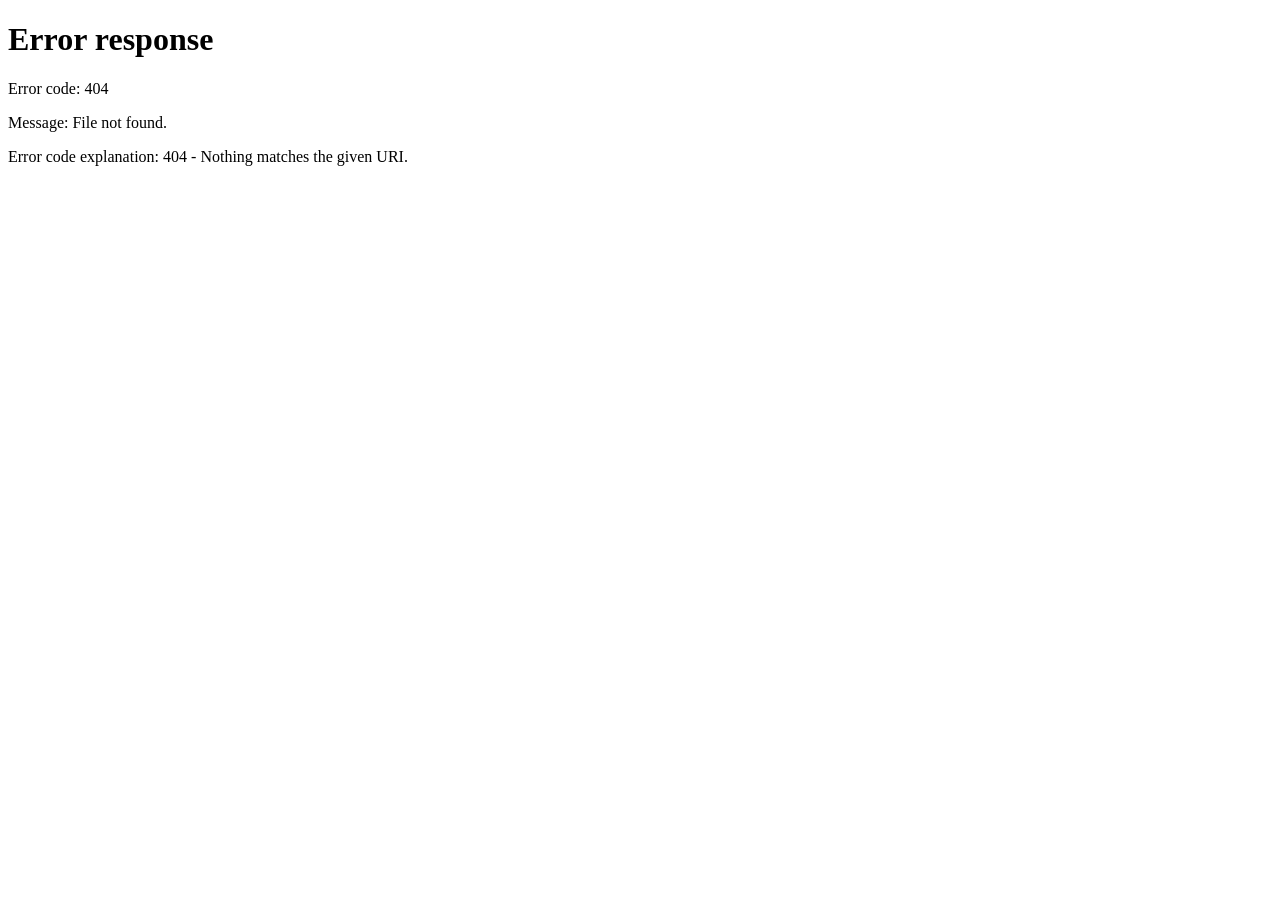
==== commit de6270de: "Add files via upload" ====
--- a/index.html
+++ b/index.html
@@ -1,366 +1,96 @@
-<!DOCTYPE html>
-<html lang="pt-BR">
-<head>
-  <meta charset="UTF-8">
-  <meta name="viewport" content="width=device-width, initial-scale=1.0">
-  <meta name="description" content="Projeto Corpo Novo: ebook de receitas fitness baratas com planner fitness de 21 dias, lista de compras econômica e cardápio simples por R$ 19,99.">
-  <meta property="og:title" content="Projeto Corpo Novo | Receitas Fitness Baratas">
-  <meta property="og:description" content="Coma melhor, organize sua rotina e comece uma vida mais saudável gastando pouco. Produto 100% digital por R$ 19,99.">
-  <meta property="og:type" content="website">
-  <meta property="og:image" content="assets/images/projeto-corpo-novo-hero.png">
-  <link rel="icon" href="assets/images/favicon.svg" type="image/svg+xml">
-  <title>Projeto Corpo Novo | Receitas Fitness Baratas + Planner 21 Dias</title>
-  
-  <link rel="stylesheet" href="assets/css/style.css">
-  <script src="assets/js/script.js"></script>
-</head>
-<body class="page-index">
-  <header class="site-header">
-    <div class="wrap nav">
-      <a class="brand" href="#topo" aria-label="Projeto Corpo Novo">
-        <span class="brand-mark">CN</span>
-        <span>Projeto Corpo Novo</span>
-      </a>
-      <nav class="nav-links" aria-label="Navegação principal">
-        <a href="#receber">Conteúdo</a>
-        <a href="#bonus">Bônus</a>
-        <a href="#metodo">Método</a>
-        <a href="#oferta">Oferta</a>
-        <a href="#faq">FAQ</a>
-      </nav>
-      <a class="nav-cta js-checkout-link" href="https://pay.kiwify.com.br/RQPyQaS">
-        Comprar agora
-        <svg class="icon-svg" viewBox="0 0 24 24" aria-hidden="true"><path d="M5 12h14"></path><path d="m13 6 6 6-6 6"></path></svg>
-      </a>
-    </div>
-  </header>
-
-  <main id="topo">
-    <section class="hero" aria-label="Oferta principal">
-      <img class="hero-bg" src="assets/images/projeto-corpo-novo-hero.png" alt="Mulher preparando marmitas saudáveis em uma cozinha moderna">
-      <div class="wrap hero-content">
-        <div class="hero-copy reveal">
-          <p class="eyebrow">Receitas fitness baratas + planner 21 dias</p>
-          <h1>Coma melhor, organize sua rotina e comece seu corpo novo sem gastar muito.</h1>
-          <p class="hero-subtitle">Um produto digital completo com receitas econômicas, cardápio simples, lista de compras e um planner de 21 dias para criar uma rotina saudável mesmo começando do zero.</p>
-          <div class="hero-price" aria-label="Preço da oferta">
-            <span>Oferta especial</span>
-            <strong>R$ 19,99</strong>
-          </div>
-          <div class="hero-actions">
-            <a class="btn-primary js-checkout-link" href="https://pay.kiwify.com.br/RQPyQaS">
-              Quero começar agora
-              <svg class="icon-svg" viewBox="0 0 24 24" aria-hidden="true"><path d="M5 12h14"></path><path d="m13 6 6 6-6 6"></path></svg>
-            </a>
-            <a class="btn-secondary" href="#receber">Ver o que recebo</a>
-          </div>
-          <p class="cta-note">Acesso imediato &bull; Produto 100% digital &bull; Oferta por tempo limitado.</p>
-          <div class="hero-proof" aria-label="Destaques do produto">
-            <span>Sem academia obrigatória</span>
-            <span>Alimentos simples</span>
-            <span>Feito para rotina real</span>
-          </div>
-        </div>
-
-        <div class="product-stage reveal" aria-label="Mockups do produto">
-          <div class="mockup-stack">
-            <div class="ebook-cover">
-              <span class="mock-label">Ebook fitness</span>
-              <div class="ebook-title">Projeto Corpo Novo</div>
-              <p class="ebook-sub">Receitas fitness baratas para comer melhor gastando pouco.</p>
-            </div>
-            <div class="planner-cover">
-              <h3>Planner Fitness 21 Dias</h3>
-              <div class="planner-lines" aria-hidden="true">
-                <span></span>
-                <span></span>
-                <span></span>
-                <span></span>
-                <span></span>
-                <span></span>
-              </div>
-            </div>
-            <div class="phone-mockup">
-              <div class="phone-screen">
-                <strong>Cardápio simples de 7 dias</strong>
-                <div class="phone-row"><span class="phone-dot"></span><span>Café da manhã</span></div>
-                <div class="phone-row"><span class="phone-dot"></span><span>Almoço prático</span></div>
-                <div class="phone-row"><span class="phone-dot"></span><span>Jantar leve</span></div>
-                <div class="phone-row"><span class="phone-dot"></span><span>Lista econômica</span></div>
-              </div>
-            </div>
-          </div>
-        </div>
-      </div>
-    </section>
-
-    <section class="intro-strip" aria-label="Resumo rápido">
-      <div class="wrap strip-grid">
-        <div class="strip-item"><span class="strip-icon"><svg class="icon-svg" viewBox="0 0 24 24" aria-hidden="true"><path d="M4 19.5V5a2 2 0 0 1 2-2h11"></path><path d="M8 7h7"></path><path d="M8 11h5"></path><path d="M6 21h13a1 1 0 0 0 1-1V7"></path></svg></span>Receitas econômicas</div>
-        <div class="strip-item"><span class="strip-icon"><svg class="icon-svg" viewBox="0 0 24 24" aria-hidden="true"><path d="M8 2v4"></path><path d="M16 2v4"></path><rect x="3" y="4" width="18" height="18" rx="2"></rect><path d="M3 10h18"></path></svg></span>Planner 21 dias</div>
-        <div class="strip-item"><span class="strip-icon"><svg class="icon-svg" viewBox="0 0 24 24" aria-hidden="true"><path d="M6 2 3 6v14a2 2 0 0 0 2 2h14a2 2 0 0 0 2-2V6l-3-4Z"></path><path d="M3 6h18"></path><path d="M16 10a4 4 0 0 1-8 0"></path></svg></span>Compras inteligentes</div>
-        <div class="strip-item"><span class="strip-icon"><svg class="icon-svg" viewBox="0 0 24 24" aria-hidden="true"><path d="M4 4h16v16H4z"></path><path d="M8 8h8"></path><path d="M8 12h8"></path><path d="M8 16h5"></path></svg></span>Cardápio de 7 dias</div>
-      </div>
-    </section>
-
-    <section id="receber">
-      <div class="wrap">
-        <div class="section-head center reveal">
-          <p class="eyebrow">O que você vai receber</p>
-          <h2>Uma oferta completa para simplificar sua rotina saudável.</h2>
-          <p>Tudo foi pensado para quem quer começar com alimentos acessíveis, organização simples e menos dúvida na hora de comer melhor.</p>
-        </div>
-        <div class="receive-grid">
-          <article class="card reveal">
-            <span class="card-icon"><svg class="icon-svg" viewBox="0 0 24 24" aria-hidden="true"><path d="M4 19.5V5a2 2 0 0 1 2-2h12v18H6a2 2 0 0 1-2-1.5Z"></path><path d="M8 7h6"></path><path d="M8 11h7"></path></svg></span>
-            <h3>Ebook de receitas fitness baratas</h3>
-            <p>Ideias simples para montar refeições mais saudáveis usando ingredientes fáceis de encontrar no mercado.</p>
-          </article>
-          <article class="card reveal">
-            <span class="card-icon"><svg class="icon-svg" viewBox="0 0 24 24" aria-hidden="true"><path d="M8 2v4"></path><path d="M16 2v4"></path><rect x="3" y="4" width="18" height="18" rx="2"></rect><path d="M8 14h.01"></path><path d="M12 14h.01"></path><path d="M16 14h.01"></path></svg></span>
-            <h3>Planner fitness de 21 dias</h3>
-            <p>Um plano visual para acompanhar hábitos, refeições, treinos leves e evolução diária sem complicação.</p>
-          </article>
-          <article class="card reveal">
-            <span class="card-icon"><svg class="icon-svg" viewBox="0 0 24 24" aria-hidden="true"><path d="M6 2 3 6v14a2 2 0 0 0 2 2h14a2 2 0 0 0 2-2V6l-3-4Z"></path><path d="M3 6h18"></path><path d="M7 11h10"></path><path d="M7 15h7"></path></svg></span>
-            <h3>Lista de compras econômica</h3>
-            <p>Uma seleção objetiva de alimentos versáteis para comprar melhor e evitar desperdício durante a semana.</p>
-          </article>
-          <article class="card reveal">
-            <span class="card-icon"><svg class="icon-svg" viewBox="0 0 24 24" aria-hidden="true"><path d="M4 4h16v16H4z"></path><path d="M8 8h8"></path><path d="M8 12h8"></path><path d="M8 16h5"></path></svg></span>
-            <h3>Cardápio simples de 7 dias</h3>
-            <p>Sugestões práticas para café da manhã, almoço, jantar e lanches usando combinações realistas.</p>
-          </article>
-        </div>
-      </div>
-    </section>
-
-    <section id="bonus" class="section-tint">
-      <div class="wrap">
-        <div class="section-head center reveal">
-          <p class="eyebrow">Bônus inclusos</p>
-          <h2>Você recebe mais do que um ebook.</h2>
-          <p>A ideia é deixar você com o caminho pronto: o que comprar, o que preparar e como manter a disciplina nos primeiros 21 dias.</p>
-        </div>
-        <div class="bonus-grid">
-          <article class="bonus-card reveal">
-            <span class="bonus-tag">Bônus 01</span>
-            <h3>Planner Fitness 21 Dias</h3>
-            <p>Para marcar água, refeições, movimento diário, sono e pequenas metas, criando constância sem pressão.</p>
-          </article>
-          <article class="bonus-card reveal">
-            <span class="bonus-tag">Bônus 02</span>
-            <h3>Lista de Compras Econômica</h3>
-            <p>Para ir ao mercado com foco e escolher alimentos que rendem várias combinações saudáveis.</p>
-          </article>
-          <article class="bonus-card reveal">
-            <span class="bonus-tag">Bônus 03</span>
-            <h3>Cardápio Simples de 7 Dias</h3>
-            <p>Para não travar na hora de decidir o que comer e manter a rotina mesmo nos dias corridos.</p>
-          </article>
-        </div>
-      </div>
-    </section>
-
-    <section id="para-quem">
-      <div class="wrap image-split">
-        <div class="reveal">
-          <p class="eyebrow">Para quem é este guia</p>
-          <h2>Feito para quem quer começar com leveza, sem gastar muito e sem depender de academia.</h2>
-          <p>O guia combina alimentação prática, organização de rotina e movimento simples para quem precisa de um começo claro, realista e econômico.</p>
-          <ul class="audience-list">
-            <li>Quem quer comer melhor, mas acha comida fitness cara</li>
-            <li>Quem sente falta de disciplina e precisa de um plano curto</li>
-            <li>Quem trabalha, estuda ou cuida da casa e tem pouco tempo</li>
-            <li>Quem prefere começar em casa antes de pagar academia</li>
-            <li>Quem quer organizar marmitas, compras e cardápio da semana</li>
-          </ul>
-        </div>
-        <div class="image-panel reveal">
-          <img src="assets/images/projeto-corpo-novo-mealprep.png" alt="Marmitas saudáveis e ingredientes econômicos organizados na cozinha">
-          <div class="floating-note">
-            <strong>Rotina real</strong>
-            <p>Ingredientes simples, preparo prático e organização para repetir durante a semana.</p>
-          </div>
-        </div>
-      </div>
-    </section>
-
-    <section id="metodo" class="method">
-      <div class="wrap">
-        <div class="section-head center reveal">
-          <p class="eyebrow">Método simples em 3 passos</p>
-          <h2>Você não precisa mudar tudo de uma vez.</h2>
-          <p>O foco é começar pequeno, criar repetição e deixar a rotina mais fácil de seguir.</p>
-        </div>
-        <div class="steps">
-          <article class="step reveal">
-            <span class="step-num">01</span>
-            <h3>Escolha refeições baratas</h3>
-            <p>Use a lista econômica para montar uma base simples de proteínas, carboidratos, legumes e lanches.</p>
-          </article>
-          <article class="step reveal">
-            <span class="step-num">02</span>
-            <h3>Organize seus 21 dias</h3>
-            <p>Acompanhe hábitos essenciais no planner e transforme intenção em rotina diária.</p>
-          </article>
-          <article class="step reveal">
-            <span class="step-num">03</span>
-            <h3>Repita o que funciona</h3>
-            <p>Com o cardápio de 7 dias, você reduz decisões e mantém consistência sem complicar.</p>
-          </article>
-        </div>
-      </div>
-    </section>
-
-    <section id="beneficios" class="section-tint">
-      <div class="wrap">
-        <div class="section-head center reveal">
-          <p class="eyebrow">Benefícios principais</p>
-          <h2>Mais clareza para cuidar de você todos os dias.</h2>
-        </div>
-        <div class="benefit-grid">
-          <article class="benefit-card reveal">
-            <span class="card-icon"><svg class="icon-svg" viewBox="0 0 24 24" aria-hidden="true"><path d="M12 1v22"></path><path d="M17 5H9.5a3.5 3.5 0 0 0 0 7H14a3.5 3.5 0 0 1 0 7H6"></path></svg></span>
-            <h3>Comer melhor gastando pouco</h3>
-            <p>Com opções acessíveis e fáceis de repetir.</p>
-          </article>
-          <article class="benefit-card reveal">
-            <span class="card-icon"><svg class="icon-svg" viewBox="0 0 24 24" aria-hidden="true"><path d="M4 19V5"></path><path d="M4 19h16"></path><path d="m7 15 4-4 3 3 5-7"></path></svg></span>
-            <h3>Criar uma rotina saudável</h3>
-            <p>Com passos pequenos e possíveis de manter.</p>
-          </article>
-          <article class="benefit-card reveal">
-            <span class="card-icon"><svg class="icon-svg" viewBox="0 0 24 24" aria-hidden="true"><path d="M20 6 9 17l-5-5"></path></svg></span>
-            <h3>Ter mais disciplina</h3>
-            <p>Com acompanhamento visual por 21 dias.</p>
-          </article>
-          <article class="benefit-card reveal">
-            <span class="card-icon"><svg class="icon-svg" viewBox="0 0 24 24" aria-hidden="true"><path d="M6.5 6.5 17.5 17.5"></path><path d="M17.5 6.5 6.5 17.5"></path><circle cx="12" cy="12" r="9"></circle></svg></span>
-            <h3>Começar sem academia</h3>
-            <p>Com foco em hábitos e movimentos simples.</p>
-          </article>
-          <article class="benefit-card reveal">
-            <span class="card-icon"><svg class="icon-svg" viewBox="0 0 24 24" aria-hidden="true"><path d="M9 11l3 3L22 4"></path><path d="M21 12v7a2 2 0 0 1-2 2H5a2 2 0 0 1-2-2V5a2 2 0 0 1 2-2h11"></path></svg></span>
-            <h3>Organizar alimentação e treino</h3>
-            <p>Com cardápio, planner e lista de compras juntos.</p>
-          </article>
-        </div>
-      </div>
-    </section>
-
-    <section id="oferta" class="offer">
-      <div class="wrap offer-grid">
-        <div class="offer-copy reveal">
-          <p class="eyebrow">Oferta especial</p>
-          <h2>Leve o pacote completo por apenas R$ 19,99.</h2>
-          <p>Você recebe o ebook principal e todos os bônus em formato digital, com acesso liberado após a confirmação do pagamento.</p>
-          <div class="hero-proof" aria-label="Resumo da oferta">
-            <span class="offer-pill">Ebook + planner</span>
-            <span class="offer-pill">Pagamento único</span>
-            <span class="offer-pill">Entrega digital</span>
-          </div>
-        </div>
-        <aside class="price-box reveal" aria-label="Preço e compra">
-          <p class="eyebrow">Hoje por tempo limitado</p>
-          <span class="old-price">Valor normal R$ 47,00</span>
-          <div class="price">R$ 19,99</div>
-          <p>Projeto Corpo Novo: Receitas Fitness Baratas + Rotina Saudável de 21 Dias.</p>
-          <ul class="check-list">
-            <li>Ebook de receitas fitness baratas</li>
-            <li>Planner Fitness 21 Dias</li>
-            <li>Lista de Compras Econômica</li>
-            <li>Cardápio Simples de 7 Dias</li>
-          </ul>
-          <a class="btn-primary js-checkout-link" href="https://pay.kiwify.com.br/RQPyQaS">
-            Quero começar agora
-            <svg class="icon-svg" viewBox="0 0 24 24" aria-hidden="true"><path d="M5 12h14"></path><path d="m13 6 6 6-6 6"></path></svg>
-          </a>
-          <p class="cta-note offer-note">Acesso imediato &bull; Produto 100% digital.</p>
-        </aside>
-      </div>
-    </section>
-
-    <section id="seguranca">
-      <div class="wrap">
-        <div class="section-head center reveal">
-          <p class="eyebrow">Garantia e segurança</p>
-          <h2>Compra simples, segura e com acesso digital.</h2>
-          <p>O pagamento é processado pela Kiwify. Após a confirmação, você recebe as instruções de acesso no e-mail usado na compra.</p>
-        </div>
-        <div class="safe-row">
-          <article class="safe-item reveal">
-            <strong>Pagamento seguro</strong>
-            <p>Checkout protegido pela plataforma de pagamento, sem precisar enviar comprovantes manualmente.</p>
-          </article>
-          <article class="safe-item reveal">
-            <strong>Acesso imediato</strong>
-            <p>Produto digital liberado após a confirmação da compra, ideal para começar ainda hoje.</p>
-          </article>
-          <article class="safe-item reveal">
-            <strong>Produto educativo</strong>
-            <p>Conteúdo prático para organização de rotina. Não substitui orientação médica, nutricional ou profissional.</p>
-          </article>
-        </div>
-      </div>
-    </section>
-
-    <section id="faq" class="faq">
-      <div class="wrap">
-        <div class="section-head center reveal">
-          <p class="eyebrow">Perguntas frequentes</p>
-          <h2>Dúvidas rápidas antes de começar.</h2>
-        </div>
-        <div class="faq-grid">
-          <article class="faq-item reveal">
-            <h3>O produto é físico?</h3>
-            <p>Não. É um produto 100% digital, com acesso online após a confirmação da compra.</p>
-          </article>
-          <article class="faq-item reveal">
-            <h3>Preciso de academia para usar?</h3>
-            <p>Não. O foco é organização alimentar, rotina saudável e começo simples em casa.</p>
-          </article>
-          <article class="faq-item reveal">
-            <h3>As receitas usam ingredientes caros?</h3>
-            <p>A proposta é justamente usar alimentos comuns e econômicos para facilitar a rotina.</p>
-          </article>
-          <article class="faq-item reveal">
-            <h3>Recebo o acesso na hora?</h3>
-            <p>O acesso é liberado após a confirmação do pagamento pela Kiwify e enviado para o e-mail da compra.</p>
-          </article>
-          <article class="faq-item reveal">
-            <h3>O guia promete emagrecimento?</h3>
-            <p>Não. O material ajuda na organização de hábitos, alimentação e rotina. Resultados variam de pessoa para pessoa.</p>
-          </article>
-          <article class="faq-item reveal">
-            <h3>Posso comprar pelo celular?</h3>
-            <p>Sim. A página e o checkout foram preparados para celular e computador.</p>
-          </article>
-        </div>
-      </div>
-    </section>
-
-    <section class="final-cta">
-      <div class="wrap final-box reveal">
-        <p class="eyebrow">Comece com um plano simples</p>
-        <h2>Seu primeiro passo saudável pode custar menos que uma refeição fora.</h2>
-        <p>Receba o pacote digital completo por R$ 19,99 e organize os próximos 21 dias com receitas, compras e cardápio no mesmo lugar.</p>
-        <div class="hero-actions">
-          <a class="btn-primary js-checkout-link" href="https://pay.kiwify.com.br/RQPyQaS">
-            Quero começar agora
-            <svg class="icon-svg" viewBox="0 0 24 24" aria-hidden="true"><path d="M5 12h14"></path><path d="m13 6 6 6-6 6"></path></svg>
-          </a>
-          <a class="btn-secondary" href="#receber">Rever conteúdo</a>
-        </div>
-        <p class="cta-note">Acesso imediato &bull; Produto 100% digital &bull; Oferta por tempo limitado.</p>
-      </div>
-    </section>
-  </main>
-
-  <footer class="footer">
-    <div class="wrap">
-      <span>© 2026 Projeto Corpo Novo. Produto digital educativo.</span>
-      <a class="js-checkout-link" href="https://pay.kiwify.com.br/RQPyQaS">Comprar por R$ 19,99</a>
-    </div>
-  </footer></body>
-</html>
+<!DOCTYPE html>
+<html lang="pt-BR">
+<head>
+  <meta charset="UTF-8">
+  <meta name="viewport" content="width=device-width, initial-scale=1.0">
+  <meta http-equiv="refresh" content="0; url=projeto-corpo-novo-produto-completo.html">
+  <link rel="canonical" href="projeto-corpo-novo-produto-completo.html">
+  <title>Projeto Corpo Novo | Produto Digital</title>
+  <style>
+    :root {
+      --green: #1fbf75;
+      --green-dark: #0a6b45;
+      --cream: #fffaf3;
+      --ink: #17231d;
+      --muted: #657269;
+      --line: rgba(23, 35, 29, 0.12);
+    }
+
+    * {
+      box-sizing: border-box;
+    }
+
+    body {
+      min-height: 100vh;
+      display: grid;
+      place-items: center;
+      margin: 0;
+      padding: 24px;
+      background: linear-gradient(135deg, rgba(31, 191, 117, 0.16), rgba(255, 90, 95, 0.08)), var(--cream);
+      color: var(--ink);
+      font-family: Inter, ui-sans-serif, system-ui, -apple-system, BlinkMacSystemFont, "Segoe UI", Arial, sans-serif;
+      line-height: 1.55;
+    }
+
+    main {
+      width: min(620px, 100%);
+      padding: 32px;
+      border: 1px solid var(--line);
+      border-radius: 8px;
+      background: rgba(255, 255, 255, 0.92);
+      box-shadow: 0 24px 70px rgba(25, 55, 42, 0.14);
+      text-align: center;
+    }
+
+    h1 {
+      margin: 0 0 10px;
+      font-size: clamp(2rem, 8vw, 3rem);
+      line-height: 1.02;
+    }
+
+    p {
+      margin: 0 0 22px;
+      color: var(--muted);
+    }
+
+    .actions {
+      display: grid;
+      gap: 12px;
+    }
+
+    a {
+      min-height: 50px;
+      display: inline-flex;
+      align-items: center;
+      justify-content: center;
+      border-radius: 8px;
+      font-weight: 900;
+      text-decoration: none;
+    }
+
+    .primary {
+      background: linear-gradient(135deg, var(--green), #0fa3b1);
+      color: #ffffff;
+    }
+
+    .secondary {
+      border: 1px solid var(--line);
+      color: var(--green-dark);
+      background: rgba(31, 191, 117, 0.08);
+    }
+  </style>
+  <script>
+    window.location.replace("projeto-corpo-novo-produto-completo.html" + window.location.search + window.location.hash);
+  </script>
+</head>
+<body>
+  <main>
+    <h1>Projeto Corpo Novo</h1>
+    <p>Redirecionando para o produto digital completo...</p>
+    <div class="actions">
+      <a class="primary" href="projeto-corpo-novo-produto-completo.html">Abrir produto digital</a>
+      <a class="secondary" href="Projeto-Corpo-Novo-Produto-Digital-Completo.pdf">Abrir PDF</a>
+    </div>
+  </main>
+</body>
+</html>
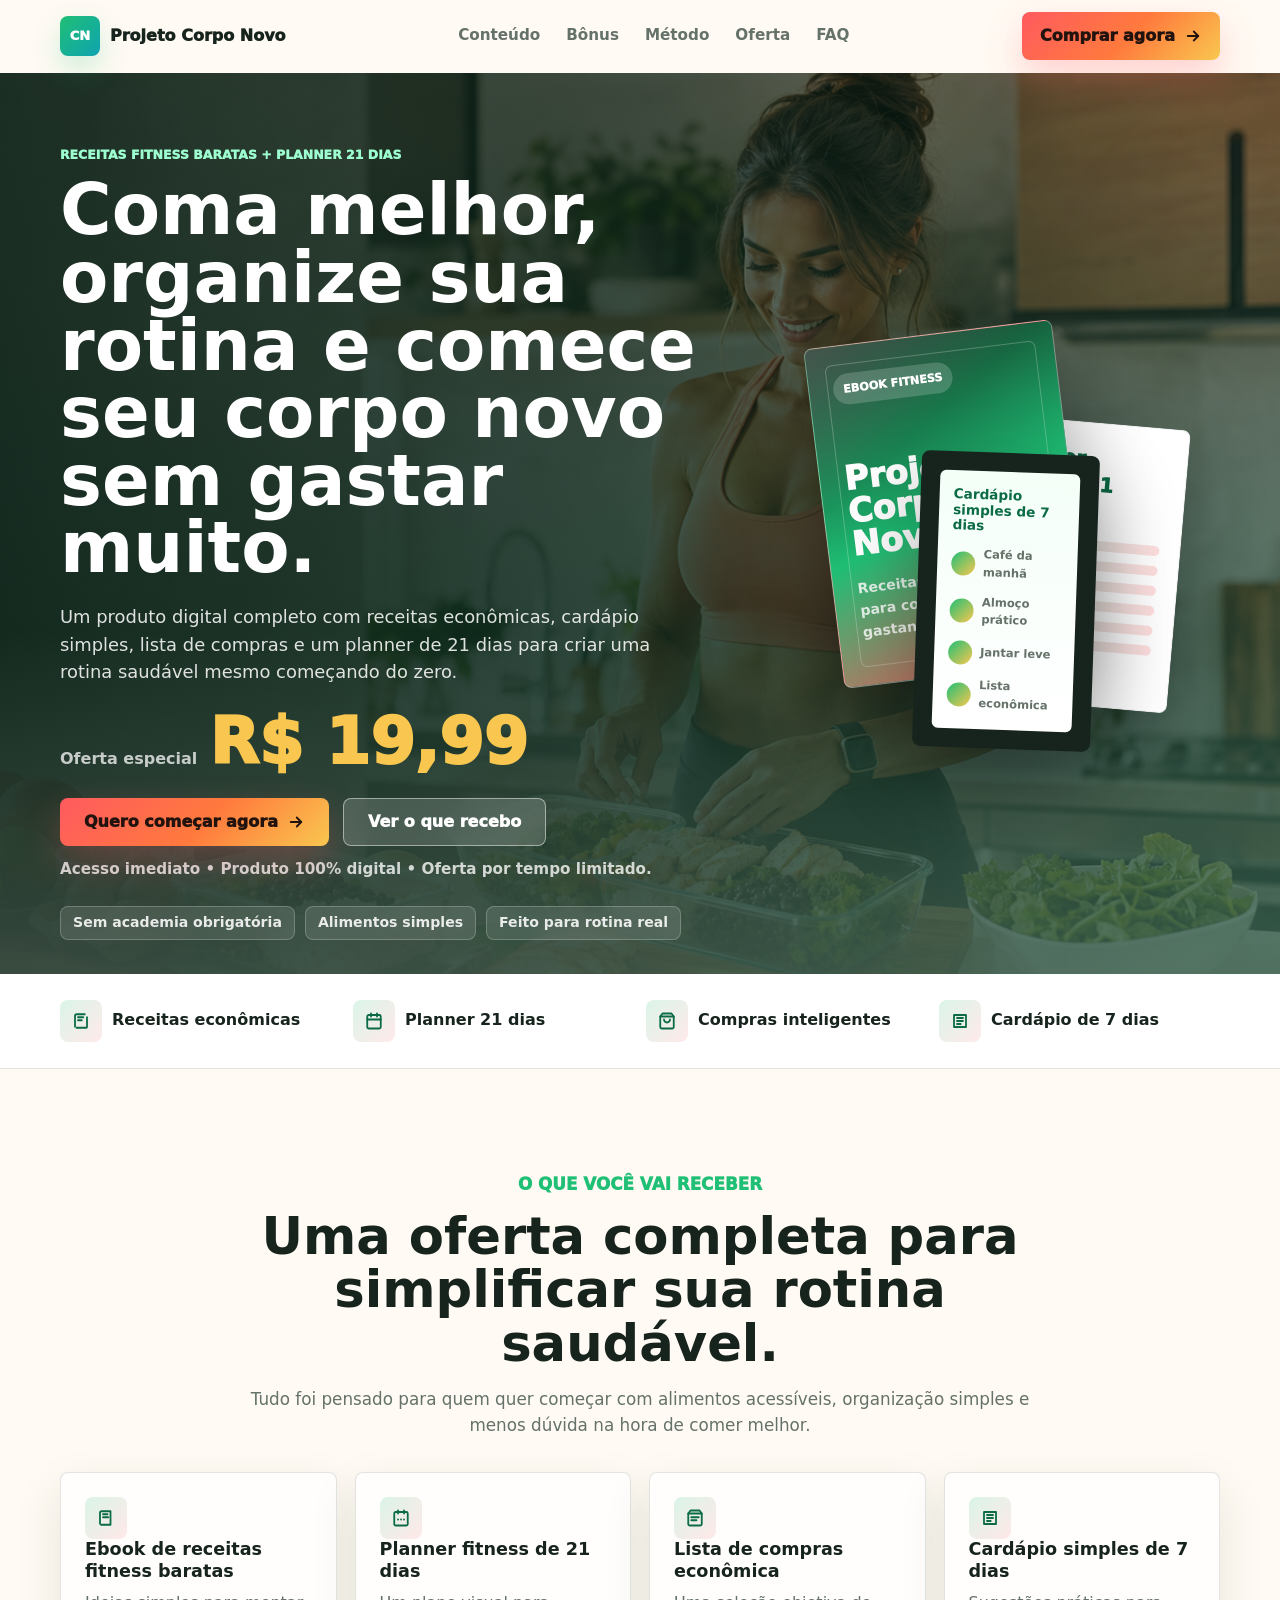
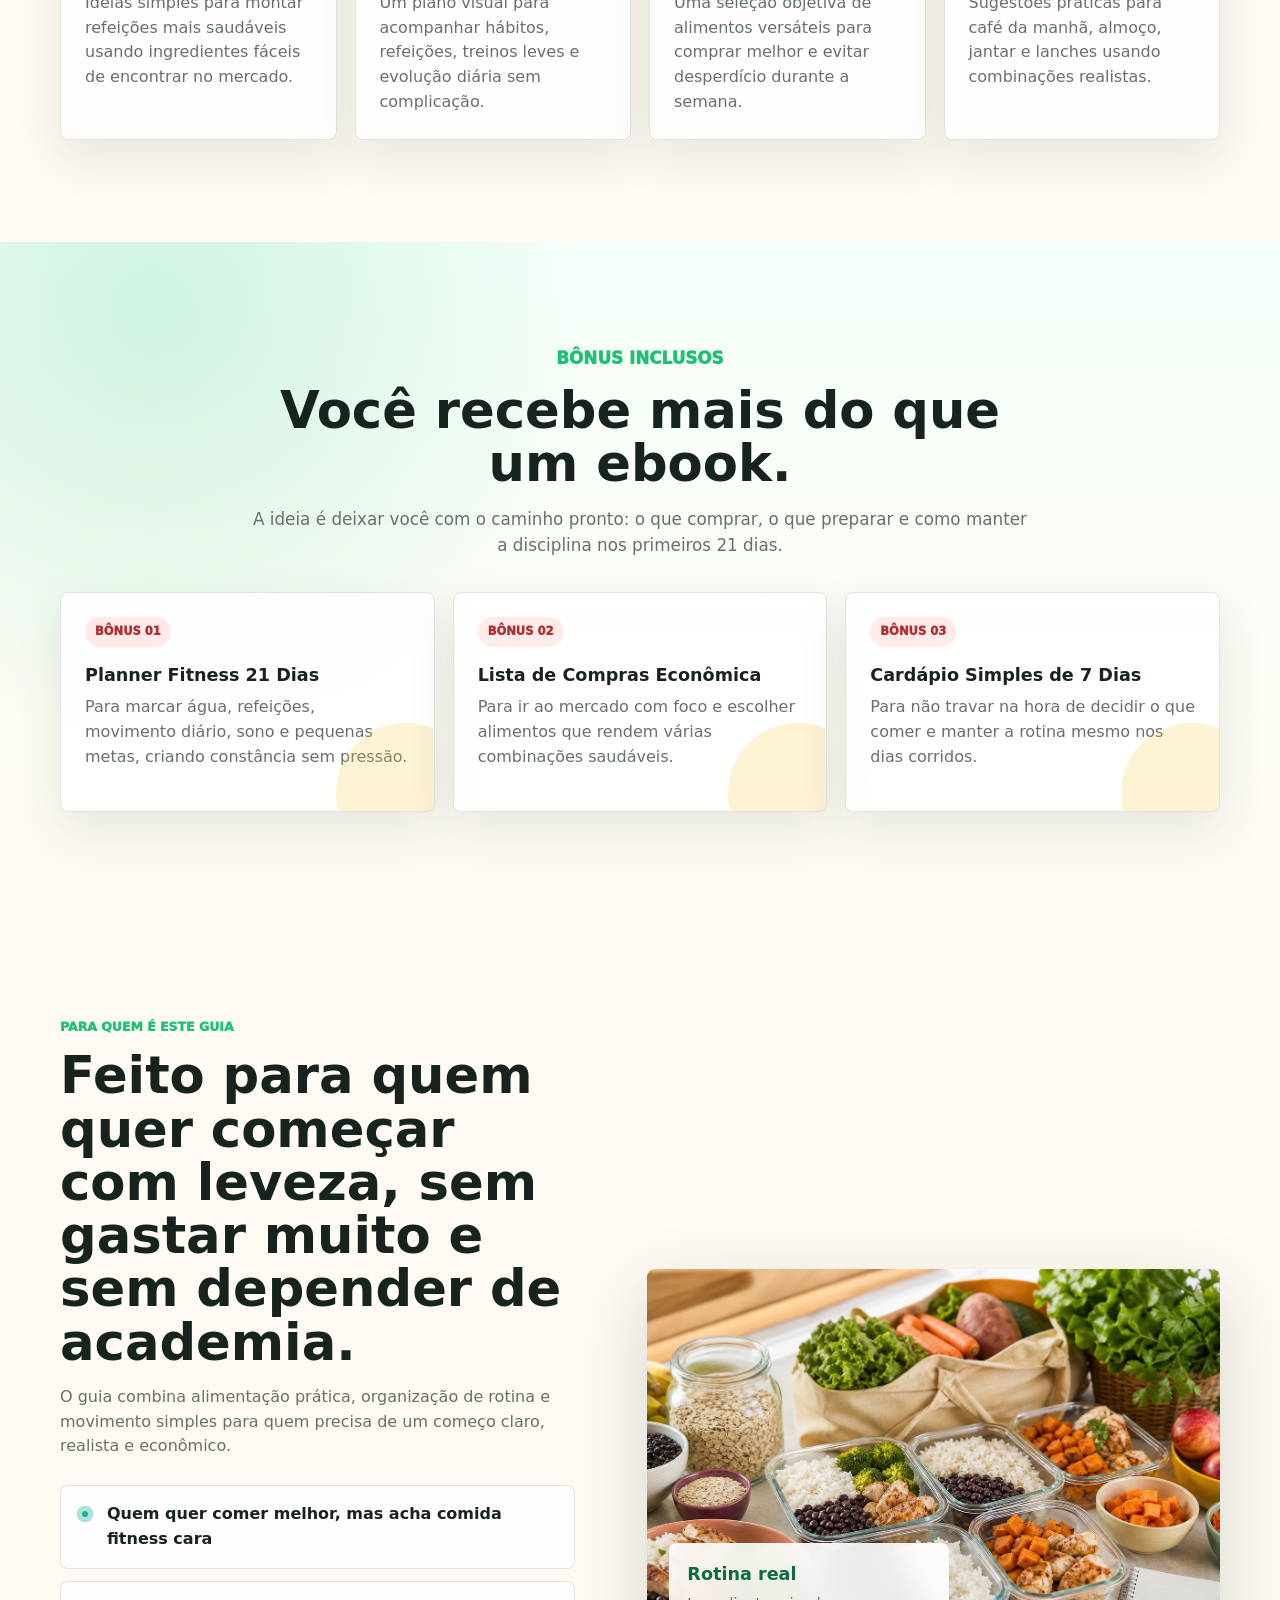
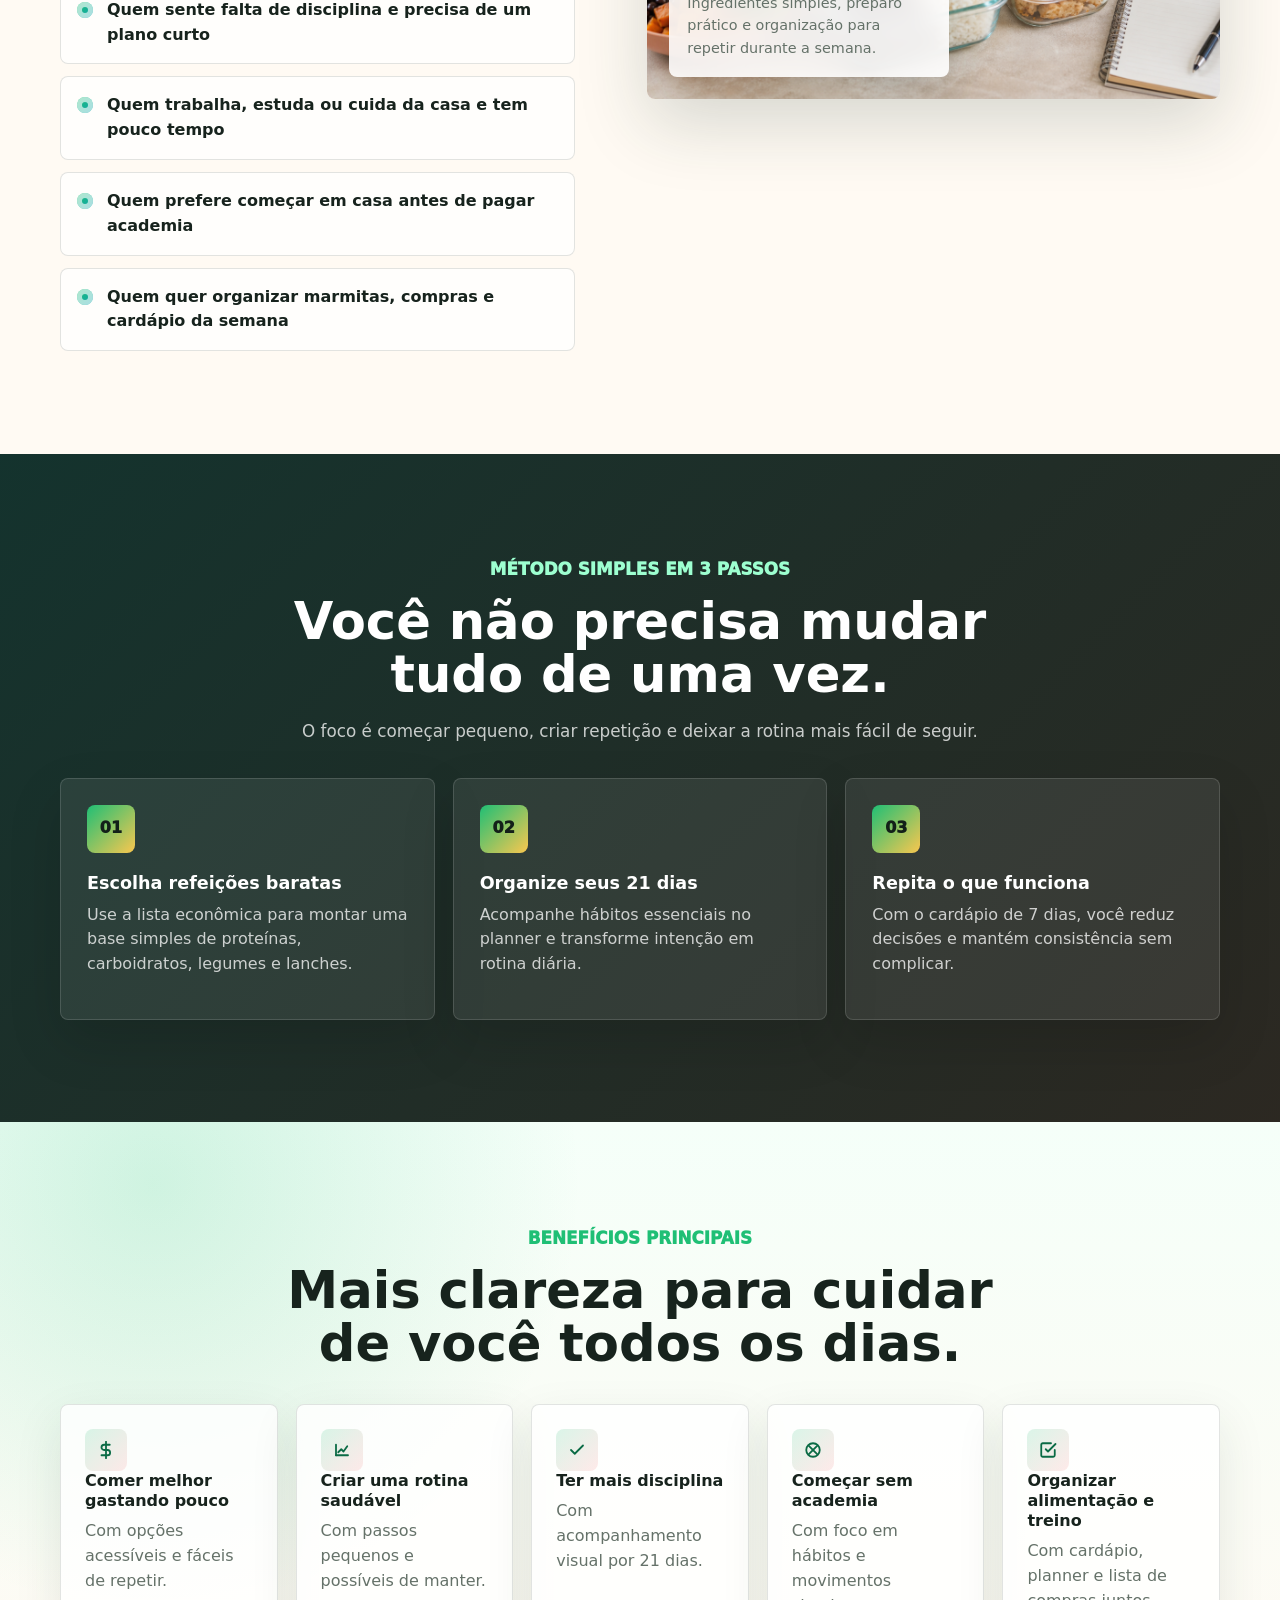
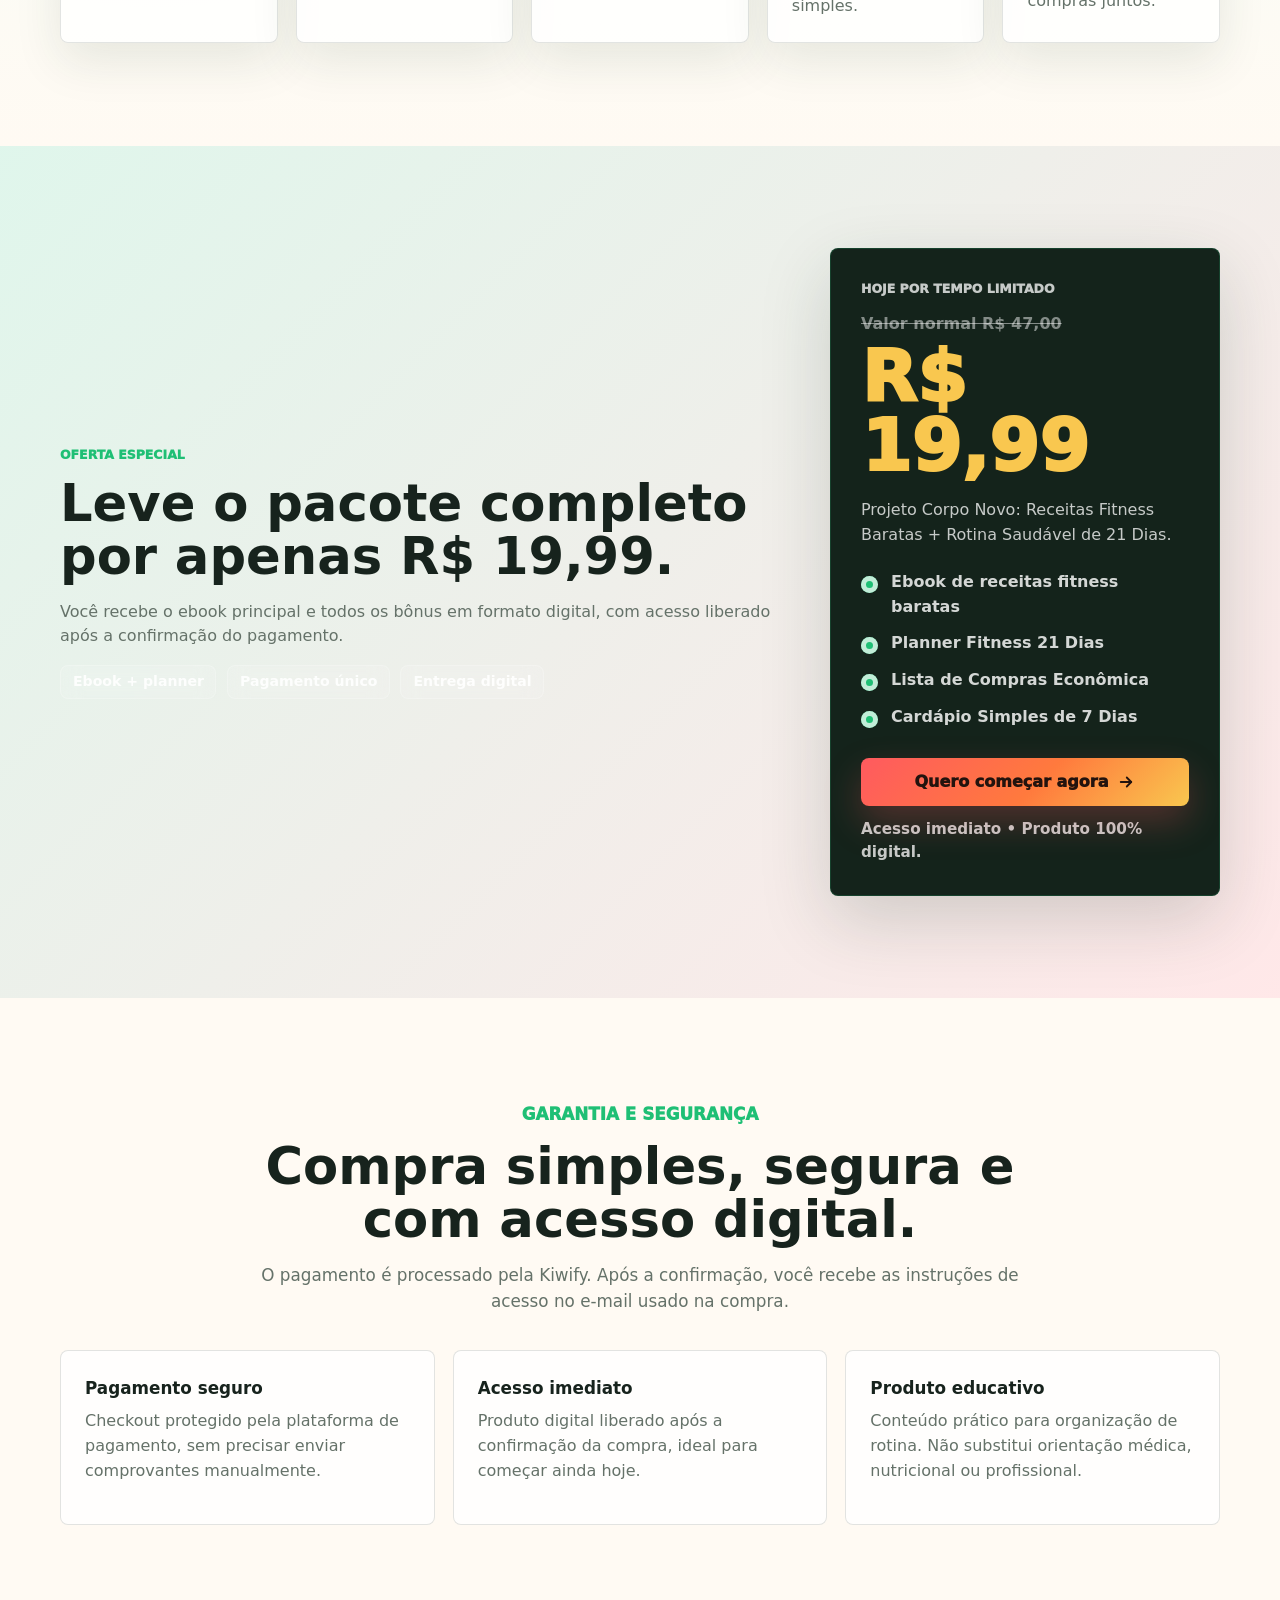
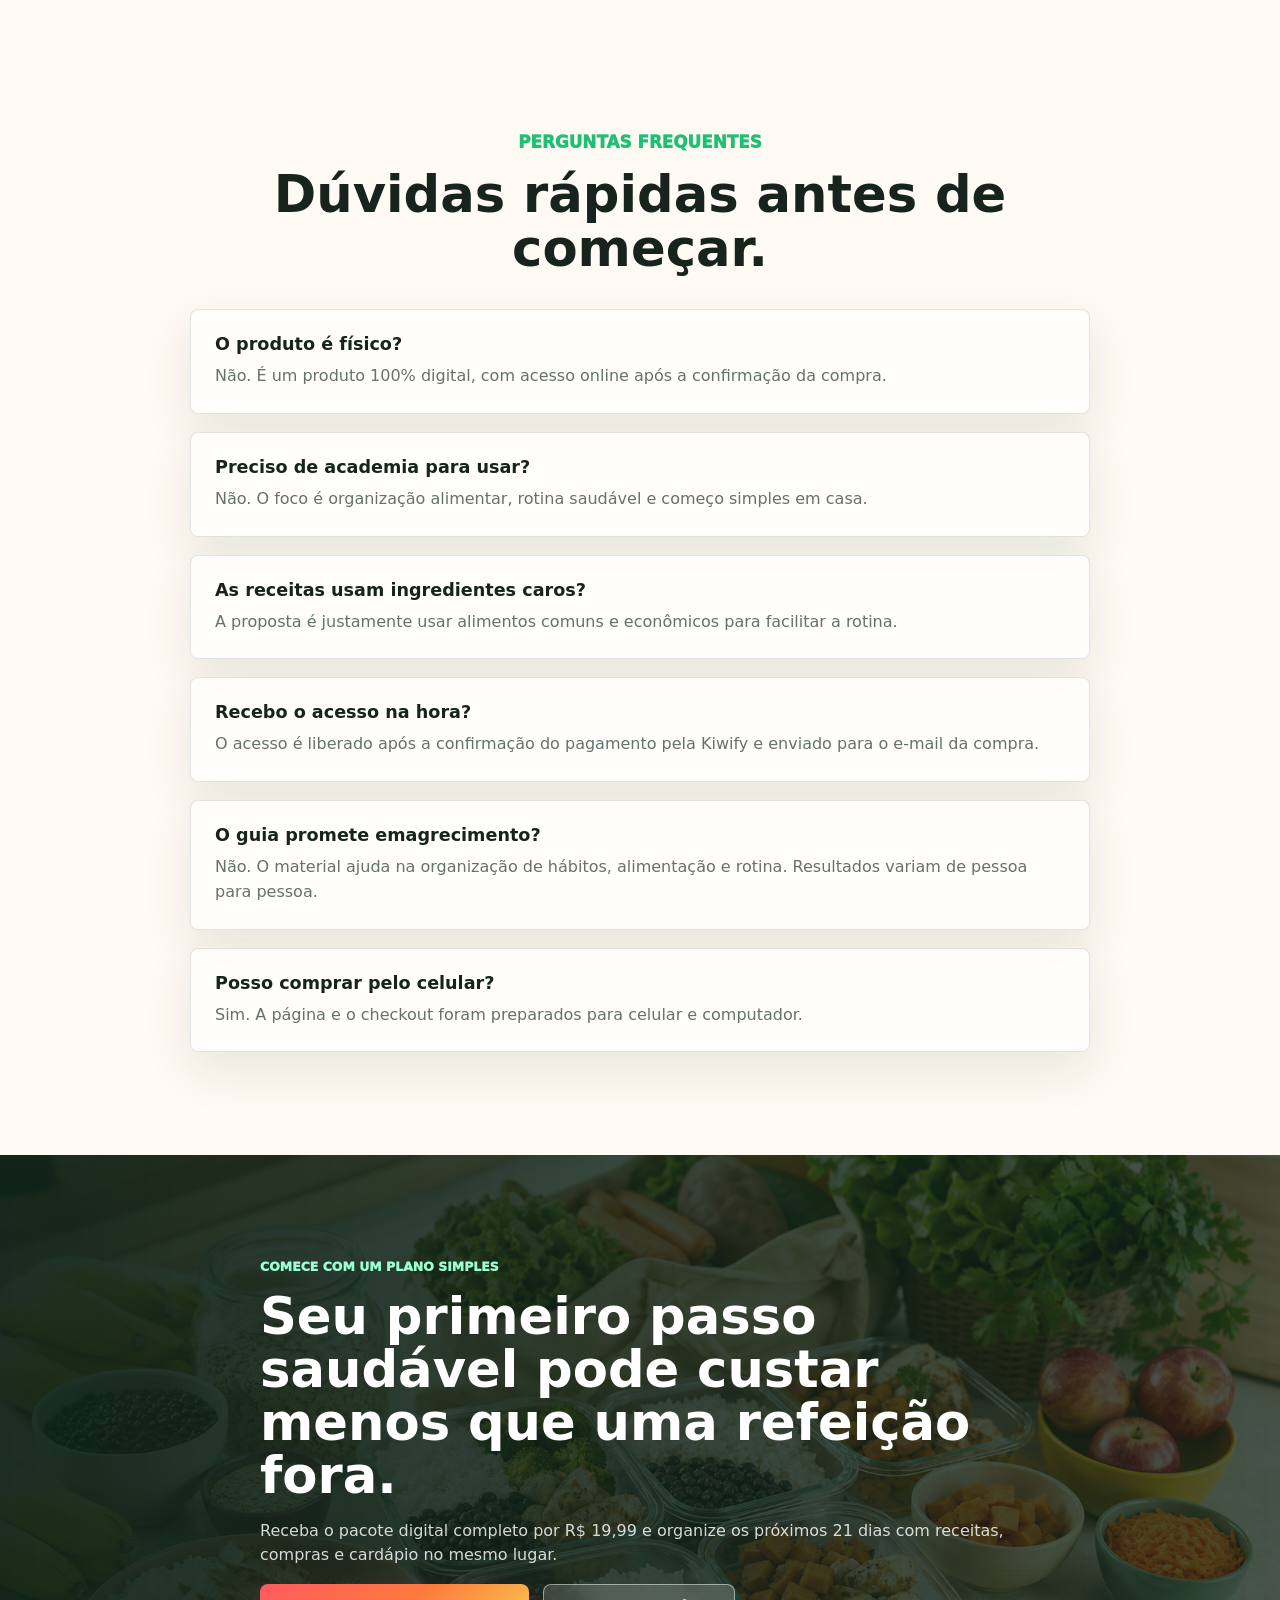
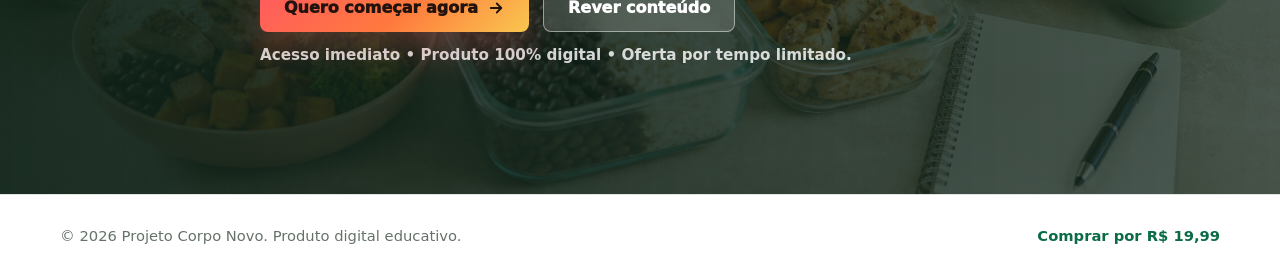
==== commit fe79fe9d: "Add files via upload" ====
--- a/index.html
+++ b/index.html
@@ -1,96 +1,366 @@
-<!DOCTYPE html>
-<html lang="pt-BR">
-<head>
-  <meta charset="UTF-8">
-  <meta name="viewport" content="width=device-width, initial-scale=1.0">
-  <meta http-equiv="refresh" content="0; url=projeto-corpo-novo-produto-completo.html">
-  <link rel="canonical" href="projeto-corpo-novo-produto-completo.html">
-  <title>Projeto Corpo Novo | Produto Digital</title>
-  <style>
-    :root {
-      --green: #1fbf75;
-      --green-dark: #0a6b45;
-      --cream: #fffaf3;
-      --ink: #17231d;
-      --muted: #657269;
-      --line: rgba(23, 35, 29, 0.12);
-    }
-
-    * {
-      box-sizing: border-box;
-    }
-
-    body {
-      min-height: 100vh;
-      display: grid;
-      place-items: center;
-      margin: 0;
-      padding: 24px;
-      background: linear-gradient(135deg, rgba(31, 191, 117, 0.16), rgba(255, 90, 95, 0.08)), var(--cream);
-      color: var(--ink);
-      font-family: Inter, ui-sans-serif, system-ui, -apple-system, BlinkMacSystemFont, "Segoe UI", Arial, sans-serif;
-      line-height: 1.55;
-    }
-
-    main {
-      width: min(620px, 100%);
-      padding: 32px;
-      border: 1px solid var(--line);
-      border-radius: 8px;
-      background: rgba(255, 255, 255, 0.92);
-      box-shadow: 0 24px 70px rgba(25, 55, 42, 0.14);
-      text-align: center;
-    }
-
-    h1 {
-      margin: 0 0 10px;
-      font-size: clamp(2rem, 8vw, 3rem);
-      line-height: 1.02;
-    }
-
-    p {
-      margin: 0 0 22px;
-      color: var(--muted);
-    }
-
-    .actions {
-      display: grid;
-      gap: 12px;
-    }
-
-    a {
-      min-height: 50px;
-      display: inline-flex;
-      align-items: center;
-      justify-content: center;
-      border-radius: 8px;
-      font-weight: 900;
-      text-decoration: none;
-    }
-
-    .primary {
-      background: linear-gradient(135deg, var(--green), #0fa3b1);
-      color: #ffffff;
-    }
-
-    .secondary {
-      border: 1px solid var(--line);
-      color: var(--green-dark);
-      background: rgba(31, 191, 117, 0.08);
-    }
-  </style>
-  <script>
-    window.location.replace("projeto-corpo-novo-produto-completo.html" + window.location.search + window.location.hash);
-  </script>
-</head>
-<body>
-  <main>
-    <h1>Projeto Corpo Novo</h1>
-    <p>Redirecionando para o produto digital completo...</p>
-    <div class="actions">
-      <a class="primary" href="projeto-corpo-novo-produto-completo.html">Abrir produto digital</a>
-      <a class="secondary" href="Projeto-Corpo-Novo-Produto-Digital-Completo.pdf">Abrir PDF</a>
-    </div>
-  </main>
-</body>
-</html>
+<!DOCTYPE html>
+<html lang="pt-BR">
+<head>
+  <meta charset="UTF-8">
+  <meta name="viewport" content="width=device-width, initial-scale=1.0">
+  <meta name="description" content="Projeto Corpo Novo: ebook de receitas fitness baratas com planner fitness de 21 dias, lista de compras econômica e cardápio simples por R$ 19,99.">
+  <meta property="og:title" content="Projeto Corpo Novo | Receitas Fitness Baratas">
+  <meta property="og:description" content="Coma melhor, organize sua rotina e comece uma vida mais saudável gastando pouco. Produto 100% digital por R$ 19,99.">
+  <meta property="og:type" content="website">
+  <meta property="og:image" content="assets/images/projeto-corpo-novo-hero.png">
+  <link rel="icon" href="assets/images/favicon.svg" type="image/svg+xml">
+  <title>Projeto Corpo Novo | Receitas Fitness Baratas + Planner 21 Dias</title>
+  
+  <link rel="stylesheet" href="assets/css/style.css">
+  <script src="assets/js/script.js"></script>
+</head>
+<body class="page-index">
+  <header class="site-header">
+    <div class="wrap nav">
+      <a class="brand" href="#topo" aria-label="Projeto Corpo Novo">
+        <span class="brand-mark">CN</span>
+        <span>Projeto Corpo Novo</span>
+      </a>
+      <nav class="nav-links" aria-label="Navegação principal">
+        <a href="#receber">Conteúdo</a>
+        <a href="#bonus">Bônus</a>
+        <a href="#metodo">Método</a>
+        <a href="#oferta">Oferta</a>
+        <a href="#faq">FAQ</a>
+      </nav>
+      <a class="nav-cta js-checkout-link" href="https://pay.kiwify.com.br/RQPyQaS">
+        Comprar agora
+        <svg class="icon-svg" viewBox="0 0 24 24" aria-hidden="true"><path d="M5 12h14"></path><path d="m13 6 6 6-6 6"></path></svg>
+      </a>
+    </div>
+  </header>
+
+  <main id="topo">
+    <section class="hero" aria-label="Oferta principal">
+      <img class="hero-bg" src="assets/images/projeto-corpo-novo-hero.png" alt="Mulher preparando marmitas saudáveis em uma cozinha moderna">
+      <div class="wrap hero-content">
+        <div class="hero-copy reveal">
+          <p class="eyebrow">Receitas fitness baratas + planner 21 dias</p>
+          <h1>Coma melhor, organize sua rotina e comece seu corpo novo sem gastar muito.</h1>
+          <p class="hero-subtitle">Um produto digital completo com receitas econômicas, cardápio simples, lista de compras e um planner de 21 dias para criar uma rotina saudável mesmo começando do zero.</p>
+          <div class="hero-price" aria-label="Preço da oferta">
+            <span>Oferta especial</span>
+            <strong>R$ 19,99</strong>
+          </div>
+          <div class="hero-actions">
+            <a class="btn-primary js-checkout-link" href="https://pay.kiwify.com.br/RQPyQaS">
+              Quero começar agora
+              <svg class="icon-svg" viewBox="0 0 24 24" aria-hidden="true"><path d="M5 12h14"></path><path d="m13 6 6 6-6 6"></path></svg>
+            </a>
+            <a class="btn-secondary" href="#receber">Ver o que recebo</a>
+          </div>
+          <p class="cta-note">Acesso imediato &bull; Produto 100% digital &bull; Oferta por tempo limitado.</p>
+          <div class="hero-proof" aria-label="Destaques do produto">
+            <span>Sem academia obrigatória</span>
+            <span>Alimentos simples</span>
+            <span>Feito para rotina real</span>
+          </div>
+        </div>
+
+        <div class="product-stage reveal" aria-label="Mockups do produto">
+          <div class="mockup-stack">
+            <div class="ebook-cover">
+              <span class="mock-label">Ebook fitness</span>
+              <div class="ebook-title">Projeto Corpo Novo</div>
+              <p class="ebook-sub">Receitas fitness baratas para comer melhor gastando pouco.</p>
+            </div>
+            <div class="planner-cover">
+              <h3>Planner Fitness 21 Dias</h3>
+              <div class="planner-lines" aria-hidden="true">
+                <span></span>
+                <span></span>
+                <span></span>
+                <span></span>
+                <span></span>
+                <span></span>
+              </div>
+            </div>
+            <div class="phone-mockup">
+              <div class="phone-screen">
+                <strong>Cardápio simples de 7 dias</strong>
+                <div class="phone-row"><span class="phone-dot"></span><span>Café da manhã</span></div>
+                <div class="phone-row"><span class="phone-dot"></span><span>Almoço prático</span></div>
+                <div class="phone-row"><span class="phone-dot"></span><span>Jantar leve</span></div>
+                <div class="phone-row"><span class="phone-dot"></span><span>Lista econômica</span></div>
+              </div>
+            </div>
+          </div>
+        </div>
+      </div>
+    </section>
+
+    <section class="intro-strip" aria-label="Resumo rápido">
+      <div class="wrap strip-grid">
+        <div class="strip-item"><span class="strip-icon"><svg class="icon-svg" viewBox="0 0 24 24" aria-hidden="true"><path d="M4 19.5V5a2 2 0 0 1 2-2h11"></path><path d="M8 7h7"></path><path d="M8 11h5"></path><path d="M6 21h13a1 1 0 0 0 1-1V7"></path></svg></span>Receitas econômicas</div>
+        <div class="strip-item"><span class="strip-icon"><svg class="icon-svg" viewBox="0 0 24 24" aria-hidden="true"><path d="M8 2v4"></path><path d="M16 2v4"></path><rect x="3" y="4" width="18" height="18" rx="2"></rect><path d="M3 10h18"></path></svg></span>Planner 21 dias</div>
+        <div class="strip-item"><span class="strip-icon"><svg class="icon-svg" viewBox="0 0 24 24" aria-hidden="true"><path d="M6 2 3 6v14a2 2 0 0 0 2 2h14a2 2 0 0 0 2-2V6l-3-4Z"></path><path d="M3 6h18"></path><path d="M16 10a4 4 0 0 1-8 0"></path></svg></span>Compras inteligentes</div>
+        <div class="strip-item"><span class="strip-icon"><svg class="icon-svg" viewBox="0 0 24 24" aria-hidden="true"><path d="M4 4h16v16H4z"></path><path d="M8 8h8"></path><path d="M8 12h8"></path><path d="M8 16h5"></path></svg></span>Cardápio de 7 dias</div>
+      </div>
+    </section>
+
+    <section id="receber">
+      <div class="wrap">
+        <div class="section-head center reveal">
+          <p class="eyebrow">O que você vai receber</p>
+          <h2>Uma oferta completa para simplificar sua rotina saudável.</h2>
+          <p>Tudo foi pensado para quem quer começar com alimentos acessíveis, organização simples e menos dúvida na hora de comer melhor.</p>
+        </div>
+        <div class="receive-grid">
+          <article class="card reveal">
+            <span class="card-icon"><svg class="icon-svg" viewBox="0 0 24 24" aria-hidden="true"><path d="M4 19.5V5a2 2 0 0 1 2-2h12v18H6a2 2 0 0 1-2-1.5Z"></path><path d="M8 7h6"></path><path d="M8 11h7"></path></svg></span>
+            <h3>Ebook de receitas fitness baratas</h3>
+            <p>Ideias simples para montar refeições mais saudáveis usando ingredientes fáceis de encontrar no mercado.</p>
+          </article>
+          <article class="card reveal">
+            <span class="card-icon"><svg class="icon-svg" viewBox="0 0 24 24" aria-hidden="true"><path d="M8 2v4"></path><path d="M16 2v4"></path><rect x="3" y="4" width="18" height="18" rx="2"></rect><path d="M8 14h.01"></path><path d="M12 14h.01"></path><path d="M16 14h.01"></path></svg></span>
+            <h3>Planner fitness de 21 dias</h3>
+            <p>Um plano visual para acompanhar hábitos, refeições, treinos leves e evolução diária sem complicação.</p>
+          </article>
+          <article class="card reveal">
+            <span class="card-icon"><svg class="icon-svg" viewBox="0 0 24 24" aria-hidden="true"><path d="M6 2 3 6v14a2 2 0 0 0 2 2h14a2 2 0 0 0 2-2V6l-3-4Z"></path><path d="M3 6h18"></path><path d="M7 11h10"></path><path d="M7 15h7"></path></svg></span>
+            <h3>Lista de compras econômica</h3>
+            <p>Uma seleção objetiva de alimentos versáteis para comprar melhor e evitar desperdício durante a semana.</p>
+          </article>
+          <article class="card reveal">
+            <span class="card-icon"><svg class="icon-svg" viewBox="0 0 24 24" aria-hidden="true"><path d="M4 4h16v16H4z"></path><path d="M8 8h8"></path><path d="M8 12h8"></path><path d="M8 16h5"></path></svg></span>
+            <h3>Cardápio simples de 7 dias</h3>
+            <p>Sugestões práticas para café da manhã, almoço, jantar e lanches usando combinações realistas.</p>
+          </article>
+        </div>
+      </div>
+    </section>
+
+    <section id="bonus" class="section-tint">
+      <div class="wrap">
+        <div class="section-head center reveal">
+          <p class="eyebrow">Bônus inclusos</p>
+          <h2>Você recebe mais do que um ebook.</h2>
+          <p>A ideia é deixar você com o caminho pronto: o que comprar, o que preparar e como manter a disciplina nos primeiros 21 dias.</p>
+        </div>
+        <div class="bonus-grid">
+          <article class="bonus-card reveal">
+            <span class="bonus-tag">Bônus 01</span>
+            <h3>Planner Fitness 21 Dias</h3>
+            <p>Para marcar água, refeições, movimento diário, sono e pequenas metas, criando constância sem pressão.</p>
+          </article>
+          <article class="bonus-card reveal">
+            <span class="bonus-tag">Bônus 02</span>
+            <h3>Lista de Compras Econômica</h3>
+            <p>Para ir ao mercado com foco e escolher alimentos que rendem várias combinações saudáveis.</p>
+          </article>
+          <article class="bonus-card reveal">
+            <span class="bonus-tag">Bônus 03</span>
+            <h3>Cardápio Simples de 7 Dias</h3>
+            <p>Para não travar na hora de decidir o que comer e manter a rotina mesmo nos dias corridos.</p>
+          </article>
+        </div>
+      </div>
+    </section>
+
+    <section id="para-quem">
+      <div class="wrap image-split">
+        <div class="reveal">
+          <p class="eyebrow">Para quem é este guia</p>
+          <h2>Feito para quem quer começar com leveza, sem gastar muito e sem depender de academia.</h2>
+          <p>O guia combina alimentação prática, organização de rotina e movimento simples para quem precisa de um começo claro, realista e econômico.</p>
+          <ul class="audience-list">
+            <li>Quem quer comer melhor, mas acha comida fitness cara</li>
+            <li>Quem sente falta de disciplina e precisa de um plano curto</li>
+            <li>Quem trabalha, estuda ou cuida da casa e tem pouco tempo</li>
+            <li>Quem prefere começar em casa antes de pagar academia</li>
+            <li>Quem quer organizar marmitas, compras e cardápio da semana</li>
+          </ul>
+        </div>
+        <div class="image-panel reveal">
+          <img src="assets/images/projeto-corpo-novo-mealprep.png" alt="Marmitas saudáveis e ingredientes econômicos organizados na cozinha">
+          <div class="floating-note">
+            <strong>Rotina real</strong>
+            <p>Ingredientes simples, preparo prático e organização para repetir durante a semana.</p>
+          </div>
+        </div>
+      </div>
+    </section>
+
+    <section id="metodo" class="method">
+      <div class="wrap">
+        <div class="section-head center reveal">
+          <p class="eyebrow">Método simples em 3 passos</p>
+          <h2>Você não precisa mudar tudo de uma vez.</h2>
+          <p>O foco é começar pequeno, criar repetição e deixar a rotina mais fácil de seguir.</p>
+        </div>
+        <div class="steps">
+          <article class="step reveal">
+            <span class="step-num">01</span>
+            <h3>Escolha refeições baratas</h3>
+            <p>Use a lista econômica para montar uma base simples de proteínas, carboidratos, legumes e lanches.</p>
+          </article>
+          <article class="step reveal">
+            <span class="step-num">02</span>
+            <h3>Organize seus 21 dias</h3>
+            <p>Acompanhe hábitos essenciais no planner e transforme intenção em rotina diária.</p>
+          </article>
+          <article class="step reveal">
+            <span class="step-num">03</span>
+            <h3>Repita o que funciona</h3>
+            <p>Com o cardápio de 7 dias, você reduz decisões e mantém consistência sem complicar.</p>
+          </article>
+        </div>
+      </div>
+    </section>
+
+    <section id="beneficios" class="section-tint">
+      <div class="wrap">
+        <div class="section-head center reveal">
+          <p class="eyebrow">Benefícios principais</p>
+          <h2>Mais clareza para cuidar de você todos os dias.</h2>
+        </div>
+        <div class="benefit-grid">
+          <article class="benefit-card reveal">
+            <span class="card-icon"><svg class="icon-svg" viewBox="0 0 24 24" aria-hidden="true"><path d="M12 1v22"></path><path d="M17 5H9.5a3.5 3.5 0 0 0 0 7H14a3.5 3.5 0 0 1 0 7H6"></path></svg></span>
+            <h3>Comer melhor gastando pouco</h3>
+            <p>Com opções acessíveis e fáceis de repetir.</p>
+          </article>
+          <article class="benefit-card reveal">
+            <span class="card-icon"><svg class="icon-svg" viewBox="0 0 24 24" aria-hidden="true"><path d="M4 19V5"></path><path d="M4 19h16"></path><path d="m7 15 4-4 3 3 5-7"></path></svg></span>
+            <h3>Criar uma rotina saudável</h3>
+            <p>Com passos pequenos e possíveis de manter.</p>
+          </article>
+          <article class="benefit-card reveal">
+            <span class="card-icon"><svg class="icon-svg" viewBox="0 0 24 24" aria-hidden="true"><path d="M20 6 9 17l-5-5"></path></svg></span>
+            <h3>Ter mais disciplina</h3>
+            <p>Com acompanhamento visual por 21 dias.</p>
+          </article>
+          <article class="benefit-card reveal">
+            <span class="card-icon"><svg class="icon-svg" viewBox="0 0 24 24" aria-hidden="true"><path d="M6.5 6.5 17.5 17.5"></path><path d="M17.5 6.5 6.5 17.5"></path><circle cx="12" cy="12" r="9"></circle></svg></span>
+            <h3>Começar sem academia</h3>
+            <p>Com foco em hábitos e movimentos simples.</p>
+          </article>
+          <article class="benefit-card reveal">
+            <span class="card-icon"><svg class="icon-svg" viewBox="0 0 24 24" aria-hidden="true"><path d="M9 11l3 3L22 4"></path><path d="M21 12v7a2 2 0 0 1-2 2H5a2 2 0 0 1-2-2V5a2 2 0 0 1 2-2h11"></path></svg></span>
+            <h3>Organizar alimentação e treino</h3>
+            <p>Com cardápio, planner e lista de compras juntos.</p>
+          </article>
+        </div>
+      </div>
+    </section>
+
+    <section id="oferta" class="offer">
+      <div class="wrap offer-grid">
+        <div class="offer-copy reveal">
+          <p class="eyebrow">Oferta especial</p>
+          <h2>Leve o pacote completo por apenas R$ 19,99.</h2>
+          <p>Você recebe o ebook principal e todos os bônus em formato digital, com acesso liberado após a confirmação do pagamento.</p>
+          <div class="hero-proof" aria-label="Resumo da oferta">
+            <span class="offer-pill">Ebook + planner</span>
+            <span class="offer-pill">Pagamento único</span>
+            <span class="offer-pill">Entrega digital</span>
+          </div>
+        </div>
+        <aside class="price-box reveal" aria-label="Preço e compra">
+          <p class="eyebrow">Hoje por tempo limitado</p>
+          <span class="old-price">Valor normal R$ 47,00</span>
+          <div class="price">R$ 19,99</div>
+          <p>Projeto Corpo Novo: Receitas Fitness Baratas + Rotina Saudável de 21 Dias.</p>
+          <ul class="check-list">
+            <li>Ebook de receitas fitness baratas</li>
+            <li>Planner Fitness 21 Dias</li>
+            <li>Lista de Compras Econômica</li>
+            <li>Cardápio Simples de 7 Dias</li>
+          </ul>
+          <a class="btn-primary js-checkout-link" href="https://pay.kiwify.com.br/RQPyQaS">
+            Quero começar agora
+            <svg class="icon-svg" viewBox="0 0 24 24" aria-hidden="true"><path d="M5 12h14"></path><path d="m13 6 6 6-6 6"></path></svg>
+          </a>
+          <p class="cta-note offer-note">Acesso imediato &bull; Produto 100% digital.</p>
+        </aside>
+      </div>
+    </section>
+
+    <section id="seguranca">
+      <div class="wrap">
+        <div class="section-head center reveal">
+          <p class="eyebrow">Garantia e segurança</p>
+          <h2>Compra simples, segura e com acesso digital.</h2>
+          <p>O pagamento é processado pela Kiwify. Após a confirmação, você recebe as instruções de acesso no e-mail usado na compra.</p>
+        </div>
+        <div class="safe-row">
+          <article class="safe-item reveal">
+            <strong>Pagamento seguro</strong>
+            <p>Checkout protegido pela plataforma de pagamento, sem precisar enviar comprovantes manualmente.</p>
+          </article>
+          <article class="safe-item reveal">
+            <strong>Acesso imediato</strong>
+            <p>Produto digital liberado após a confirmação da compra, ideal para começar ainda hoje.</p>
+          </article>
+          <article class="safe-item reveal">
+            <strong>Produto educativo</strong>
+            <p>Conteúdo prático para organização de rotina. Não substitui orientação médica, nutricional ou profissional.</p>
+          </article>
+        </div>
+      </div>
+    </section>
+
+    <section id="faq" class="faq">
+      <div class="wrap">
+        <div class="section-head center reveal">
+          <p class="eyebrow">Perguntas frequentes</p>
+          <h2>Dúvidas rápidas antes de começar.</h2>
+        </div>
+        <div class="faq-grid">
+          <article class="faq-item reveal">
+            <h3>O produto é físico?</h3>
+            <p>Não. É um produto 100% digital, com acesso online após a confirmação da compra.</p>
+          </article>
+          <article class="faq-item reveal">
+            <h3>Preciso de academia para usar?</h3>
+            <p>Não. O foco é organização alimentar, rotina saudável e começo simples em casa.</p>
+          </article>
+          <article class="faq-item reveal">
+            <h3>As receitas usam ingredientes caros?</h3>
+            <p>A proposta é justamente usar alimentos comuns e econômicos para facilitar a rotina.</p>
+          </article>
+          <article class="faq-item reveal">
+            <h3>Recebo o acesso na hora?</h3>
+            <p>O acesso é liberado após a confirmação do pagamento pela Kiwify e enviado para o e-mail da compra.</p>
+          </article>
+          <article class="faq-item reveal">
+            <h3>O guia promete emagrecimento?</h3>
+            <p>Não. O material ajuda na organização de hábitos, alimentação e rotina. Resultados variam de pessoa para pessoa.</p>
+          </article>
+          <article class="faq-item reveal">
+            <h3>Posso comprar pelo celular?</h3>
+            <p>Sim. A página e o checkout foram preparados para celular e computador.</p>
+          </article>
+        </div>
+      </div>
+    </section>
+
+    <section class="final-cta">
+      <div class="wrap final-box reveal">
+        <p class="eyebrow">Comece com um plano simples</p>
+        <h2>Seu primeiro passo saudável pode custar menos que uma refeição fora.</h2>
+        <p>Receba o pacote digital completo por R$ 19,99 e organize os próximos 21 dias com receitas, compras e cardápio no mesmo lugar.</p>
+        <div class="hero-actions">
+          <a class="btn-primary js-checkout-link" href="https://pay.kiwify.com.br/RQPyQaS">
+            Quero começar agora
+            <svg class="icon-svg" viewBox="0 0 24 24" aria-hidden="true"><path d="M5 12h14"></path><path d="m13 6 6 6-6 6"></path></svg>
+          </a>
+          <a class="btn-secondary" href="#receber">Rever conteúdo</a>
+        </div>
+        <p class="cta-note">Acesso imediato &bull; Produto 100% digital &bull; Oferta por tempo limitado.</p>
+      </div>
+    </section>
+  </main>
+
+  <footer class="footer">
+    <div class="wrap">
+      <span>© 2026 Projeto Corpo Novo. Produto digital educativo.</span>
+      <a class="js-checkout-link" href="https://pay.kiwify.com.br/RQPyQaS">Comprar por R$ 19,99</a>
+    </div>
+  </footer></body>
+</html>
--- a/assets/css/style.css
+++ b/assets/css/style.css
@@ -0,0 +1,1929 @@
+/* Projeto Corpo Novo - stylesheet central para GitHub Pages. */
+
+
+/* Landing page */
+:root {
+      --cream: #fffaf3;
+      --mint: #e8fff3;
+      --green: #1fbf75;
+      --green-dark: #0a6b45;
+      --teal: #0fa3b1;
+      --coral: #ff5a5f;
+      --yellow: #f9c74f;
+      --ink: #17231d;
+      --muted: #657269;
+      --white: #ffffff;
+      --line: rgba(23, 35, 29, 0.12);
+      --shadow: 0 24px 70px rgba(25, 55, 42, 0.18);
+      --radius: 8px;
+    
+}
+
+* {
+      box-sizing: border-box;
+    
+}
+
+html {
+      scroll-behavior: smooth;
+    
+}
+
+body.page-index {
+      margin: 0;
+      background: var(--cream);
+      color: var(--ink);
+      font-family: Inter, ui-sans-serif, system-ui, -apple-system, BlinkMacSystemFont, "Segoe UI", Arial, sans-serif;
+      line-height: 1.55;
+      overflow-x: hidden;
+    
+}
+
+.page-index a {
+      color: inherit;
+    
+}
+
+.page-index img,
+.page-index svg {
+      display: block;
+    
+}
+
+.page-index .wrap {
+      width: min(1160px, calc(100% - 40px));
+      margin: 0 auto;
+    
+}
+
+.page-index .site-header {
+      position: sticky;
+      top: 0;
+      z-index: 50;
+      border-bottom: 1px solid rgba(255, 255, 255, 0.26);
+      background: rgba(255, 250, 243, 0.84);
+      backdrop-filter: blur(18px);
+    
+}
+
+.page-index .nav {
+      min-height: 72px;
+      display: flex;
+      align-items: center;
+      justify-content: space-between;
+      gap: 20px;
+    
+}
+
+.page-index .brand {
+      display: inline-flex;
+      align-items: center;
+      gap: 10px;
+      color: var(--ink);
+      font-weight: 950;
+      text-decoration: none;
+      white-space: nowrap;
+    
+}
+
+.page-index .brand-mark {
+      width: 40px;
+      height: 40px;
+      display: inline-grid;
+      place-items: center;
+      border-radius: var(--radius);
+      background: linear-gradient(135deg, var(--green), var(--teal));
+      color: var(--white);
+      font-size: 0.82rem;
+      font-weight: 950;
+      box-shadow: 0 12px 28px rgba(31, 191, 117, 0.22);
+    
+}
+
+.page-index .nav-links {
+      display: flex;
+      align-items: center;
+      gap: 26px;
+      color: var(--muted);
+      font-size: 0.95rem;
+      font-weight: 800;
+    
+}
+
+.page-index .nav-links a {
+      text-decoration: none;
+    
+}
+
+.page-index .nav-links a:hover {
+      color: var(--green-dark);
+    
+}
+
+.page-index .nav-cta,
+.page-index .btn-primary,
+.page-index .btn-secondary {
+      min-height: 48px;
+      display: inline-flex;
+      align-items: center;
+      justify-content: center;
+      gap: 9px;
+      border-radius: var(--radius);
+      font-weight: 950;
+      text-decoration: none;
+      transition: transform 180ms ease, box-shadow 180ms ease, background 180ms ease;
+    
+}
+
+.page-index .nav-cta,
+.page-index .btn-primary {
+      background: linear-gradient(135deg, var(--coral), #ff7a3d 54%, var(--yellow));
+      color: #23130e;
+      box-shadow: 0 16px 36px rgba(255, 90, 95, 0.26);
+    
+}
+
+.page-index .nav-cta {
+      padding: 0 18px;
+    
+}
+
+.page-index .btn-primary,
+.page-index .btn-secondary {
+      padding: 0 24px;
+    
+}
+
+.page-index .btn-secondary {
+      border: 1px solid rgba(255, 255, 255, 0.48);
+      background: rgba(255, 255, 255, 0.16);
+      color: var(--white);
+      backdrop-filter: blur(14px);
+    
+}
+
+.page-index .nav-cta:hover,
+.page-index .btn-primary:hover,
+.page-index .btn-secondary:hover {
+      transform: translateY(-2px);
+      box-shadow: 0 20px 42px rgba(255, 90, 95, 0.3);
+    
+}
+
+.page-index .icon-svg {
+      width: 18px;
+      height: 18px;
+      flex: 0 0 auto;
+      stroke: currentColor;
+      stroke-width: 2.4;
+      stroke-linecap: round;
+      stroke-linejoin: round;
+      fill: none;
+    
+}
+
+.page-index .hero {
+      position: relative;
+      isolation: isolate;
+      min-height: auto;
+      display: grid;
+      align-items: center;
+      padding: clamp(48px, 6vw, 72px) 0 34px;
+      overflow: hidden;
+      background: #14221a;
+    
+}
+
+.page-index .hero-bg {
+      position: absolute;
+      inset: 0;
+      z-index: -3;
+      width: 100%;
+      height: 100%;
+      object-fit: cover;
+      object-position: center right;
+      transform: scale(1.02);
+    
+}
+
+.page-index .hero::before {
+      content: "";
+      position: absolute;
+      inset: 0;
+      z-index: -2;
+      background:
+        linear-gradient(90deg, rgba(9, 30, 20, 0.9) 0%, rgba(9, 30, 20, 0.72) 44%, rgba(9, 30, 20, 0.28) 100%),
+        linear-gradient(180deg, rgba(12, 84, 55, 0.08), rgba(12, 84, 55, 0.7));
+    
+}
+
+.page-index .hero::after {
+      content: "";
+      position: absolute;
+      left: 0;
+      right: 0;
+      bottom: 0;
+      z-index: -1;
+      height: 38%;
+      background: linear-gradient(180deg, transparent, rgba(255, 250, 243, 0.18));
+      pointer-events: none;
+    
+}
+
+.page-index .hero-content {
+      display: grid;
+      grid-template-columns: minmax(0, 0.98fr) minmax(300px, 0.68fr);
+      gap: clamp(28px, 5vw, 64px);
+      align-items: center;
+    
+}
+
+.page-index .hero-copy {
+      max-width: 720px;
+      color: var(--white);
+    
+}
+
+.page-index .eyebrow {
+      margin: 0 0 13px;
+      color: var(--green);
+      font-size: 0.78rem;
+      font-weight: 950;
+      letter-spacing: 0;
+      text-transform: uppercase;
+    
+}
+
+.page-index .hero .eyebrow {
+      color: #9dffd0;
+    
+}
+
+.page-index h1,
+.page-index h2,
+.page-index h3,
+.page-index p {
+      margin-top: 0;
+    
+}
+
+.page-index h1 {
+      max-width: 780px;
+      margin-bottom: 20px;
+      font-size: clamp(2.55rem, 5.5vw, 4.7rem);
+      line-height: 0.96;
+      letter-spacing: 0;
+      overflow-wrap: break-word;
+    
+}
+
+.page-index h2 {
+      margin-bottom: 16px;
+      font-size: clamp(2rem, 4vw, 3.35rem);
+      line-height: 1.04;
+      letter-spacing: 0;
+      overflow-wrap: break-word;
+    
+}
+
+.page-index h3 {
+      margin-bottom: 8px;
+      font-size: 1.1rem;
+      line-height: 1.25;
+    
+}
+
+.page-index p {
+      color: var(--muted);
+      overflow-wrap: break-word;
+    
+}
+
+.page-index .hero-subtitle {
+      max-width: 640px;
+      margin-bottom: 24px;
+      color: rgba(255, 255, 255, 0.86);
+      font-size: 1.12rem;
+    
+}
+
+.page-index .hero-price {
+      display: flex;
+      flex-wrap: wrap;
+      align-items: baseline;
+      gap: 12px;
+      margin: 0 0 24px;
+    
+}
+
+.page-index .hero-price span {
+      color: rgba(255, 255, 255, 0.74);
+      font-weight: 850;
+    
+}
+
+.page-index .hero-price strong {
+      color: var(--yellow);
+      font-size: clamp(2.4rem, 5vw, 4rem);
+      line-height: 1;
+      font-weight: 950;
+    
+}
+
+.page-index .hero-actions {
+      display: flex;
+      flex-wrap: wrap;
+      gap: 14px;
+      align-items: center;
+      margin-bottom: 12px;
+    
+}
+
+.page-index .cta-note {
+      margin: 0 0 24px;
+      color: rgba(255, 255, 255, 0.78);
+      font-size: 0.95rem;
+      font-weight: 750;
+    
+}
+
+.page-index .hero-proof {
+      display: flex;
+      flex-wrap: wrap;
+      gap: 10px;
+    
+}
+
+.page-index .hero-proof span {
+      display: inline-flex;
+      align-items: center;
+      min-height: 34px;
+      padding: 0 12px;
+      border: 1px solid rgba(255, 255, 255, 0.22);
+      border-radius: var(--radius);
+      background: rgba(255, 255, 255, 0.11);
+      color: rgba(255, 255, 255, 0.88);
+      font-size: 0.88rem;
+      font-weight: 850;
+      backdrop-filter: blur(10px);
+    
+}
+
+.page-index .product-stage {
+      position: relative;
+      min-height: 470px;
+      display: grid;
+      place-items: center;
+    
+}
+
+.page-index .mockup-stack {
+      position: relative;
+      width: min(390px, 100%);
+      min-height: 430px;
+    
+}
+
+.page-index .ebook-cover,
+.page-index .planner-cover,
+.page-index .phone-mockup {
+      position: absolute;
+      border-radius: var(--radius);
+      box-shadow: 0 28px 80px rgba(0, 0, 0, 0.32);
+    
+}
+
+.page-index .ebook-cover {
+      left: 22px;
+      top: 6px;
+      z-index: 3;
+      width: 250px;
+      min-height: 342px;
+      padding: 28px 24px;
+      border: 1px solid rgba(255, 255, 255, 0.36);
+      background:
+        linear-gradient(145deg, rgba(255, 255, 255, 0.22), transparent 32%),
+        linear-gradient(160deg, #11251b 0%, #1fbf75 52%, #ff5a5f 100%);
+      color: var(--white);
+      transform: rotate(-7deg);
+    
+}
+
+.page-index .ebook-cover::after {
+      content: "";
+      position: absolute;
+      inset: 18px;
+      border: 1px solid rgba(255, 255, 255, 0.24);
+      border-radius: 7px;
+      pointer-events: none;
+    
+}
+
+.page-index .mock-label {
+      display: inline-flex;
+      margin-bottom: 58px;
+      padding: 7px 10px;
+      border-radius: 999px;
+      background: rgba(255, 255, 255, 0.18);
+      color: var(--white);
+      font-size: 0.7rem;
+      font-weight: 950;
+      text-transform: uppercase;
+    
+}
+
+.page-index .ebook-title {
+      position: relative;
+      z-index: 1;
+      max-width: 170px;
+      font-size: 2.08rem;
+      font-weight: 950;
+      line-height: 0.98;
+    
+}
+
+.page-index .ebook-sub {
+      position: relative;
+      z-index: 1;
+      margin: 18px 0 0;
+      color: rgba(255, 255, 255, 0.84);
+      font-size: 0.88rem;
+      font-weight: 750;
+    
+}
+
+.page-index .planner-cover {
+      right: 12px;
+      top: 94px;
+      z-index: 2;
+      width: 210px;
+      min-height: 284px;
+      padding: 24px 20px;
+      border: 1px solid rgba(23, 35, 29, 0.08);
+      background: var(--white);
+      color: var(--ink);
+      transform: rotate(5deg);
+    
+}
+
+.page-index .planner-cover h3 {
+      margin: 0 0 18px;
+      color: var(--green-dark);
+      font-size: 1.25rem;
+      font-weight: 950;
+    
+}
+
+.page-index .planner-lines {
+      display: grid;
+      gap: 10px;
+    
+}
+
+.page-index .planner-lines span {
+      height: 10px;
+      border-radius: 999px;
+      background: linear-gradient(90deg, rgba(31, 191, 117, 0.22), rgba(255, 90, 95, 0.2));
+    
+}
+
+.page-index .phone-mockup {
+      left: 116px;
+      bottom: 8px;
+      z-index: 4;
+      width: 178px;
+      min-height: 244px;
+      padding: 13px;
+      border: 6px solid #17231d;
+      background: #17231d;
+      transform: rotate(2deg);
+    
+}
+
+.page-index .phone-screen {
+      min-height: 206px;
+      padding: 16px 14px;
+      border-radius: 6px;
+      background: linear-gradient(180deg, #f4fff8, #ffffff);
+    
+}
+
+.page-index .phone-screen strong {
+      display: block;
+      color: var(--green-dark);
+      font-size: 0.85rem;
+      line-height: 1.15;
+    
+}
+
+.page-index .phone-row {
+      display: flex;
+      align-items: center;
+      gap: 8px;
+      margin-top: 12px;
+      color: var(--muted);
+      font-size: 0.72rem;
+      font-weight: 800;
+    
+}
+
+.page-index .phone-dot {
+      width: 24px;
+      height: 24px;
+      border-radius: 999px;
+      background: linear-gradient(135deg, var(--green), var(--yellow));
+      flex: 0 0 auto;
+    
+}
+
+.page-index section {
+      padding: clamp(66px, 8vw, 104px) 0;
+    
+}
+
+.page-index .intro-strip {
+      padding: 18px 0;
+      background: var(--white);
+      border-bottom: 1px solid var(--line);
+    
+}
+
+.page-index .strip-grid {
+      display: grid;
+      grid-template-columns: repeat(4, minmax(0, 1fr));
+      gap: 12px;
+    
+}
+
+.page-index .strip-item {
+      min-height: 58px;
+      display: flex;
+      align-items: center;
+      gap: 10px;
+      color: var(--ink);
+      font-weight: 900;
+    
+}
+
+.page-index .strip-icon,
+.page-index .card-icon {
+      width: 42px;
+      height: 42px;
+      display: grid;
+      place-items: center;
+      border-radius: var(--radius);
+      background: linear-gradient(135deg, rgba(31, 191, 117, 0.16), rgba(255, 90, 95, 0.13));
+      color: var(--green-dark);
+      flex: 0 0 auto;
+    
+}
+
+.page-index .section-head {
+      max-width: 780px;
+      margin-bottom: 34px;
+    
+}
+
+.page-index .center {
+      margin-left: auto;
+      margin-right: auto;
+      text-align: center;
+    
+}
+
+.page-index .section-head p {
+      font-size: 1.05rem;
+    
+}
+
+.page-index .receive-grid,
+.page-index .bonus-grid,
+.page-index .benefit-grid,
+.page-index .faq-grid {
+      display: grid;
+      gap: 18px;
+    
+}
+
+.page-index .receive-grid {
+      grid-template-columns: repeat(4, minmax(0, 1fr));
+    
+}
+
+.page-index .bonus-grid,
+.page-index .benefit-grid {
+      grid-template-columns: repeat(3, minmax(0, 1fr));
+    
+}
+
+.page-index .card,
+.page-index .bonus-card,
+.page-index .benefit-card,
+.page-index .faq-item {
+      border: 1px solid var(--line);
+      border-radius: var(--radius);
+      background: rgba(255, 255, 255, 0.82);
+      box-shadow: 0 18px 48px rgba(25, 55, 42, 0.1);
+    
+}
+
+.page-index .card,
+.page-index .bonus-card,
+.page-index .benefit-card {
+      padding: 24px;
+    
+}
+
+.page-index .card {
+      min-height: 248px;
+    
+}
+
+.page-index .card p,
+.page-index .bonus-card p,
+.page-index .benefit-card p,
+.page-index .faq-item p {
+      margin-bottom: 0;
+    
+}
+
+.page-index .section-tint {
+      background:
+        radial-gradient(circle at 12% 10%, rgba(31, 191, 117, 0.18), transparent 34%),
+        linear-gradient(180deg, #f5fff9 0%, #fffaf3 100%);
+    
+}
+
+.page-index .bonus-card {
+      position: relative;
+      min-height: 220px;
+      overflow: hidden;
+    
+}
+
+.page-index .bonus-card::after {
+      content: "";
+      position: absolute;
+      right: -42px;
+      bottom: -52px;
+      width: 140px;
+      height: 140px;
+      border-radius: 999px;
+      background: rgba(249, 199, 79, 0.24);
+      pointer-events: none;
+    
+}
+
+.page-index .bonus-tag {
+      display: inline-flex;
+      margin-bottom: 18px;
+      padding: 6px 10px;
+      border-radius: 999px;
+      background: rgba(255, 90, 95, 0.12);
+      color: #ad3135;
+      font-size: 0.72rem;
+      font-weight: 950;
+      text-transform: uppercase;
+    
+}
+
+.page-index .image-split {
+      display: grid;
+      grid-template-columns: minmax(0, 0.9fr) minmax(320px, 1fr);
+      gap: clamp(30px, 6vw, 72px);
+      align-items: center;
+    
+}
+
+.page-index .image-panel {
+      position: relative;
+      min-height: 430px;
+      overflow: hidden;
+      border-radius: var(--radius);
+      box-shadow: var(--shadow);
+    
+}
+
+.page-index .image-panel img {
+      width: 100%;
+      height: 100%;
+      min-height: 430px;
+      object-fit: cover;
+    
+}
+
+.page-index .floating-note {
+      position: absolute;
+      left: 22px;
+      bottom: 22px;
+      width: min(280px, calc(100% - 44px));
+      padding: 18px;
+      border-radius: var(--radius);
+      background: rgba(255, 255, 255, 0.9);
+      box-shadow: 0 18px 48px rgba(25, 55, 42, 0.16);
+      backdrop-filter: blur(12px);
+    
+}
+
+.page-index .floating-note strong {
+      display: block;
+      margin-bottom: 4px;
+      color: var(--green-dark);
+      font-size: 1.1rem;
+    
+}
+
+.page-index .floating-note p {
+      margin: 0;
+      font-size: 0.9rem;
+    
+}
+
+.page-index .audience-list {
+      display: grid;
+      gap: 12px;
+      margin: 26px 0 0;
+      padding: 0;
+      list-style: none;
+    
+}
+
+.page-index .audience-list li {
+      position: relative;
+      padding: 16px 16px 16px 46px;
+      border: 1px solid var(--line);
+      border-radius: var(--radius);
+      background: rgba(255, 255, 255, 0.72);
+      color: var(--ink);
+      font-weight: 850;
+    
+}
+
+.page-index .audience-list li::before {
+      content: "";
+      position: absolute;
+      left: 16px;
+      top: 20px;
+      width: 16px;
+      height: 16px;
+      border-radius: 999px;
+      background: linear-gradient(135deg, var(--green), var(--teal));
+      box-shadow: inset 0 0 0 5px rgba(255, 255, 255, 0.64);
+    
+}
+
+.page-index .method {
+      background:
+        linear-gradient(135deg, rgba(15, 163, 177, 0.12), rgba(255, 90, 95, 0.1)),
+        #14231b;
+      color: var(--white);
+    
+}
+
+.page-index .method p {
+      color: rgba(255, 255, 255, 0.76);
+    
+}
+
+.page-index .method .eyebrow {
+      color: #9dffd0;
+    
+}
+
+.page-index .steps {
+      display: grid;
+      grid-template-columns: repeat(3, minmax(0, 1fr));
+      gap: 18px;
+    
+}
+
+.page-index .step {
+      padding: 26px;
+      border: 1px solid rgba(255, 255, 255, 0.14);
+      border-radius: var(--radius);
+      background: rgba(255, 255, 255, 0.08);
+      box-shadow: 0 22px 54px rgba(0, 0, 0, 0.14);
+    
+}
+
+.page-index .step-num {
+      width: 48px;
+      height: 48px;
+      display: grid;
+      place-items: center;
+      margin-bottom: 20px;
+      border-radius: var(--radius);
+      background: linear-gradient(135deg, var(--green), var(--yellow));
+      color: #132019;
+      font-weight: 950;
+    
+}
+
+.page-index .step h3,
+.page-index .method h2 {
+      color: var(--white);
+    
+}
+
+.page-index .benefit-card {
+      min-height: 190px;
+    
+}
+
+.page-index .benefit-grid {
+      grid-template-columns: repeat(5, minmax(0, 1fr));
+    
+}
+
+.page-index .benefit-card h3 {
+      font-size: 1rem;
+    
+}
+
+.page-index .offer {
+      position: relative;
+      overflow: hidden;
+      background:
+        linear-gradient(135deg, rgba(31, 191, 117, 0.14), rgba(255, 90, 95, 0.14)),
+        var(--white);
+    
+}
+
+.page-index .offer-grid {
+      display: grid;
+      grid-template-columns: minmax(0, 1fr) minmax(320px, 390px);
+      gap: clamp(28px, 5vw, 58px);
+      align-items: center;
+    
+}
+
+.page-index .offer-copy {
+      max-width: 720px;
+    
+}
+
+.page-index .price-box {
+      padding: 30px;
+      border: 1px solid rgba(31, 191, 117, 0.2);
+      border-radius: var(--radius);
+      background: #14231b;
+      color: var(--white);
+      box-shadow: var(--shadow);
+    
+}
+
+.page-index .price-box p {
+      color: rgba(255, 255, 255, 0.76);
+    
+}
+
+.page-index .old-price {
+      display: inline-block;
+      margin-bottom: 7px;
+      color: rgba(255, 255, 255, 0.48);
+      font-weight: 900;
+      text-decoration: line-through;
+    
+}
+
+.page-index .price {
+      margin-bottom: 18px;
+      color: var(--yellow);
+      font-size: clamp(3rem, 6vw, 4.5rem);
+      line-height: 0.95;
+      font-weight: 950;
+    
+}
+
+.page-index .check-list {
+      display: grid;
+      gap: 12px;
+      margin: 22px 0;
+      padding: 0;
+      list-style: none;
+    
+}
+
+.page-index .check-list li {
+      position: relative;
+      padding-left: 30px;
+      color: rgba(255, 255, 255, 0.82);
+      font-weight: 760;
+    
+}
+
+.page-index .check-list li::before {
+      content: "";
+      position: absolute;
+      left: 0;
+      top: 6px;
+      width: 17px;
+      height: 17px;
+      border-radius: 999px;
+      background: var(--green);
+      box-shadow: inset 0 0 0 5px rgba(255, 255, 255, 0.72);
+    
+}
+
+.page-index .price-box .btn-primary {
+      width: 100%;
+      margin-top: 6px;
+    
+}
+
+.page-index .safe-row {
+      display: grid;
+      grid-template-columns: repeat(3, minmax(0, 1fr));
+      gap: 18px;
+      margin-top: 36px;
+    
+}
+
+.page-index .safe-item {
+      min-height: 168px;
+      padding: 24px;
+      border: 1px solid var(--line);
+      border-radius: var(--radius);
+      background: rgba(255, 255, 255, 0.78);
+    
+}
+
+.page-index .safe-item strong {
+      display: block;
+      margin-bottom: 8px;
+      font-size: 1.05rem;
+    
+}
+
+.page-index .faq {
+      background: var(--cream);
+    
+}
+
+.page-index .faq-grid {
+      max-width: 900px;
+      margin: 0 auto;
+    
+}
+
+.page-index .faq-item {
+      padding: 24px;
+    
+}
+
+.page-index .final-cta {
+      position: relative;
+      color: var(--white);
+      background:
+        linear-gradient(90deg, rgba(15, 35, 25, 0.94), rgba(15, 35, 25, 0.72)),
+        url("../images/projeto-corpo-novo-mealprep.png") center/cover;
+    
+}
+
+.page-index .final-cta p {
+      color: rgba(255, 255, 255, 0.82);
+    
+}
+
+.page-index .final-cta .eyebrow {
+      color: #9dffd0;
+    
+}
+
+.page-index .final-box {
+      max-width: 760px;
+    
+}
+
+.page-index .footer {
+      padding: 30px 0;
+      border-top: 1px solid var(--line);
+      background: var(--white);
+      color: var(--muted);
+      font-size: 0.92rem;
+    
+}
+
+.page-index .footer .wrap {
+      display: flex;
+      justify-content: space-between;
+      gap: 18px;
+      align-items: center;
+    
+}
+
+.page-index .footer a {
+      color: var(--green-dark);
+      font-weight: 900;
+      text-decoration: none;
+    
+}
+
+.page-index .reveal {
+      opacity: 1;
+      transform: none;
+    
+}
+
+.js .page-index .reveal {
+      opacity: 0;
+      transform: translateY(18px);
+      transition: opacity 560ms ease, transform 560ms ease;
+    
+}
+
+.js .page-index .reveal.is-visible {
+      opacity: 1;
+      transform: translateY(0);
+    
+}
+
+@media (prefers-reduced-motion: reduce) {
+html {
+        scroll-behavior: auto;
+      
+}
+
+.page-index .nav-cta,
+.page-index .btn-primary,
+.page-index .btn-secondary,
+.js .page-index .reveal {
+        transition: none;
+      
+}
+}
+
+@media (max-width: 1040px) {
+.page-index .nav-links {
+        display: none;
+      
+}
+
+.page-index .hero-content,
+.page-index .image-split,
+.page-index .offer-grid {
+        grid-template-columns: 1fr;
+      
+}
+
+.page-index .hero {
+        min-height: auto;
+      
+}
+
+.page-index .product-stage {
+        min-height: 430px;
+        place-items: start center;
+      
+}
+
+.page-index .receive-grid,
+.page-index .benefit-grid {
+        grid-template-columns: repeat(2, minmax(0, 1fr));
+      
+}
+}
+
+@media (max-width: 760px) {
+.page-index .wrap {
+        width: calc(100vw - 32px);
+      
+}
+
+.page-index .nav {
+        min-height: 64px;
+      
+}
+
+.page-index .brand span:last-child {
+        max-width: 132px;
+        overflow: hidden;
+        text-overflow: ellipsis;
+      
+}
+
+.page-index .nav-cta {
+        min-height: 42px;
+        padding: 0 13px;
+        font-size: 0.9rem;
+      
+}
+
+.page-index .hero {
+        padding: 34px 0 18px;
+      
+}
+
+.page-index .hero::before {
+        background:
+          linear-gradient(180deg, rgba(9, 30, 20, 0.92) 0%, rgba(9, 30, 20, 0.78) 60%, rgba(9, 30, 20, 0.44) 100%),
+          linear-gradient(180deg, rgba(12, 84, 55, 0.12), rgba(12, 84, 55, 0.68));
+      
+}
+
+.page-index .hero-bg {
+        object-position: 68% center;
+      
+}
+
+.page-index h1 {
+        font-size: clamp(2rem, 10vw, 2.55rem);
+        line-height: 1;
+      
+}
+
+.page-index h2 {
+        font-size: clamp(1.85rem, 9vw, 2.45rem);
+      
+}
+
+.page-index .hero-subtitle {
+        font-size: 0.98rem;
+      
+}
+
+.page-index .hero .hero-proof {
+        display: none;
+      
+}
+
+.page-index .hero-actions,
+.page-index .btn-primary,
+.page-index .btn-secondary {
+        width: 100%;
+      
+}
+
+.page-index .hero-actions {
+        display: grid;
+      
+}
+
+.page-index .product-stage {
+        display: none;
+        min-height: 0;
+      
+}
+
+.page-index .mockup-stack {
+        width: min(328px, 100%);
+        min-height: 340px;
+      
+}
+
+.page-index .ebook-cover {
+        left: 5px;
+        top: 14px;
+        width: 196px;
+        min-height: 276px;
+        padding: 22px 18px;
+      
+}
+
+.page-index .mock-label {
+        margin-bottom: 42px;
+        font-size: 0.62rem;
+      
+}
+
+.page-index .ebook-title {
+        font-size: 1.58rem;
+      
+}
+
+.page-index .planner-cover {
+        right: 0;
+        top: 92px;
+        width: 164px;
+        min-height: 224px;
+        padding: 19px 16px;
+      
+}
+
+.page-index .phone-mockup {
+        left: 90px;
+        width: 142px;
+        min-height: 198px;
+        padding: 10px;
+      
+}
+
+.page-index .phone-screen {
+        min-height: 166px;
+      
+}
+
+.page-index .strip-grid,
+.page-index .receive-grid,
+.page-index .bonus-grid,
+.page-index .benefit-grid,
+.page-index .steps,
+.page-index .safe-row {
+        grid-template-columns: 1fr;
+      
+}
+
+.page-index .strip-item {
+        min-height: 48px;
+      
+}
+
+.page-index section {
+        padding: 58px 0;
+      
+}
+
+.page-index .image-panel,
+.page-index .image-panel img {
+        min-height: 330px;
+      
+}
+
+.page-index .floating-note {
+        left: 14px;
+        bottom: 14px;
+        width: calc(100% - 28px);
+      
+}
+
+.page-index .price-box,
+.page-index .card,
+.page-index .bonus-card,
+.page-index .benefit-card,
+.page-index .safe-item,
+.page-index .faq-item {
+        padding: 22px;
+      
+}
+
+.page-index .footer .wrap {
+        flex-direction: column;
+        align-items: flex-start;
+      
+}
+}
+
+
+/* Checkout */
+:root {
+      --cream: #fffaf3;
+      --green: #1fbf75;
+      --green-dark: #0a6b45;
+      --teal: #0fa3b1;
+      --coral: #ff5a5f;
+      --yellow: #f9c74f;
+      --ink: #17231d;
+      --muted: #657269;
+      --white: #ffffff;
+      --line: rgba(23, 35, 29, 0.12);
+      --shadow: 0 24px 70px rgba(25, 55, 42, 0.18);
+      --radius: 8px;
+    
+}
+
+* {
+      box-sizing: border-box;
+    
+}
+
+body.page-checkout {
+      margin: 0;
+      background:
+        linear-gradient(135deg, rgba(31, 191, 117, 0.16), rgba(255, 90, 95, 0.12)),
+        var(--cream);
+      color: var(--ink);
+      font-family: Inter, ui-sans-serif, system-ui, -apple-system, BlinkMacSystemFont, "Segoe UI", Arial, sans-serif;
+      line-height: 1.55;
+      overflow-x: hidden;
+    
+}
+
+.page-checkout a {
+      color: inherit;
+    
+}
+
+.page-checkout .wrap {
+      width: min(1120px, calc(100% - 40px));
+      margin: 0 auto;
+    
+}
+
+.page-checkout .header {
+      position: sticky;
+      top: 0;
+      z-index: 20;
+      border-bottom: 1px solid rgba(255, 255, 255, 0.28);
+      background: rgba(255, 250, 243, 0.86);
+      backdrop-filter: blur(18px);
+    
+}
+
+.page-checkout .nav {
+      min-height: 72px;
+      display: flex;
+      align-items: center;
+      justify-content: space-between;
+      gap: 18px;
+    
+}
+
+.page-checkout .brand,
+.page-checkout .back {
+      font-weight: 950;
+      text-decoration: none;
+    
+}
+
+.page-checkout .brand {
+      display: inline-flex;
+      align-items: center;
+      gap: 10px;
+      color: var(--ink);
+    
+}
+
+.page-checkout .brand-mark {
+      width: 40px;
+      height: 40px;
+      display: inline-grid;
+      place-items: center;
+      border-radius: var(--radius);
+      background: linear-gradient(135deg, var(--green), var(--teal));
+      color: var(--white);
+      font-size: 0.82rem;
+      font-weight: 950;
+    
+}
+
+.page-checkout .back {
+      color: var(--green-dark);
+    
+}
+
+.page-checkout .page {
+      padding: clamp(48px, 7vw, 84px) 0;
+    
+}
+
+.page-checkout .layout {
+      display: grid;
+      grid-template-columns: minmax(0, 1fr) minmax(320px, 390px);
+      gap: 26px;
+      align-items: start;
+    
+}
+
+.page-checkout .intro {
+      max-width: 780px;
+      margin-bottom: 34px;
+    
+}
+
+.page-checkout .eyebrow {
+      margin: 0 0 13px;
+      color: var(--green-dark);
+      font-size: 0.78rem;
+      font-weight: 950;
+      letter-spacing: 0;
+      text-transform: uppercase;
+    
+}
+
+.page-checkout h1,
+.page-checkout h2,
+.page-checkout h3,
+.page-checkout p {
+      margin-top: 0;
+    
+}
+
+.page-checkout h1 {
+      margin-bottom: 18px;
+      font-size: clamp(2.25rem, 6vw, 4.4rem);
+      line-height: 0.98;
+      letter-spacing: 0;
+      overflow-wrap: break-word;
+    
+}
+
+.page-checkout h2 {
+      margin-bottom: 12px;
+      font-size: 1.7rem;
+      line-height: 1.1;
+      overflow-wrap: break-word;
+    
+}
+
+.page-checkout h3 {
+      margin-bottom: 8px;
+    
+}
+
+.page-checkout p {
+      color: var(--muted);
+      overflow-wrap: break-word;
+    
+}
+
+.page-checkout .product,
+.page-checkout .summary,
+.page-checkout .secure-box {
+      border: 1px solid var(--line);
+      border-radius: var(--radius);
+      background: rgba(255, 255, 255, 0.84);
+      box-shadow: var(--shadow);
+    
+}
+
+.page-checkout .product {
+      overflow: hidden;
+    
+}
+
+.page-checkout .product-image {
+      position: relative;
+      min-height: 260px;
+      background: #14231b;
+    
+}
+
+.page-checkout .product-image img {
+      width: 100%;
+      height: 330px;
+      object-fit: cover;
+      object-position: center;
+      opacity: 0.92;
+    
+}
+
+.page-checkout .image-badge {
+      position: absolute;
+      left: 22px;
+      bottom: 22px;
+      padding: 10px 14px;
+      border-radius: var(--radius);
+      background: rgba(255, 255, 255, 0.9);
+      color: var(--green-dark);
+      font-weight: 950;
+      box-shadow: 0 14px 34px rgba(0, 0, 0, 0.18);
+    
+}
+
+.page-checkout .product-body {
+      display: grid;
+      grid-template-columns: 220px 1fr;
+      gap: 28px;
+      align-items: center;
+      padding: 28px;
+    
+}
+
+.page-checkout .ebook-cover {
+      width: 210px;
+      min-height: 286px;
+      padding: 24px 20px;
+      border-radius: var(--radius);
+      background:
+        linear-gradient(145deg, rgba(255, 255, 255, 0.22), transparent 32%),
+        linear-gradient(160deg, #11251b 0%, #1fbf75 52%, #ff5a5f 100%);
+      color: var(--white);
+      box-shadow: 0 22px 48px rgba(25, 55, 42, 0.22);
+      transform: rotate(-4deg);
+    
+}
+
+.page-checkout .mock-label {
+      display: inline-flex;
+      margin-bottom: 48px;
+      padding: 6px 9px;
+      border-radius: 999px;
+      background: rgba(255, 255, 255, 0.18);
+      color: var(--white);
+      font-size: 0.66rem;
+      font-weight: 950;
+      text-transform: uppercase;
+    
+}
+
+.page-checkout .ebook-title {
+      max-width: 160px;
+      font-size: 1.65rem;
+      font-weight: 950;
+      line-height: 1;
+    
+}
+
+.page-checkout .ebook-sub {
+      margin: 15px 0 0;
+      color: rgba(255, 255, 255, 0.84);
+      font-size: 0.82rem;
+      font-weight: 760;
+    
+}
+
+.page-checkout ul {
+      display: grid;
+      gap: 10px;
+      margin: 18px 0 0;
+      padding: 0;
+      list-style: none;
+    
+}
+
+.page-checkout li {
+      position: relative;
+      padding-left: 28px;
+      color: var(--muted);
+      font-weight: 760;
+    
+}
+
+.page-checkout li::before {
+      content: "";
+      position: absolute;
+      left: 0;
+      top: 7px;
+      width: 15px;
+      height: 15px;
+      border-radius: 999px;
+      background: var(--green);
+      box-shadow: inset 0 0 0 5px rgba(255, 255, 255, 0.72);
+    
+}
+
+.page-checkout li strong {
+      color: var(--ink);
+    
+}
+
+.page-checkout .summary {
+      padding: 28px;
+      background: #14231b;
+      color: var(--white);
+    
+}
+
+.page-checkout .summary .eyebrow {
+      color: #9dffd0;
+    
+}
+
+.page-checkout .summary p {
+      color: rgba(255, 255, 255, 0.76);
+    
+}
+
+.page-checkout .row,
+.page-checkout .total {
+      display: flex;
+      justify-content: space-between;
+      gap: 16px;
+      padding: 14px 0;
+      border-bottom: 1px solid rgba(255, 255, 255, 0.14);
+      color: rgba(255, 255, 255, 0.78);
+    
+}
+
+.page-checkout .total {
+      align-items: baseline;
+      margin-bottom: 22px;
+      border-bottom: 0;
+      color: var(--white);
+    
+}
+
+.page-checkout .total strong {
+      color: var(--yellow);
+      font-size: 2.3rem;
+      line-height: 1;
+    
+}
+
+.page-checkout .pay-button {
+      width: 100%;
+      min-height: 56px;
+      display: inline-flex;
+      align-items: center;
+      justify-content: center;
+      gap: 9px;
+      border-radius: var(--radius);
+      background: linear-gradient(135deg, var(--coral), #ff7a3d 54%, var(--yellow));
+      color: #23130e;
+      font-weight: 950;
+      text-decoration: none;
+      box-shadow: 0 16px 36px rgba(255, 90, 95, 0.26);
+    
+}
+
+.page-checkout .note {
+      margin: 16px 0 0;
+      font-size: 0.92rem;
+    
+}
+
+.page-checkout .secure-box {
+      margin-top: 24px;
+      padding: 22px;
+      box-shadow: 0 18px 42px rgba(25, 55, 42, 0.1);
+    
+}
+
+.page-checkout .secure-box p {
+      margin-bottom: 0;
+    
+}
+
+@media (max-width: 900px) {
+.page-checkout .layout,
+.page-checkout .product-body {
+        grid-template-columns: 1fr;
+      
+}
+
+.page-checkout .ebook-cover {
+        margin: 0 auto;
+      
+}
+}
+
+@media (max-width: 640px) {
+.page-checkout .wrap {
+        width: calc(100vw - 32px);
+      
+}
+
+.page-checkout .nav {
+        min-height: 64px;
+      
+}
+
+.page-checkout .brand span:last-child {
+        max-width: 162px;
+        overflow: hidden;
+        text-overflow: ellipsis;
+        white-space: nowrap;
+      
+}
+
+.page-checkout .page {
+        padding: 42px 0 64px;
+      
+}
+
+.page-checkout .product-body,
+.page-checkout .summary,
+.page-checkout .secure-box {
+        padding: 22px;
+      
+}
+
+.page-checkout .product-image img {
+        height: 240px;
+      
+}
+}
+
+
+/* Obrigado */
+:root {
+      --cream: #fffaf3;
+      --green: #1fbf75;
+      --green-dark: #0a6b45;
+      --teal: #0fa3b1;
+      --coral: #ff5a5f;
+      --yellow: #f9c74f;
+      --ink: #17231d;
+      --muted: #657269;
+      --white: #ffffff;
+      --line: rgba(23, 35, 29, 0.12);
+      --shadow: 0 24px 70px rgba(25, 55, 42, 0.18);
+      --radius: 8px;
+    
+}
+
+* {
+      box-sizing: border-box;
+    
+}
+
+body.page-thanks {
+      min-height: 100vh;
+      display: grid;
+      place-items: center;
+      margin: 0;
+      padding: 32px 18px;
+      background:
+        linear-gradient(90deg, rgba(15, 35, 25, 0.86), rgba(15, 35, 25, 0.58)),
+        url("../images/projeto-corpo-novo-mealprep.png") center/cover;
+      color: var(--ink);
+      font-family: Inter, ui-sans-serif, system-ui, -apple-system, BlinkMacSystemFont, "Segoe UI", Arial, sans-serif;
+      line-height: 1.55;
+      overflow-x: hidden;
+    
+}
+
+.page-thanks .card {
+      width: min(640px, calc(100vw - 36px));
+      padding: clamp(28px, 6vw, 46px);
+      border: 1px solid rgba(255, 255, 255, 0.36);
+      border-radius: var(--radius);
+      background: rgba(255, 255, 255, 0.92);
+      box-shadow: var(--shadow);
+      text-align: center;
+      backdrop-filter: blur(14px);
+    
+}
+
+.page-thanks .icon {
+      width: 58px;
+      height: 58px;
+      display: grid;
+      place-items: center;
+      margin: 0 auto 22px;
+      border-radius: var(--radius);
+      background: linear-gradient(135deg, var(--green), var(--teal));
+      color: var(--white);
+    
+}
+
+.page-thanks .icon svg {
+      width: 28px;
+      height: 28px;
+      stroke: currentColor;
+      stroke-width: 2.6;
+      stroke-linecap: round;
+      stroke-linejoin: round;
+      fill: none;
+    
+}
+
+.page-thanks .eyebrow {
+      margin: 0 0 14px;
+      color: var(--green-dark);
+      font-size: 0.78rem;
+      font-weight: 950;
+      letter-spacing: 0;
+      text-transform: uppercase;
+    
+}
+
+.page-thanks h1 {
+      margin: 0 0 16px;
+      color: var(--ink);
+      font-size: clamp(2.1rem, 7vw, 3.2rem);
+      line-height: 1.03;
+      letter-spacing: 0;
+      overflow-wrap: break-word;
+    
+}
+
+.page-thanks p {
+      margin: 0;
+      color: var(--muted);
+      overflow-wrap: break-word;
+    
+}
+
+.page-thanks .actions {
+      display: grid;
+      gap: 12px;
+      margin-top: 28px;
+    
+}
+
+.page-thanks .button,
+.page-thanks .link {
+      min-height: 52px;
+      display: inline-flex;
+      align-items: center;
+      justify-content: center;
+      border-radius: var(--radius);
+      font-weight: 950;
+      text-decoration: none;
+    
+}
+
+.page-thanks .button {
+      background: linear-gradient(135deg, var(--coral), #ff7a3d 54%, var(--yellow));
+      color: #23130e;
+      box-shadow: 0 16px 36px rgba(255, 90, 95, 0.22);
+    
+}
+
+.page-thanks .link {
+      border: 1px solid var(--line);
+      color: var(--green-dark);
+      background: rgba(31, 191, 117, 0.08);
+    
+}
+
+/* Shared responsive polish */
+body.page-index,
+body.page-checkout,
+body.page-thanks {
+  -webkit-font-smoothing: antialiased;
+  text-rendering: optimizeLegibility;
+}
+
+.page-index .offer-pill {
+  color: var(--green-dark);
+  background: rgba(31, 191, 117, 0.12);
+  border-color: rgba(31, 191, 117, 0.25);
+}
+
+.page-index .offer-note {
+  margin-top: 12px;
+  margin-bottom: 0;
+}
+
+.page-index .btn-primary,
+.page-index .btn-secondary,
+.page-index .nav-cta,
+.page-checkout .pay-button,
+.page-thanks .button,
+.page-thanks .link {
+  will-change: transform;
+}
+
+.page-index .btn-primary:focus-visible,
+.page-index .btn-secondary:focus-visible,
+.page-index .nav-cta:focus-visible,
+.page-checkout .pay-button:focus-visible,
+.page-checkout .back:focus-visible,
+.page-thanks .button:focus-visible,
+.page-thanks .link:focus-visible {
+  outline: 3px solid rgba(249, 199, 79, 0.74);
+  outline-offset: 4px;
+}
+
+@media (max-width: 720px) {
+  .page-index .hero-actions,
+  .page-index .final-cta .hero-actions,
+  .page-checkout .actions {
+    width: 100%;
+    display: grid;
+    grid-template-columns: 1fr;
+  }
+
+  .page-index .btn-primary,
+  .page-index .btn-secondary,
+  .page-checkout .pay-button,
+  .page-thanks .button,
+  .page-thanks .link {
+    width: 100%;
+    text-align: center;
+  }
+
+  .page-index .nav,
+  .page-checkout .nav {
+    gap: 12px;
+  }
+
+  .page-index .nav-cta {
+    min-width: 128px;
+    padding-inline: 12px;
+    font-size: 0.86rem;
+  }
+
+  .page-index .hero-copy,
+  .page-index .section-head,
+  .page-index .final-box,
+  .page-checkout .intro,
+  .page-thanks .card {
+    text-align: left;
+  }
+
+  .page-index .center,
+  .page-checkout .center {
+    text-align: center;
+  }
+}
+
+@media (max-width: 430px) {
+  .page-index .wrap,
+  .page-checkout .wrap {
+    width: calc(100vw - 28px);
+  }
+
+  .page-index h1 {
+    font-size: clamp(2.18rem, 12vw, 3rem);
+  }
+
+  .page-index h2,
+  .page-checkout h1,
+  .page-thanks h1 {
+    font-size: clamp(1.9rem, 10vw, 2.55rem);
+  }
+
+  .page-index .strip-item,
+  .page-index .card,
+  .page-index .bonus-card,
+  .page-index .benefit-card,
+  .page-index .safe-item,
+  .page-index .faq-item,
+  .page-checkout .summary,
+  .page-checkout .secure-box {
+    box-shadow: 0 12px 30px rgba(25, 55, 42, 0.1);
+  }
+}
